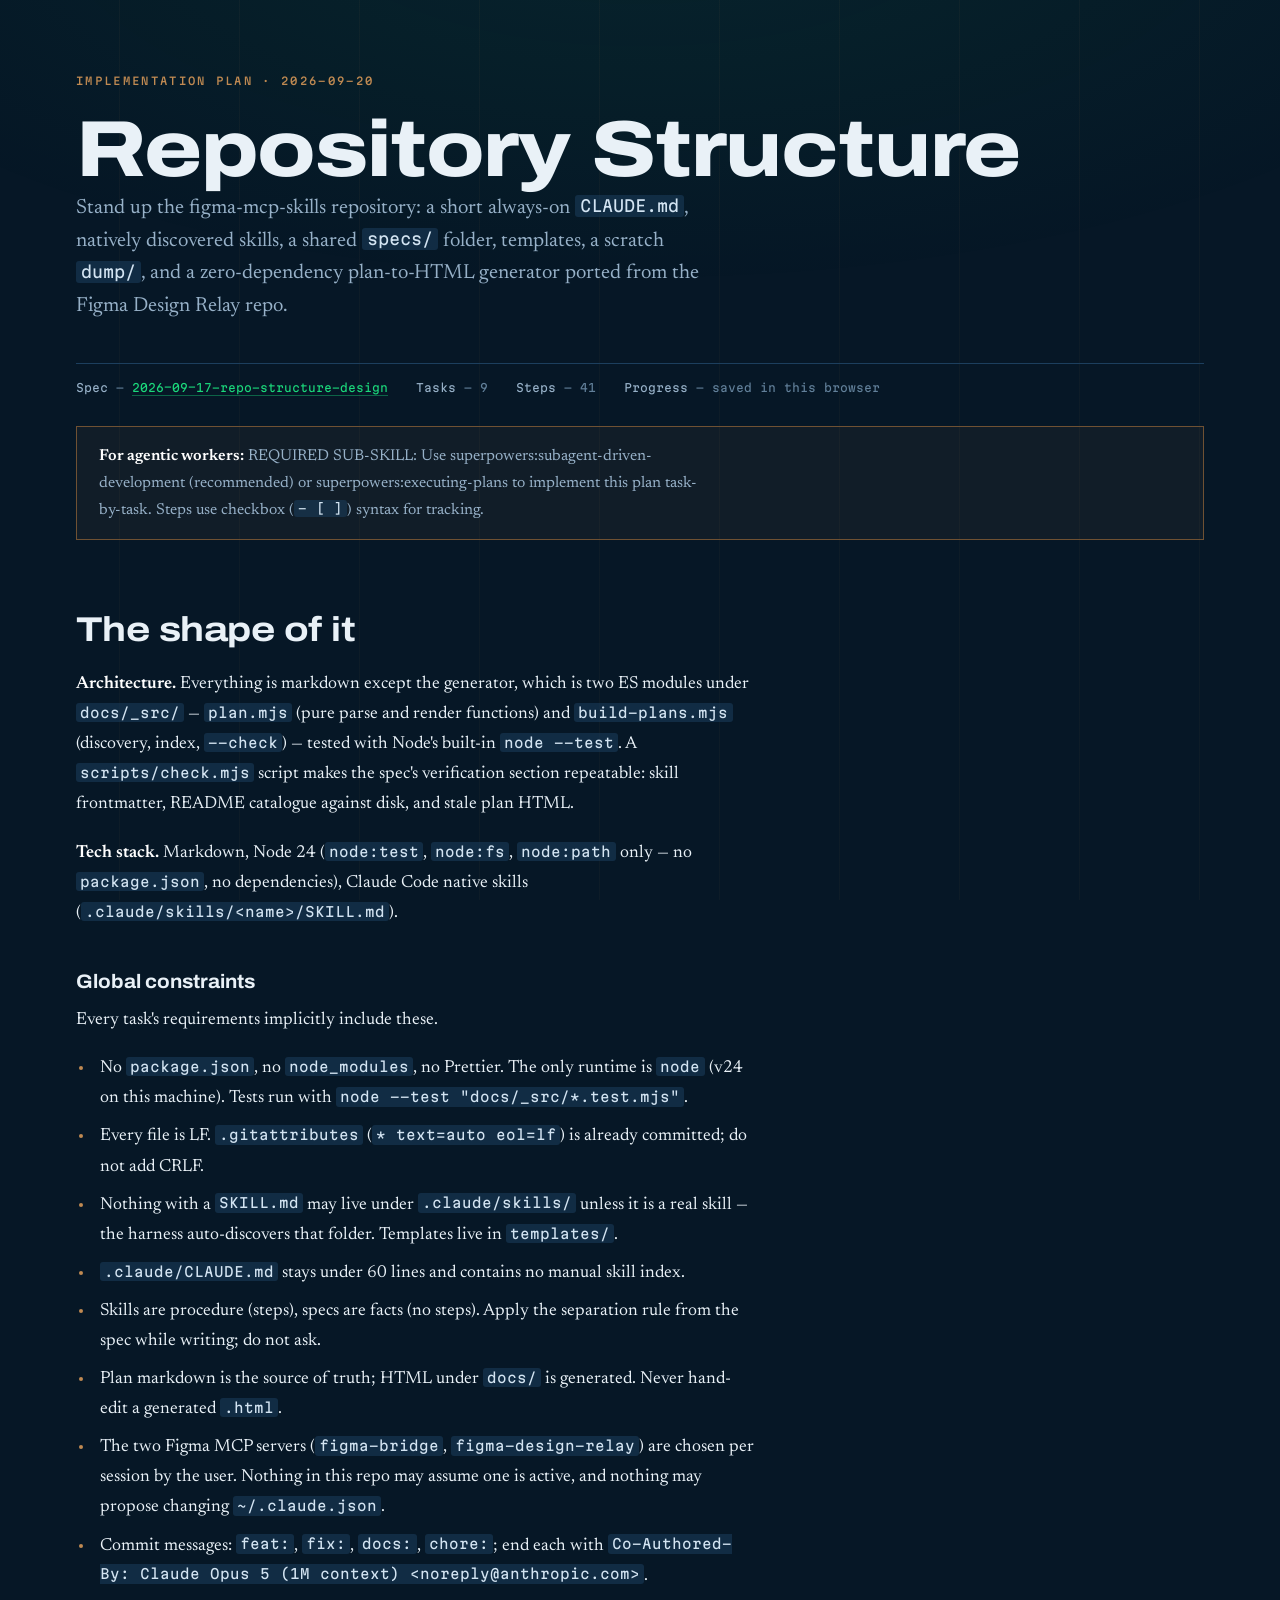
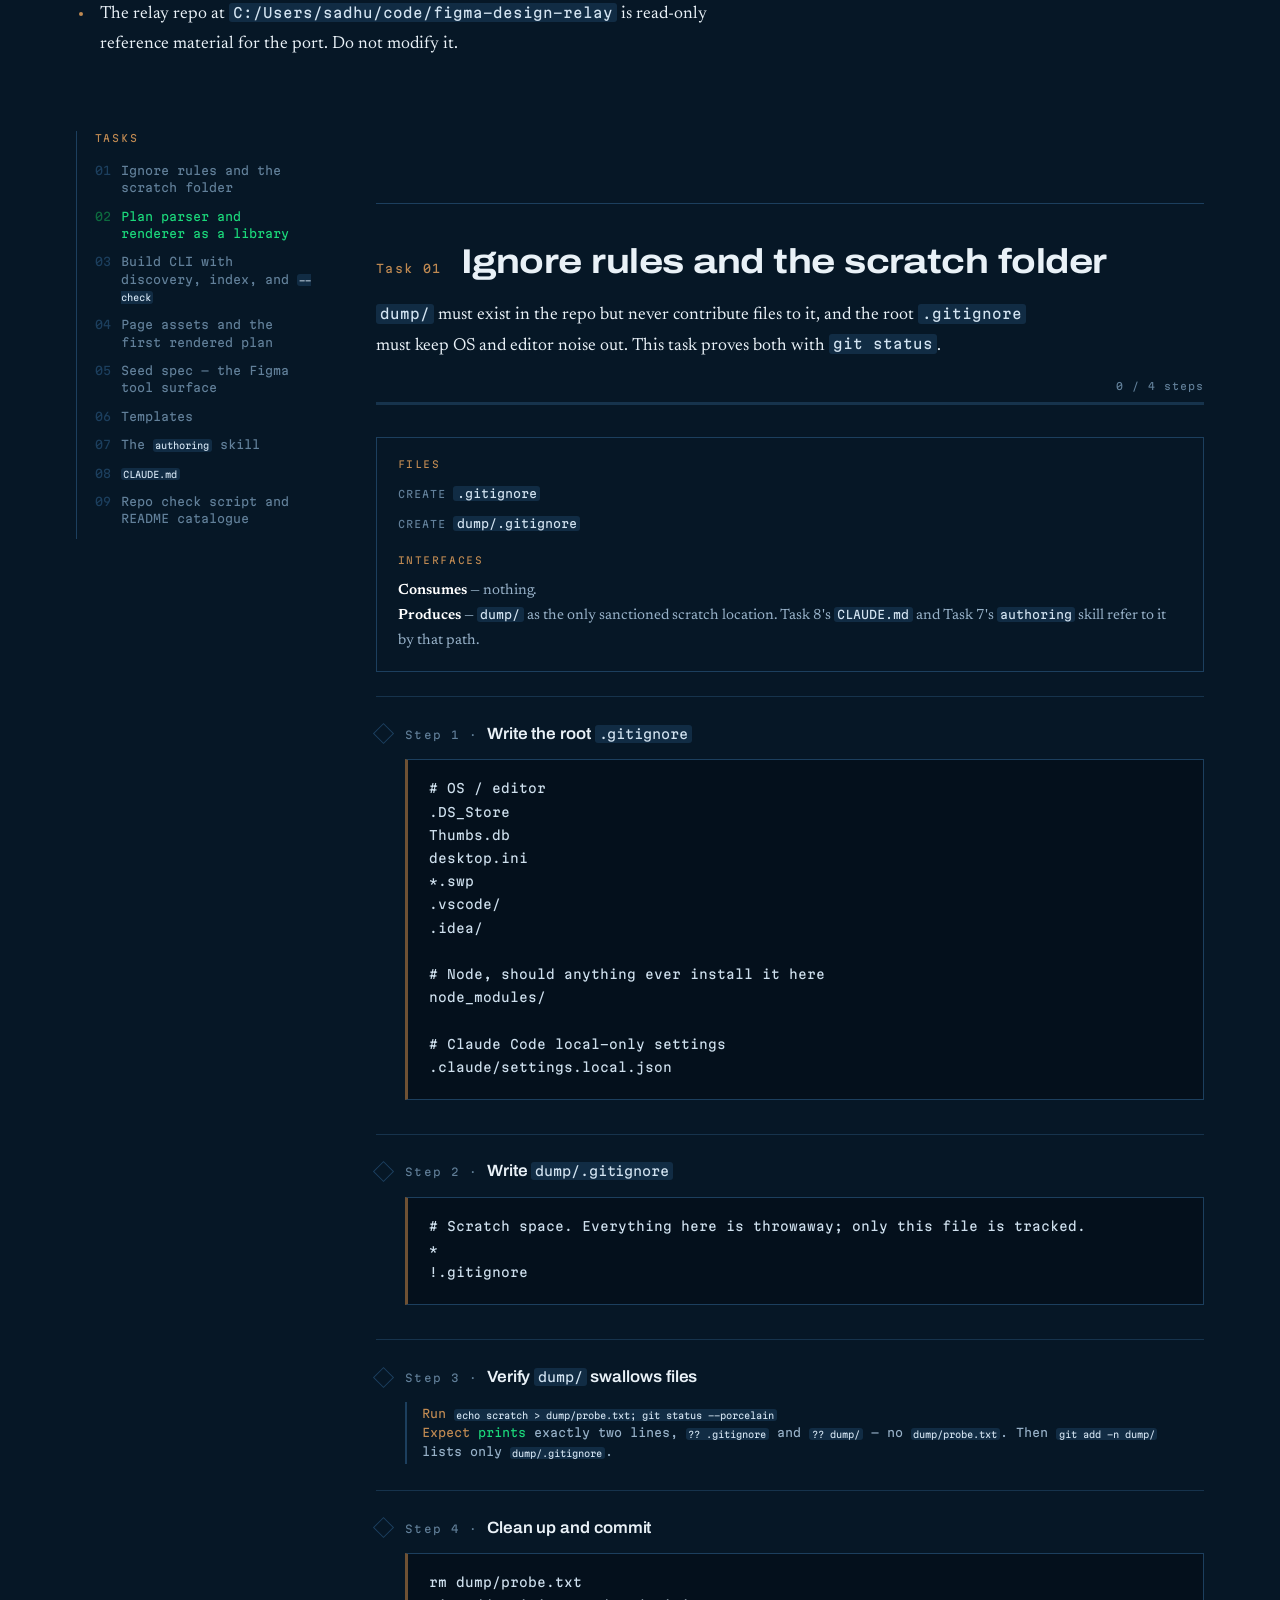
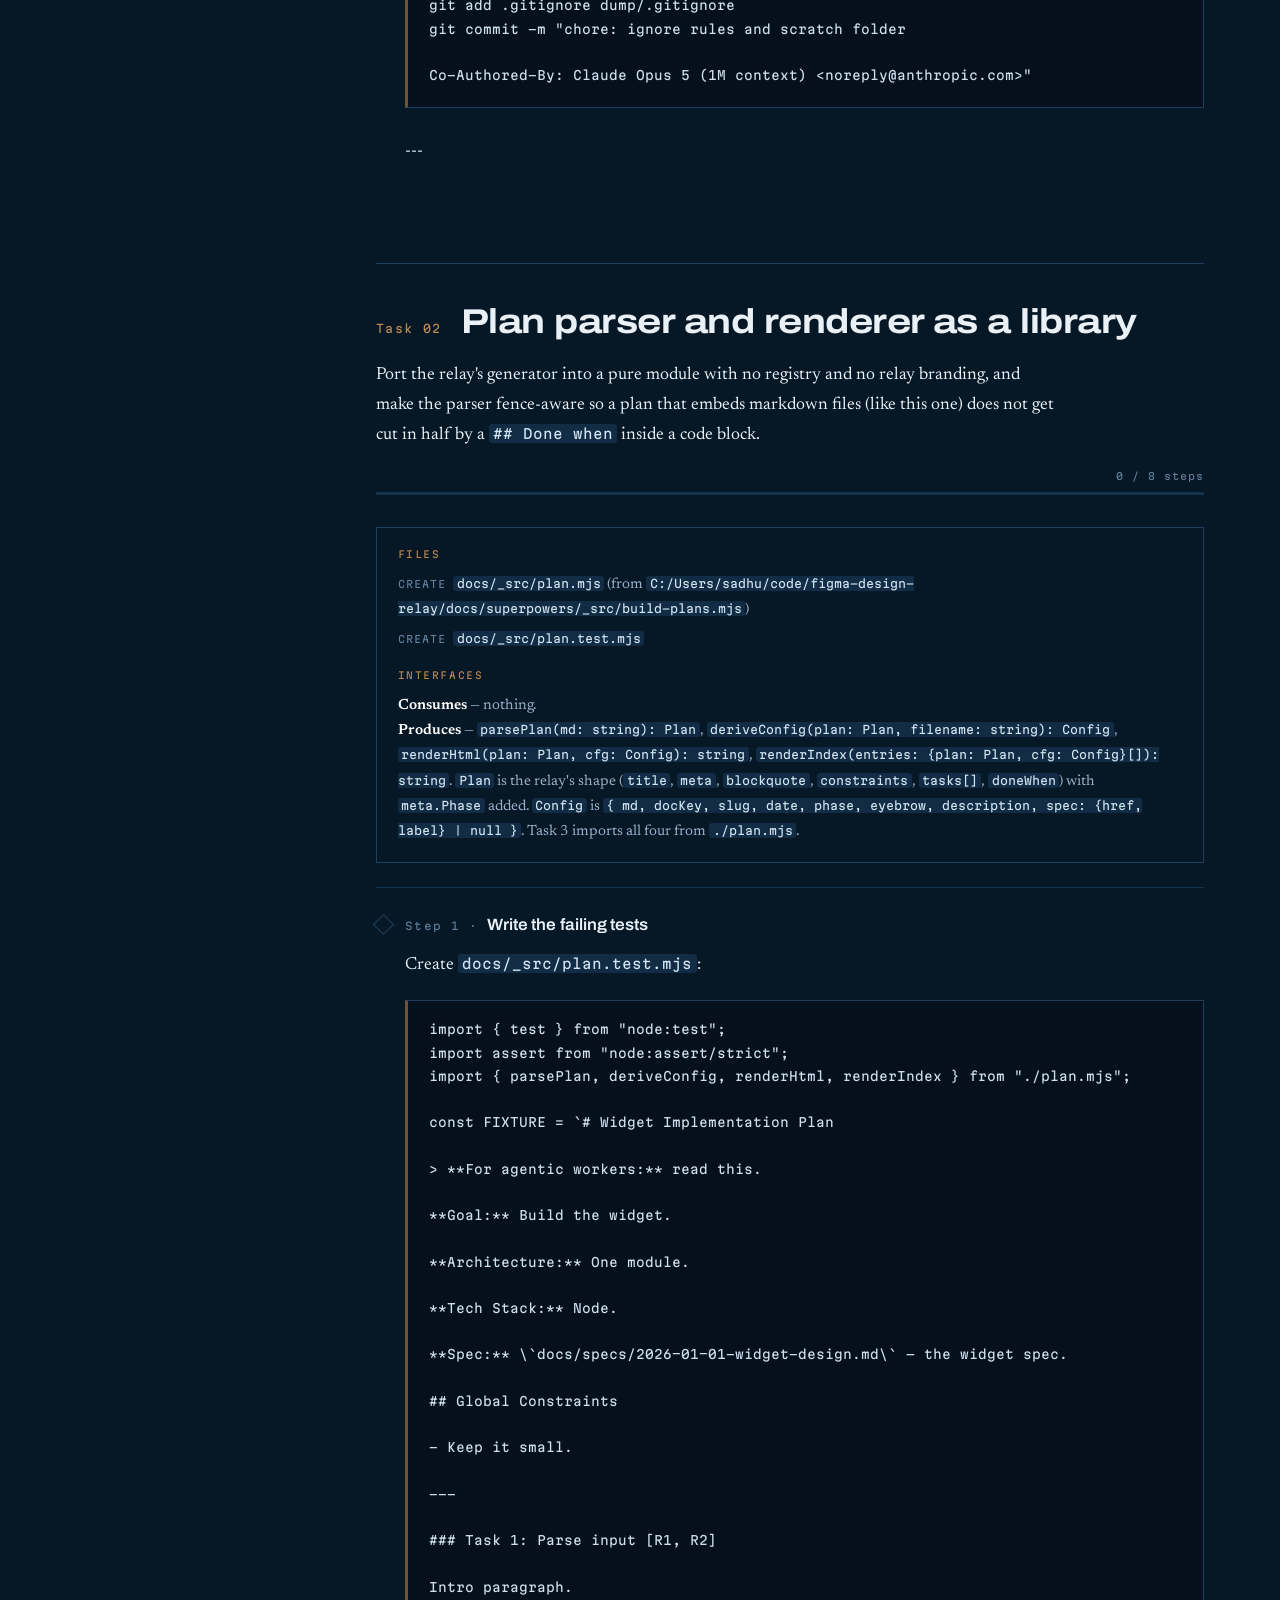
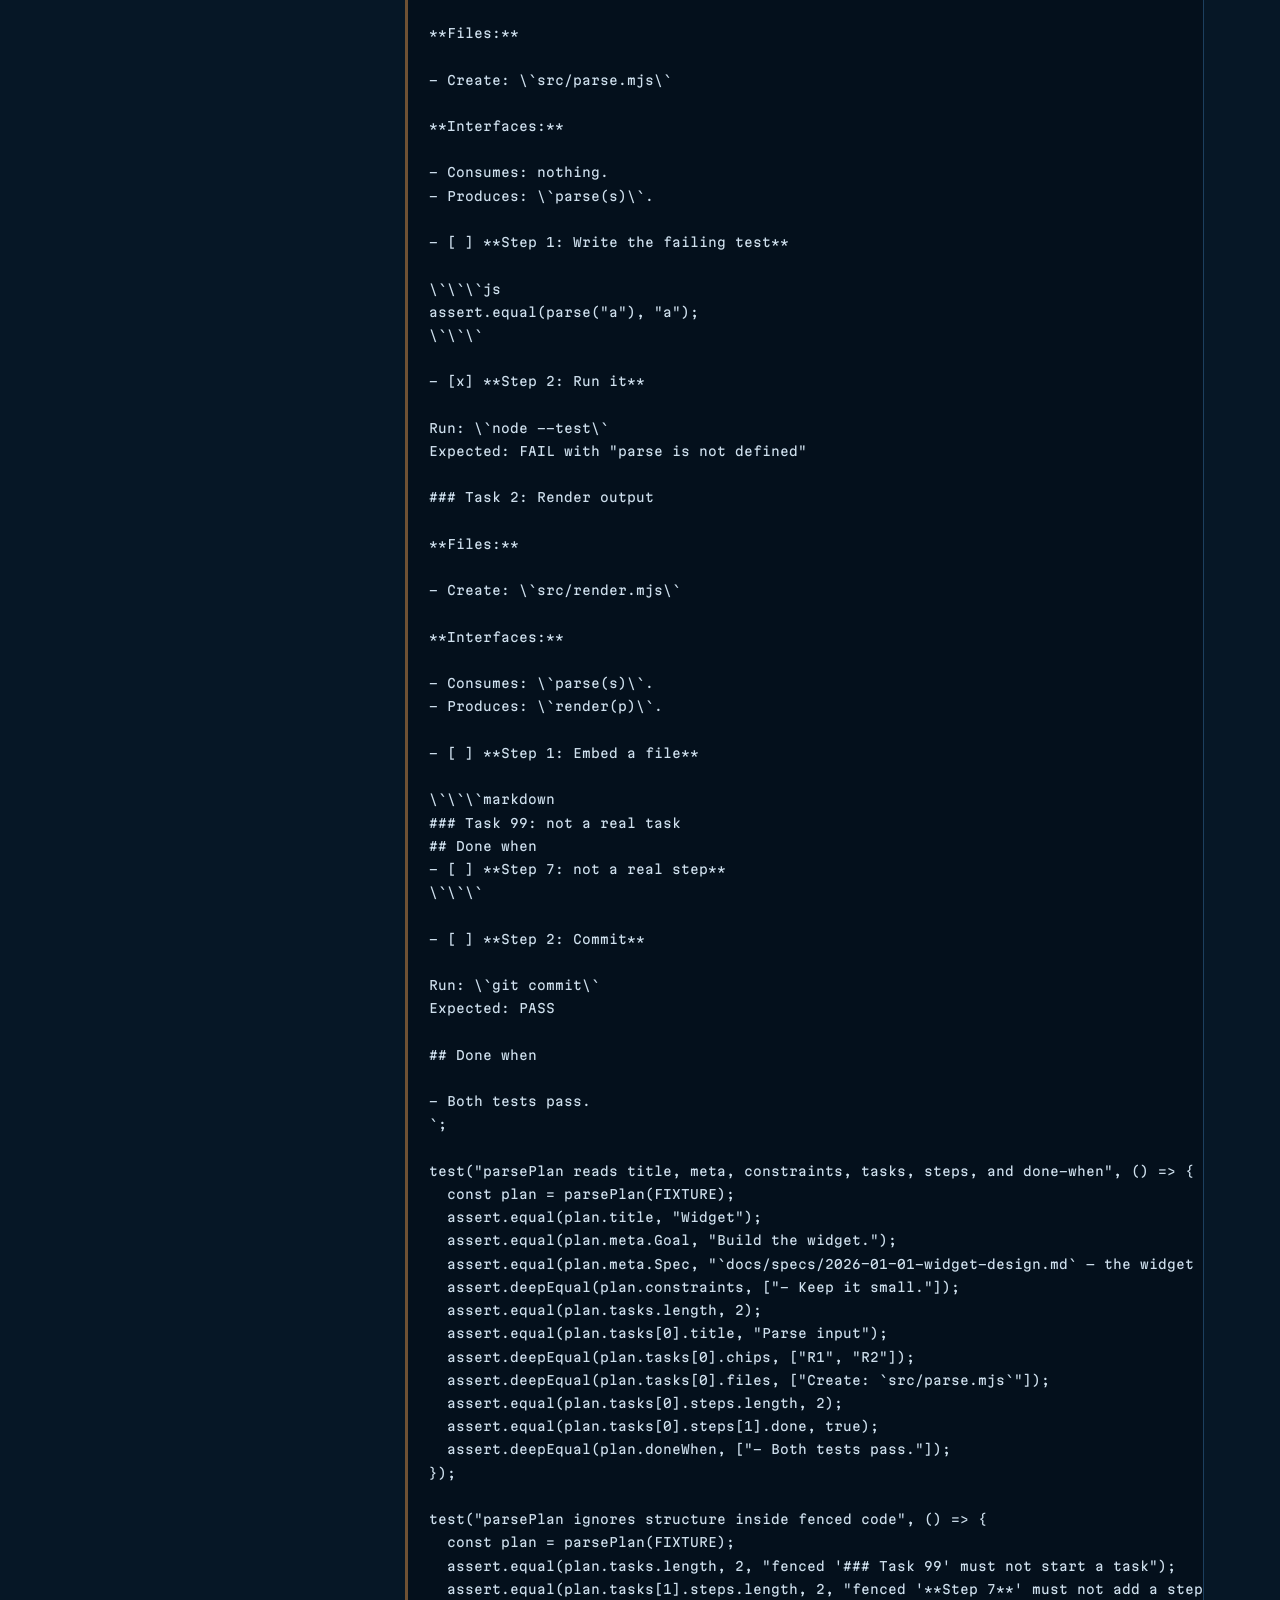
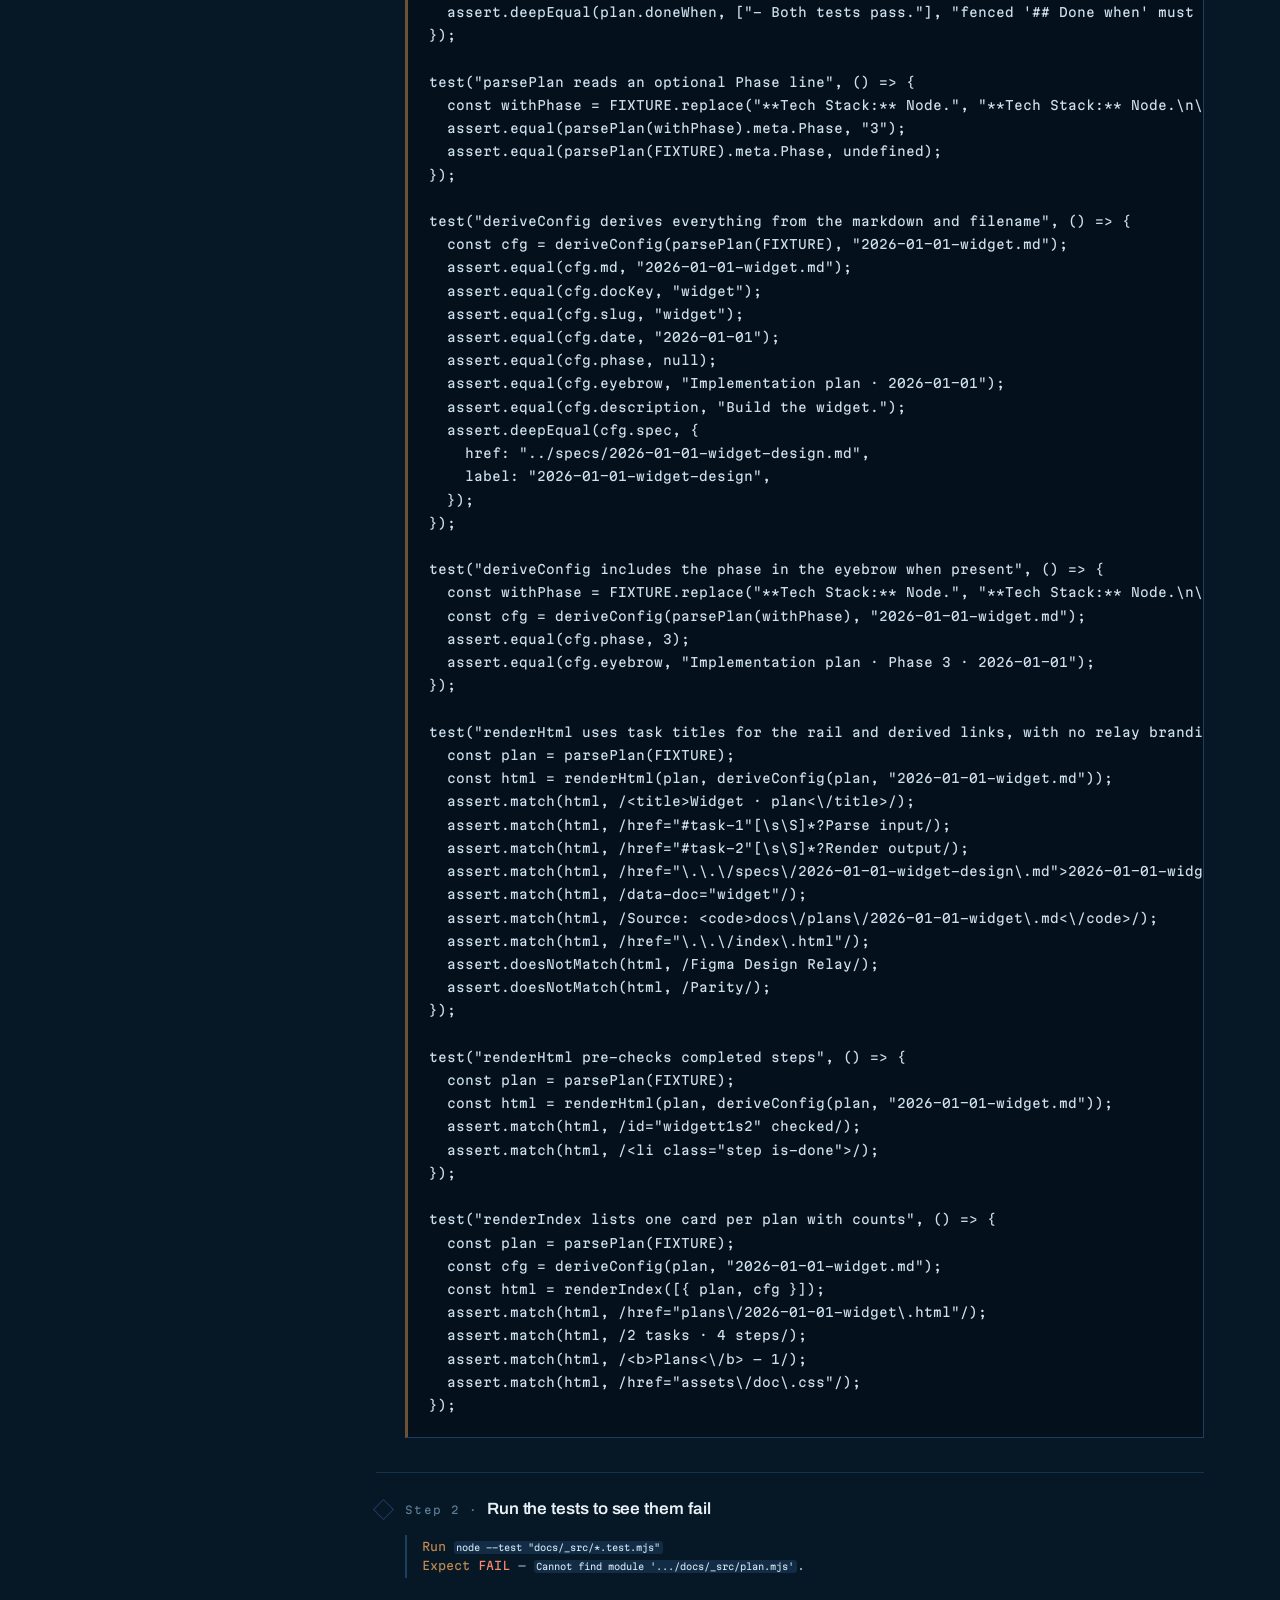
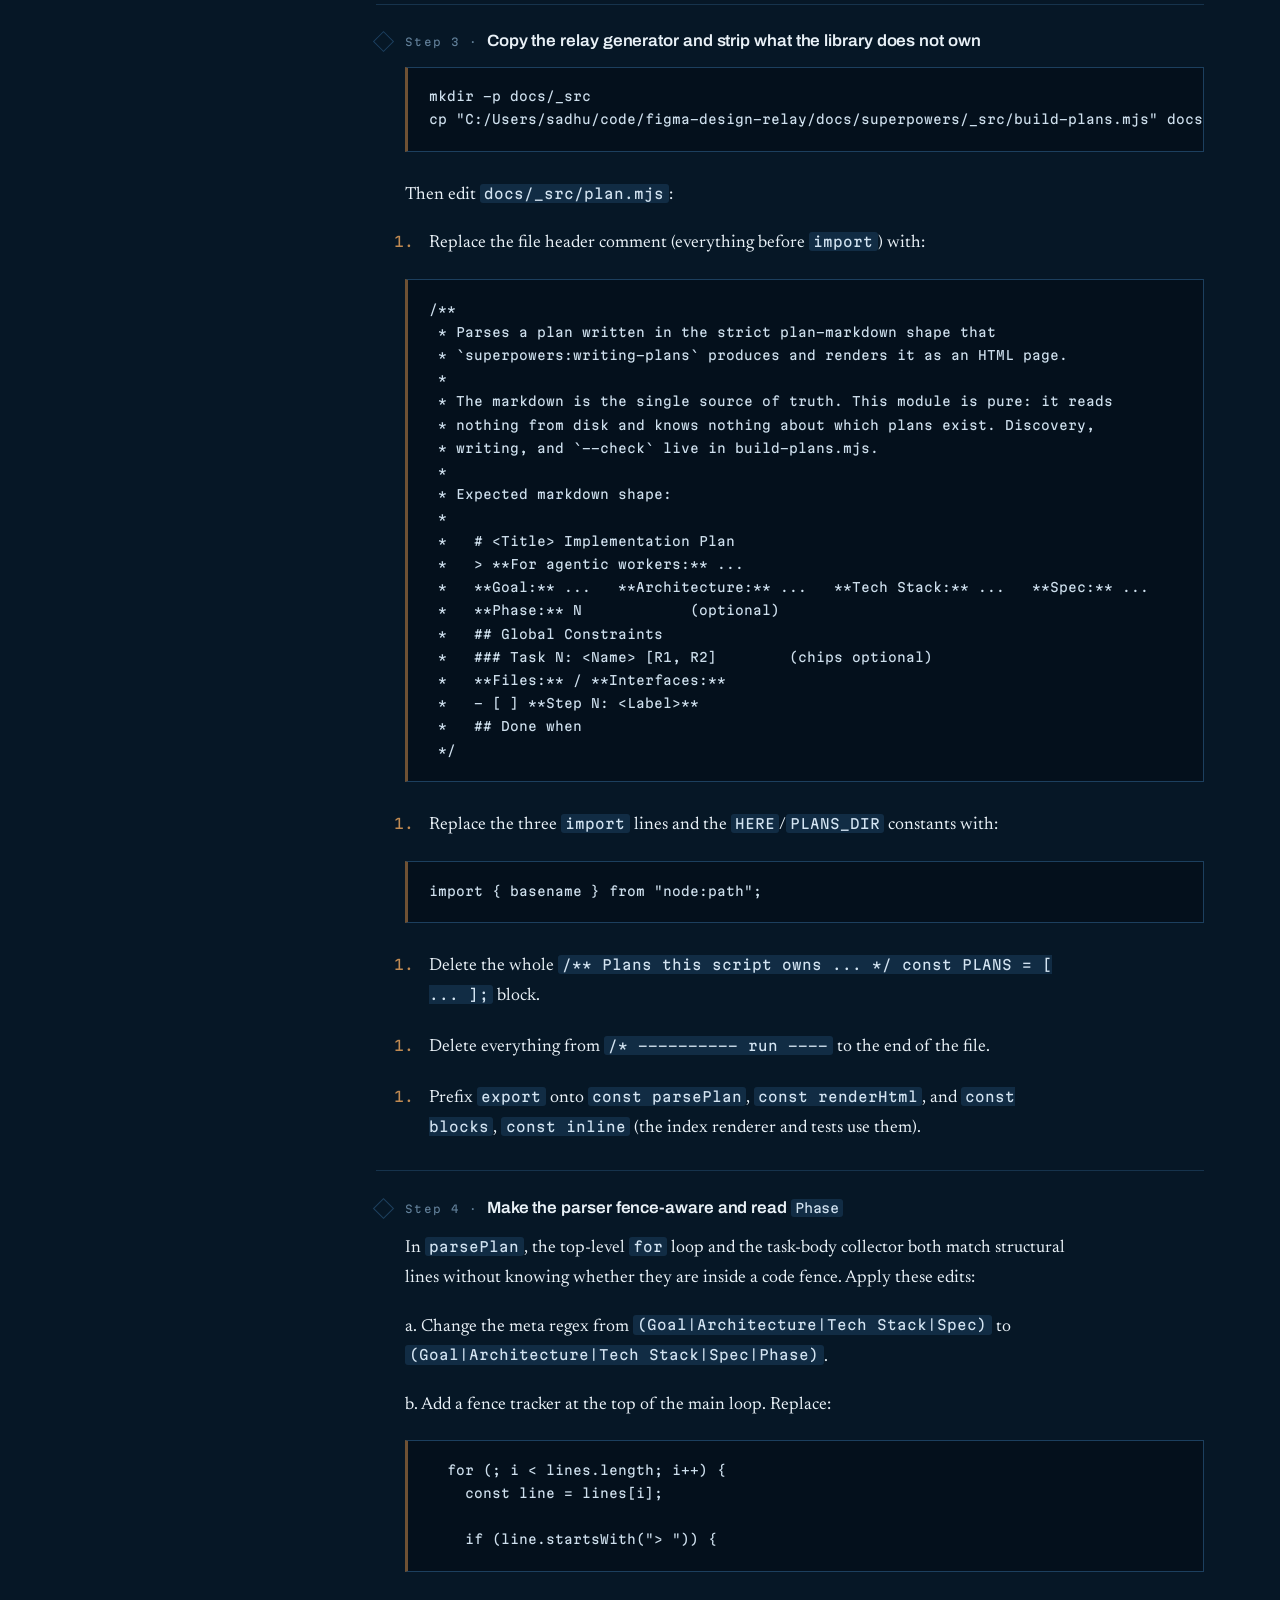
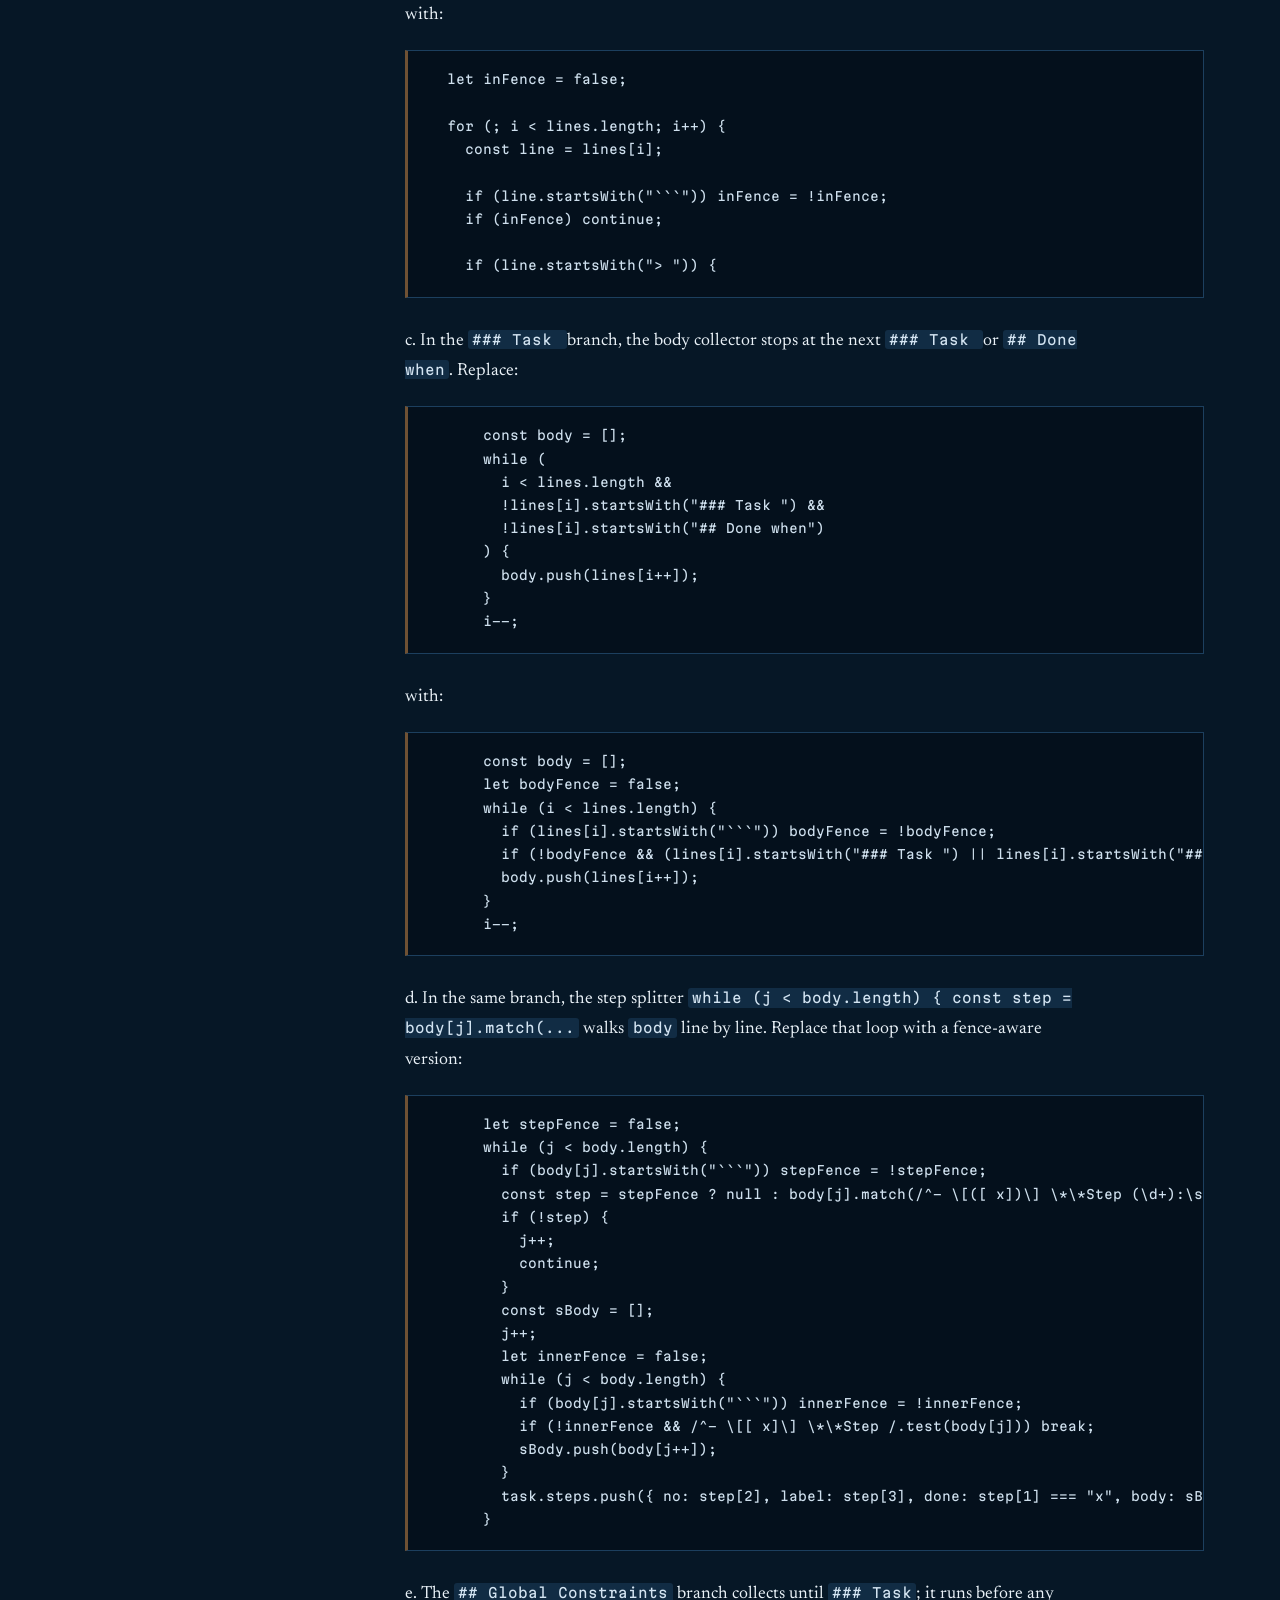
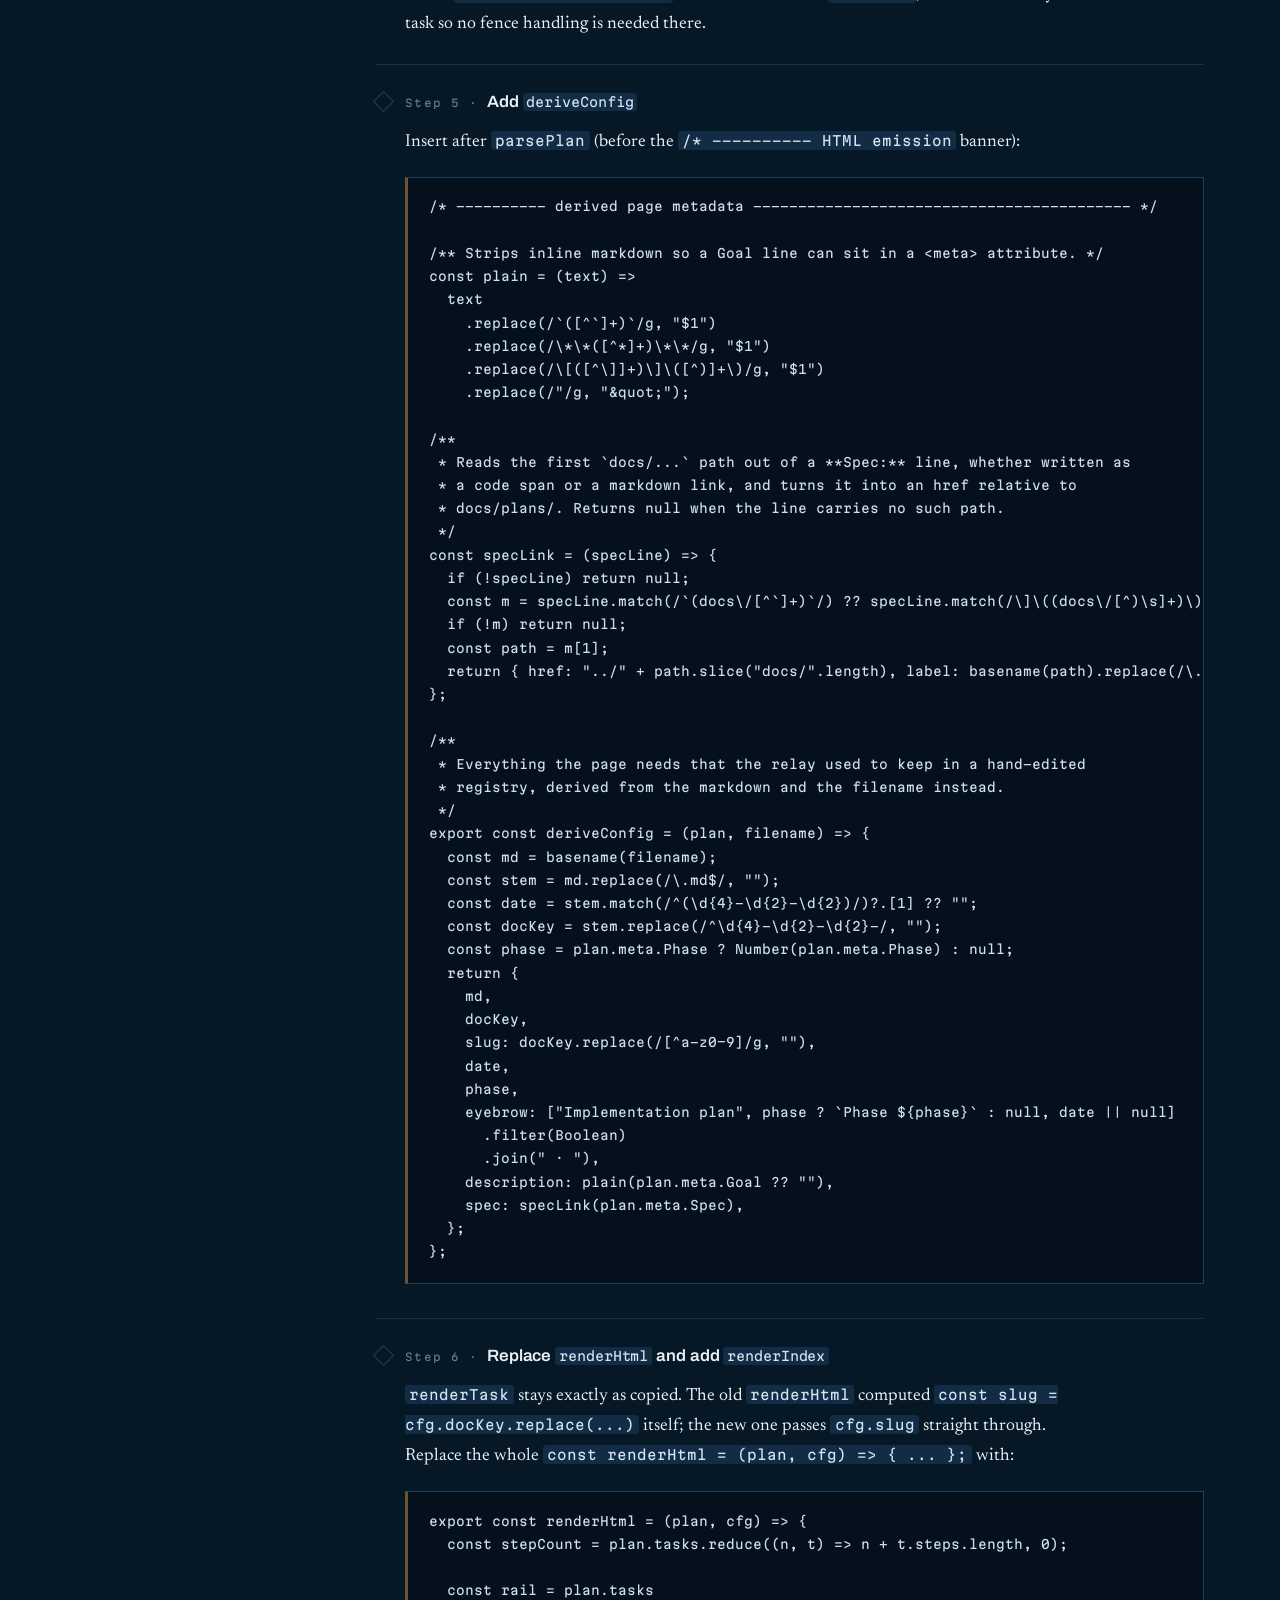
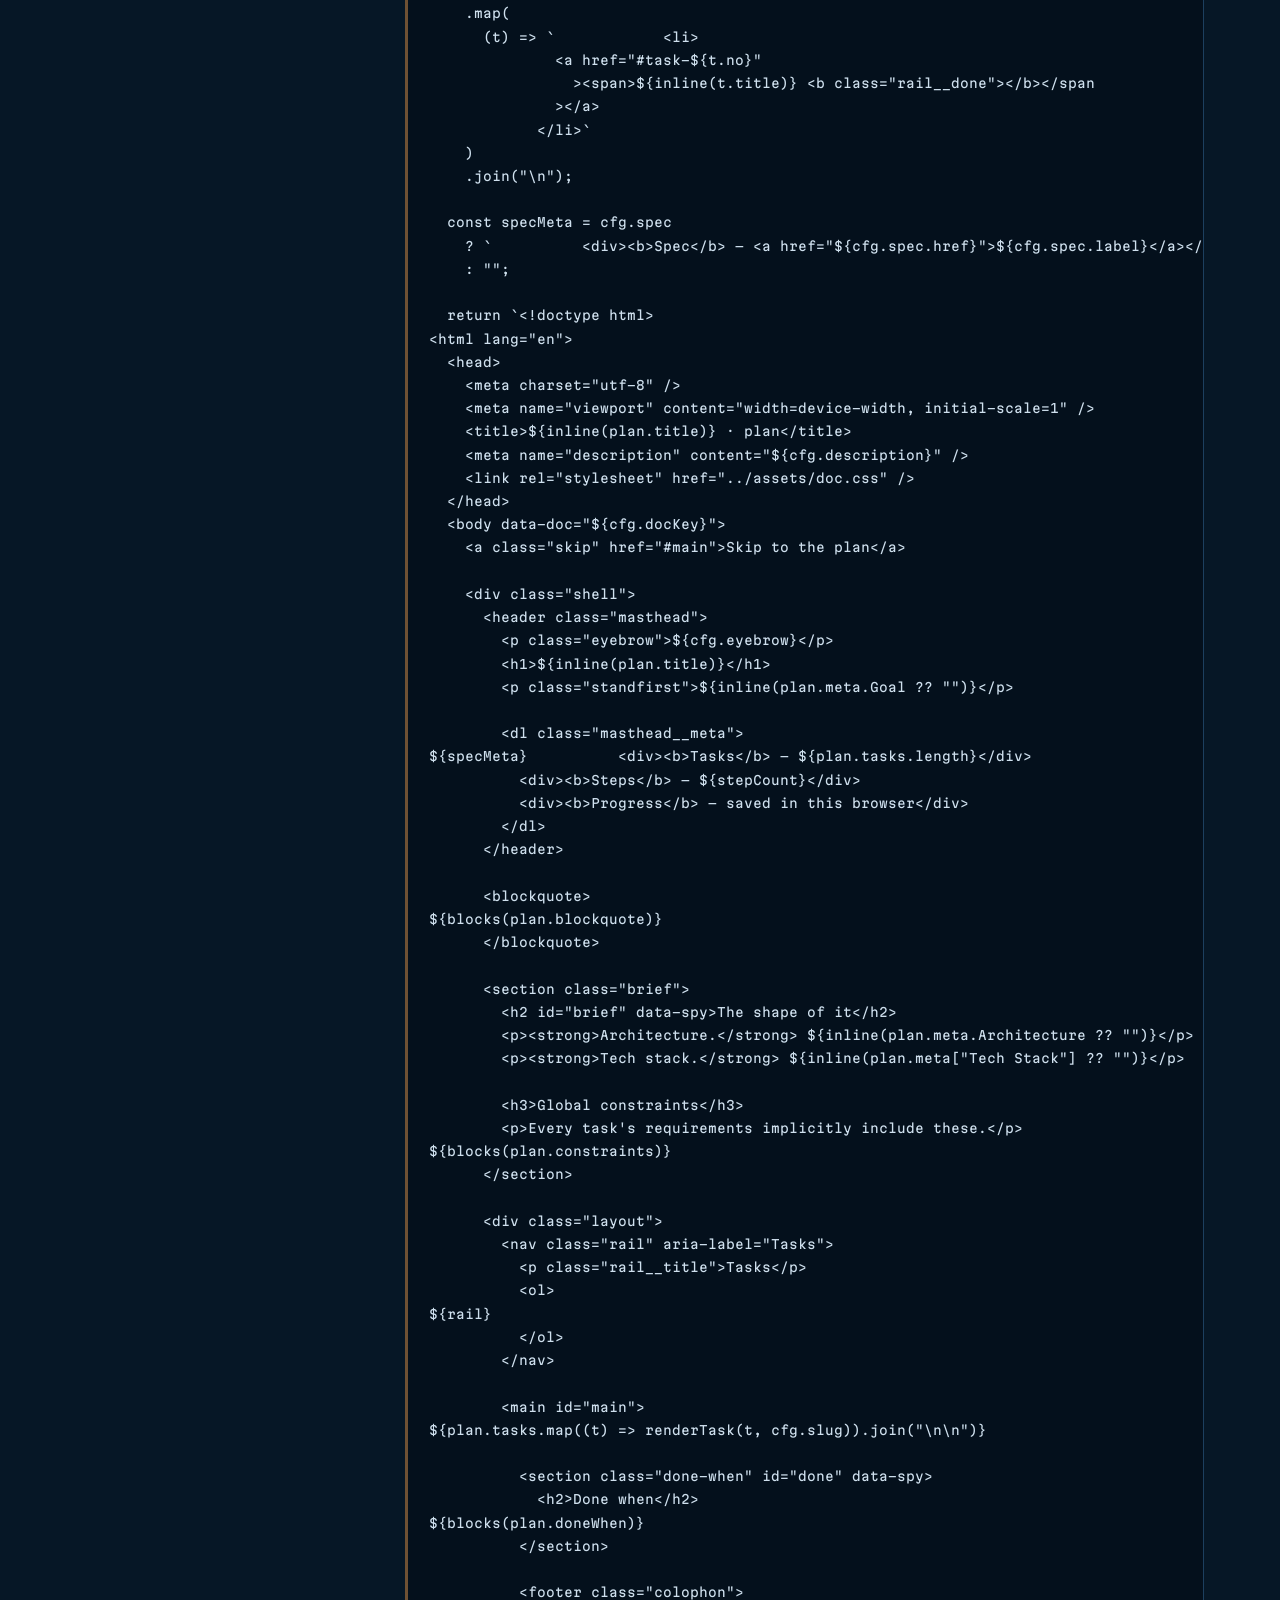
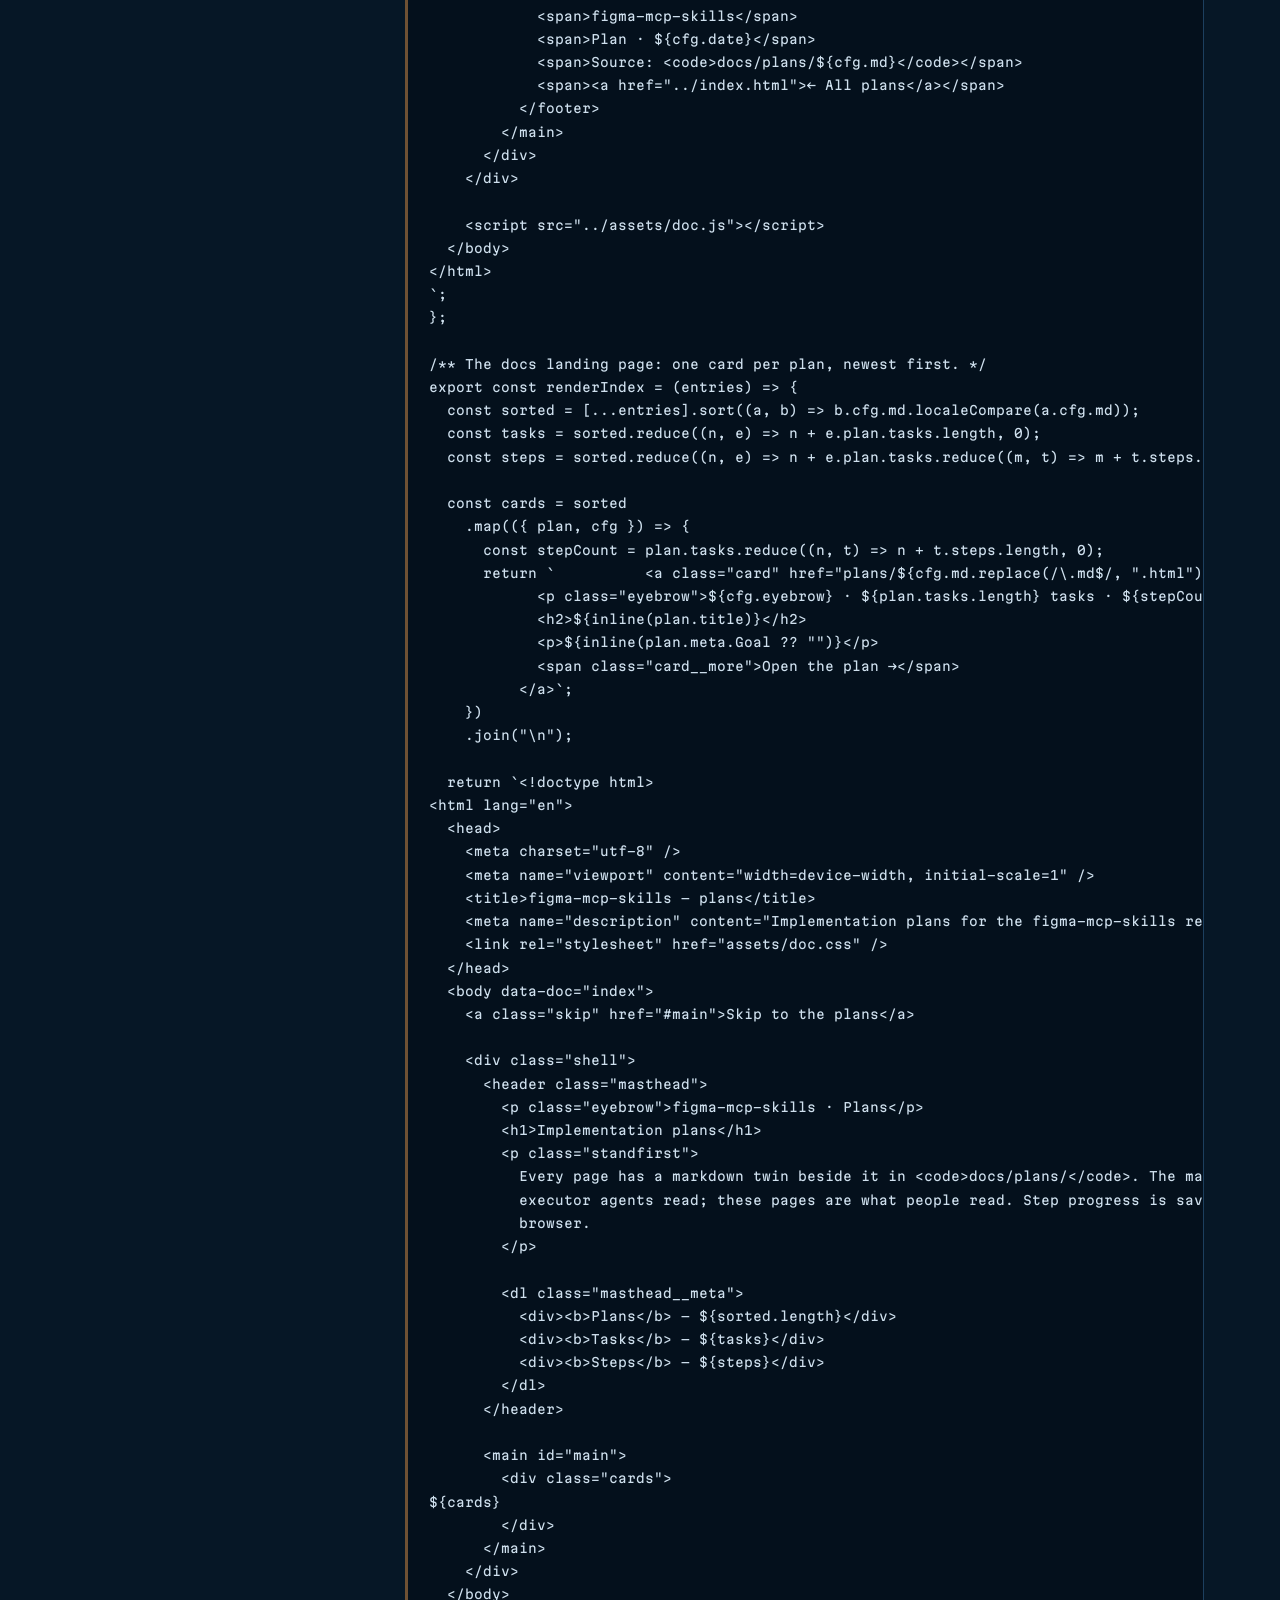
==== docs/plans/2026-09-20-repo-structure.html @ f18badf4 "docs: page assets and rendered plan Co-Authored-By: Claude Opus 5 (1M context) <noreply@anthropic.co" ====
<!doctype html>
<html lang="en">
  <head>
    <meta charset="utf-8" />
    <meta name="viewport" content="width=device-width, initial-scale=1" />
    <title>Repository Structure · plan</title>
    <meta name="description" content="Stand up the figma-mcp-skills repository: a short always-on CLAUDE.md, natively discovered skills, a shared specs/ folder, templates, a scratch dump/, and a zero-dependency plan-to-HTML generator ported from the Figma Design Relay repo." />
    <link rel="stylesheet" href="../assets/doc.css" />
  </head>
  <body data-doc="repo-structure">
    <a class="skip" href="#main">Skip to the plan</a>

    <div class="shell">
      <header class="masthead">
        <p class="eyebrow">Implementation plan · 2026-09-20</p>
        <h1>Repository Structure</h1>
        <p class="standfirst">Stand up the figma-mcp-skills repository: a short always-on <code>CLAUDE.md</code>, natively discovered skills, a shared <code>specs/</code> folder, templates, a scratch <code>dump/</code>, and a zero-dependency plan-to-HTML generator ported from the Figma Design Relay repo.</p>

        <dl class="masthead__meta">
          <div><b>Spec</b> — <a href="../specs/2026-09-17-repo-structure-design.md">2026-09-17-repo-structure-design</a></div>
          <div><b>Tasks</b> — 9</div>
          <div><b>Steps</b> — 41</div>
          <div><b>Progress</b> — saved in this browser</div>
        </dl>
      </header>

      <blockquote>
<p><strong>For agentic workers:</strong> REQUIRED SUB-SKILL: Use superpowers:subagent-driven-development (recommended) or superpowers:executing-plans to implement this plan task-by-task. Steps use checkbox (<code>- [ ]</code>) syntax for tracking.</p>
      </blockquote>

      <section class="brief">
        <h2 id="brief" data-spy>The shape of it</h2>
        <p><strong>Architecture.</strong> Everything is markdown except the generator, which is two ES modules under <code>docs/_src/</code> — <code>plan.mjs</code> (pure parse and render functions) and <code>build-plans.mjs</code> (discovery, index, <code>--check</code>) — tested with Node's built-in <code>node --test</code>. A <code>scripts/check.mjs</code> script makes the spec's verification section repeatable: skill frontmatter, README catalogue against disk, and stale plan HTML.</p>
        <p><strong>Tech stack.</strong> Markdown, Node 24 (<code>node:test</code>, <code>node:fs</code>, <code>node:path</code> only — no <code>package.json</code>, no dependencies), Claude Code native skills (<code>.claude/skills/&lt;name&gt;/SKILL.md</code>).</p>

        <h3>Global constraints</h3>
        <p>Every task's requirements implicitly include these.</p>
<ul class="plain">
  <li>No <code>package.json</code>, no <code>node_modules</code>, no Prettier. The only runtime is <code>node</code> (v24 on this machine). Tests run with <code>node --test "docs/_src/*.test.mjs"</code>.</li>
  <li>Every file is LF. <code>.gitattributes</code> (<code>* text=auto eol=lf</code>) is already committed; do not add CRLF.</li>
  <li>Nothing with a <code>SKILL.md</code> may live under <code>.claude/skills/</code> unless it is a real skill — the harness auto-discovers that folder. Templates live in <code>templates/</code>.</li>
  <li><code>.claude/CLAUDE.md</code> stays under 60 lines and contains no manual skill index.</li>
  <li>Skills are procedure (steps), specs are facts (no steps). Apply the separation rule from the spec while writing; do not ask.</li>
  <li>Plan markdown is the source of truth; HTML under <code>docs/</code> is generated. Never hand-edit a generated <code>.html</code>.</li>
  <li>The two Figma MCP servers (<code>figma-bridge</code>, <code>figma-design-relay</code>) are chosen per session by the user. Nothing in this repo may assume one is active, and nothing may propose changing <code>~/.claude.json</code>.</li>
  <li>Commit messages: <code>feat:</code>, <code>fix:</code>, <code>docs:</code>, <code>chore:</code>; end each with <code>Co-Authored-By: Claude Opus 5 (1M context) &lt;noreply@anthropic.com&gt;</code>.</li>
  <li>The relay repo at <code>C:/Users/sadhu/code/figma-design-relay</code> is read-only reference material for the port. Do not modify it.</li>
</ul>
      </section>

      <div class="layout">
        <nav class="rail" aria-label="Tasks">
          <p class="rail__title">Tasks</p>
          <ol>
            <li>
              <a href="#task-1"
                ><span>Ignore rules and the scratch folder <b class="rail__done"></b></span
              ></a>
            </li>
            <li>
              <a href="#task-2"
                ><span>Plan parser and renderer as a library <b class="rail__done"></b></span
              ></a>
            </li>
            <li>
              <a href="#task-3"
                ><span>Build CLI with discovery, index, and <code>--check</code> <b class="rail__done"></b></span
              ></a>
            </li>
            <li>
              <a href="#task-4"
                ><span>Page assets and the first rendered plan <b class="rail__done"></b></span
              ></a>
            </li>
            <li>
              <a href="#task-5"
                ><span>Seed spec — the Figma tool surface <b class="rail__done"></b></span
              ></a>
            </li>
            <li>
              <a href="#task-6"
                ><span>Templates <b class="rail__done"></b></span
              ></a>
            </li>
            <li>
              <a href="#task-7"
                ><span>The <code>authoring</code> skill <b class="rail__done"></b></span
              ></a>
            </li>
            <li>
              <a href="#task-8"
                ><span><code>CLAUDE.md</code> <b class="rail__done"></b></span
              ></a>
            </li>
            <li>
              <a href="#task-9"
                ><span>Repo check script and README catalogue <b class="rail__done"></b></span
              ></a>
            </li>
          </ol>
        </nav>

        <main id="main">
          <article class="task" id="task-1" data-spy>
            <div class="task__head">
              <span class="task__no">Task 01</span>
              <h2>Ignore rules and the scratch folder</h2>
              
            </div>
<p><code>dump/</code> must exist in the repo but never contribute files to it, and the root <code>.gitignore</code> must keep OS and editor noise out. This task proves both with <code>git status</code>.</p>

            <div class="tension">
              <span class="tension__count"></span><span class="tension__fill"></span>
            </div>

            <dl class="files">
              <dt>Files</dt>
              <dd>
                <ul>
                <li><span class="verb">Create</span><code>.gitignore</code></li>
                <li><span class="verb">Create</span><code>dump/.gitignore</code></li>
                </ul>
              </dd>
              <dt>Interfaces</dt>
              <dd>
                <strong>Consumes</strong> — nothing.<br />
                <strong>Produces</strong> — <code>dump/</code> as the only sanctioned scratch location. Task 8's <code>CLAUDE.md</code> and Task 7's <code>authoring</code> skill refer to it by that path.
              </dd>
            </dl>

            <ol class="steps">
              <li class="step">
                <div class="step__top">
                  <input type="checkbox" id="repostructuret1s1" />
                  <label class="step__label" for="repostructuret1s1">Write the root <code>.gitignore</code></label>
                </div>
                <div class="step__body">
<pre><code># OS / editor
.DS_Store
Thumbs.db
desktop.ini
*.swp
.vscode/
.idea/

# Node, should anything ever install it here
node_modules/

# Claude Code local-only settings
.claude/settings.local.json</code></pre>
                </div>
              </li>

              <li class="step">
                <div class="step__top">
                  <input type="checkbox" id="repostructuret1s2" />
                  <label class="step__label" for="repostructuret1s2">Write <code>dump/.gitignore</code></label>
                </div>
                <div class="step__body">
<pre><code># Scratch space. Everything here is throwaway; only this file is tracked.
*
!.gitignore</code></pre>
                </div>
              </li>

              <li class="step">
                <div class="step__top">
                  <input type="checkbox" id="repostructuret1s3" />
                  <label class="step__label" for="repostructuret1s3">Verify <code>dump/</code> swallows files</label>
                </div>
                <div class="step__body">
<p class="expect">
  <b>Run</b> <code>echo scratch &gt; dump/probe.txt; git status --porcelain</code><br />
  <b>Expect</b> <span class="pass">prints</span> exactly two lines, <code>?? .gitignore</code> and <code>?? dump/</code> — no <code>dump/probe.txt</code>. Then <code>git add -n dump/</code> lists only <code>dump/.gitignore</code>.
</p>
                </div>
              </li>

              <li class="step">
                <div class="step__top">
                  <input type="checkbox" id="repostructuret1s4" />
                  <label class="step__label" for="repostructuret1s4">Clean up and commit</label>
                </div>
                <div class="step__body">
<pre><code>rm dump/probe.txt
git add .gitignore dump/.gitignore
git commit -m "chore: ignore rules and scratch folder

Co-Authored-By: Claude Opus 5 (1M context) &lt;noreply@anthropic.com&gt;"</code></pre>
<p>---</p>
                </div>
              </li>
            </ol>
          </article>

          <article class="task" id="task-2" data-spy>
            <div class="task__head">
              <span class="task__no">Task 02</span>
              <h2>Plan parser and renderer as a library</h2>
              
            </div>
<p>Port the relay's generator into a pure module with no registry and no relay branding, and make the parser fence-aware so a plan that embeds markdown files (like this one) does not get cut in half by a <code>## Done when</code> inside a code block.</p>

            <div class="tension">
              <span class="tension__count"></span><span class="tension__fill"></span>
            </div>

            <dl class="files">
              <dt>Files</dt>
              <dd>
                <ul>
                <li><span class="verb">Create</span><code>docs/_src/plan.mjs</code> (from <code>C:/Users/sadhu/code/figma-design-relay/docs/superpowers/_src/build-plans.mjs</code>)</li>
                <li><span class="verb">Create</span><code>docs/_src/plan.test.mjs</code></li>
                </ul>
              </dd>
              <dt>Interfaces</dt>
              <dd>
                <strong>Consumes</strong> — nothing.<br />
                <strong>Produces</strong> — <code>parsePlan(md: string): Plan</code>, <code>deriveConfig(plan: Plan, filename: string): Config</code>, <code>renderHtml(plan: Plan, cfg: Config): string</code>, <code>renderIndex(entries: {plan: Plan, cfg: Config}[]): string</code>. <code>Plan</code> is the relay's shape (<code>title</code>, <code>meta</code>, <code>blockquote</code>, <code>constraints</code>, <code>tasks[]</code>, <code>doneWhen</code>) with <code>meta.Phase</code> added. <code>Config</code> is <code>{ md, docKey, slug, date, phase, eyebrow, description, spec: {href, label} | null }</code>. Task 3 imports all four from <code>./plan.mjs</code>.
              </dd>
            </dl>

            <ol class="steps">
              <li class="step">
                <div class="step__top">
                  <input type="checkbox" id="repostructuret2s1" />
                  <label class="step__label" for="repostructuret2s1">Write the failing tests</label>
                </div>
                <div class="step__body">
<p>Create <code>docs/_src/plan.test.mjs</code>:</p>
<pre><code>import { test } from "node:test";
import assert from "node:assert/strict";
import { parsePlan, deriveConfig, renderHtml, renderIndex } from "./plan.mjs";

const FIXTURE = `# Widget Implementation Plan

&gt; **For agentic workers:** read this.

**Goal:** Build the widget.

**Architecture:** One module.

**Tech Stack:** Node.

**Spec:** \`docs/specs/2026-01-01-widget-design.md\` — the widget spec.

## Global Constraints

- Keep it small.

---

### Task 1: Parse input [R1, R2]

Intro paragraph.

**Files:**

- Create: \`src/parse.mjs\`

**Interfaces:**

- Consumes: nothing.
- Produces: \`parse(s)\`.

- [ ] **Step 1: Write the failing test**

\`\`\`js
assert.equal(parse("a"), "a");
\`\`\`

- [x] **Step 2: Run it**

Run: \`node --test\`
Expected: FAIL with "parse is not defined"

### Task 2: Render output

**Files:**

- Create: \`src/render.mjs\`

**Interfaces:**

- Consumes: \`parse(s)\`.
- Produces: \`render(p)\`.

- [ ] **Step 1: Embed a file**

\`\`\`markdown
### Task 99: not a real task
## Done when
- [ ] **Step 7: not a real step**
\`\`\`

- [ ] **Step 2: Commit**

Run: \`git commit\`
Expected: PASS

## Done when

- Both tests pass.
`;

test("parsePlan reads title, meta, constraints, tasks, steps, and done-when", () =&gt; {
  const plan = parsePlan(FIXTURE);
  assert.equal(plan.title, "Widget");
  assert.equal(plan.meta.Goal, "Build the widget.");
  assert.equal(plan.meta.Spec, "`docs/specs/2026-01-01-widget-design.md` — the widget spec.");
  assert.deepEqual(plan.constraints, ["- Keep it small."]);
  assert.equal(plan.tasks.length, 2);
  assert.equal(plan.tasks[0].title, "Parse input");
  assert.deepEqual(plan.tasks[0].chips, ["R1", "R2"]);
  assert.deepEqual(plan.tasks[0].files, ["Create: `src/parse.mjs`"]);
  assert.equal(plan.tasks[0].steps.length, 2);
  assert.equal(plan.tasks[0].steps[1].done, true);
  assert.deepEqual(plan.doneWhen, ["- Both tests pass."]);
});

test("parsePlan ignores structure inside fenced code", () =&gt; {
  const plan = parsePlan(FIXTURE);
  assert.equal(plan.tasks.length, 2, "fenced '### Task 99' must not start a task");
  assert.equal(plan.tasks[1].steps.length, 2, "fenced '**Step 7**' must not add a step");
  assert.deepEqual(plan.doneWhen, ["- Both tests pass."], "fenced '## Done when' must not end the plan");
});

test("parsePlan reads an optional Phase line", () =&gt; {
  const withPhase = FIXTURE.replace("**Tech Stack:** Node.", "**Tech Stack:** Node.\n\n**Phase:** 3");
  assert.equal(parsePlan(withPhase).meta.Phase, "3");
  assert.equal(parsePlan(FIXTURE).meta.Phase, undefined);
});

test("deriveConfig derives everything from the markdown and filename", () =&gt; {
  const cfg = deriveConfig(parsePlan(FIXTURE), "2026-01-01-widget.md");
  assert.equal(cfg.md, "2026-01-01-widget.md");
  assert.equal(cfg.docKey, "widget");
  assert.equal(cfg.slug, "widget");
  assert.equal(cfg.date, "2026-01-01");
  assert.equal(cfg.phase, null);
  assert.equal(cfg.eyebrow, "Implementation plan · 2026-01-01");
  assert.equal(cfg.description, "Build the widget.");
  assert.deepEqual(cfg.spec, {
    href: "../specs/2026-01-01-widget-design.md",
    label: "2026-01-01-widget-design",
  });
});

test("deriveConfig includes the phase in the eyebrow when present", () =&gt; {
  const withPhase = FIXTURE.replace("**Tech Stack:** Node.", "**Tech Stack:** Node.\n\n**Phase:** 3");
  const cfg = deriveConfig(parsePlan(withPhase), "2026-01-01-widget.md");
  assert.equal(cfg.phase, 3);
  assert.equal(cfg.eyebrow, "Implementation plan · Phase 3 · 2026-01-01");
});

test("renderHtml uses task titles for the rail and derived links, with no relay branding", () =&gt; {
  const plan = parsePlan(FIXTURE);
  const html = renderHtml(plan, deriveConfig(plan, "2026-01-01-widget.md"));
  assert.match(html, /&lt;title&gt;Widget · plan&lt;\/title&gt;/);
  assert.match(html, /href="#task-1"[\s\S]*?Parse input/);
  assert.match(html, /href="#task-2"[\s\S]*?Render output/);
  assert.match(html, /href="\.\.\/specs\/2026-01-01-widget-design\.md"&gt;2026-01-01-widget-design&lt;\/a&gt;/);
  assert.match(html, /data-doc="widget"/);
  assert.match(html, /Source: &lt;code&gt;docs\/plans\/2026-01-01-widget\.md&lt;\/code&gt;/);
  assert.match(html, /href="\.\.\/index\.html"/);
  assert.doesNotMatch(html, /Figma Design Relay/);
  assert.doesNotMatch(html, /Parity/);
});

test("renderHtml pre-checks completed steps", () =&gt; {
  const plan = parsePlan(FIXTURE);
  const html = renderHtml(plan, deriveConfig(plan, "2026-01-01-widget.md"));
  assert.match(html, /id="widgett1s2" checked/);
  assert.match(html, /&lt;li class="step is-done"&gt;/);
});

test("renderIndex lists one card per plan with counts", () =&gt; {
  const plan = parsePlan(FIXTURE);
  const cfg = deriveConfig(plan, "2026-01-01-widget.md");
  const html = renderIndex([{ plan, cfg }]);
  assert.match(html, /href="plans\/2026-01-01-widget\.html"/);
  assert.match(html, /2 tasks · 4 steps/);
  assert.match(html, /&lt;b&gt;Plans&lt;\/b&gt; — 1/);
  assert.match(html, /href="assets\/doc\.css"/);
});</code></pre>
                </div>
              </li>

              <li class="step">
                <div class="step__top">
                  <input type="checkbox" id="repostructuret2s2" />
                  <label class="step__label" for="repostructuret2s2">Run the tests to see them fail</label>
                </div>
                <div class="step__body">
<p class="expect">
  <b>Run</b> <code>node --test "docs/_src/*.test.mjs"</code><br />
  <b>Expect</b> <span class="fail">FAIL</span> — <code>Cannot find module '.../docs/_src/plan.mjs'</code>.
</p>
                </div>
              </li>

              <li class="step">
                <div class="step__top">
                  <input type="checkbox" id="repostructuret2s3" />
                  <label class="step__label" for="repostructuret2s3">Copy the relay generator and strip what the library does not own</label>
                </div>
                <div class="step__body">
<pre><code>mkdir -p docs/_src
cp "C:/Users/sadhu/code/figma-design-relay/docs/superpowers/_src/build-plans.mjs" docs/_src/plan.mjs</code></pre>
<p>Then edit <code>docs/_src/plan.mjs</code>:</p>
<ol class="plain">
  <li>Replace the file header comment (everything before <code>import</code>) with:</li>
</ol>
<pre><code>/**
 * Parses a plan written in the strict plan-markdown shape that
 * `superpowers:writing-plans` produces and renders it as an HTML page.
 *
 * The markdown is the single source of truth. This module is pure: it reads
 * nothing from disk and knows nothing about which plans exist. Discovery,
 * writing, and `--check` live in build-plans.mjs.
 *
 * Expected markdown shape:
 *
 *   # &lt;Title&gt; Implementation Plan
 *   &gt; **For agentic workers:** ...
 *   **Goal:** ...   **Architecture:** ...   **Tech Stack:** ...   **Spec:** ...
 *   **Phase:** N            (optional)
 *   ## Global Constraints
 *   ### Task N: &lt;Name&gt; [R1, R2]        (chips optional)
 *   **Files:** / **Interfaces:**
 *   - [ ] **Step N: &lt;Label&gt;**
 *   ## Done when
 */</code></pre>
<ol class="plain">
  <li>Replace the three <code>import</code> lines and the <code>HERE</code>/<code>PLANS_DIR</code> constants with:</li>
</ol>
<pre><code>import { basename } from "node:path";</code></pre>
<ol class="plain">
  <li>Delete the whole <code>/** Plans this script owns ... */ const PLANS = [ ... ];</code> block.</li>
</ol>
<ol class="plain">
  <li>Delete everything from <code>/* ---------- run ----</code> to the end of the file.</li>
</ol>
<ol class="plain">
  <li>Prefix <code>export</code> onto <code>const parsePlan</code>, <code>const renderHtml</code>, and <code>const blocks</code>, <code>const inline</code> (the index renderer and tests use them).</li>
</ol>
                </div>
              </li>

              <li class="step">
                <div class="step__top">
                  <input type="checkbox" id="repostructuret2s4" />
                  <label class="step__label" for="repostructuret2s4">Make the parser fence-aware and read <code>Phase</code></label>
                </div>
                <div class="step__body">
<p>In <code>parsePlan</code>, the top-level <code>for</code> loop and the task-body collector both match structural lines without knowing whether they are inside a code fence. Apply these edits:</p>
<p>a. Change the meta regex from <code>(Goal|Architecture|Tech Stack|Spec)</code> to <code>(Goal|Architecture|Tech Stack|Spec|Phase)</code>.</p>
<p>b. Add a fence tracker at the top of the main loop. Replace:</p>
<pre><code>  for (; i &lt; lines.length; i++) {
    const line = lines[i];

    if (line.startsWith("&gt; ")) {</code></pre>
<p>with:</p>
<pre><code>  let inFence = false;

  for (; i &lt; lines.length; i++) {
    const line = lines[i];

    if (line.startsWith("```")) inFence = !inFence;
    if (inFence) continue;

    if (line.startsWith("&gt; ")) {</code></pre>
<p>c. In the <code>### Task </code> branch, the body collector stops at the next <code>### Task </code> or <code>## Done when</code>. Replace:</p>
<pre><code>      const body = [];
      while (
        i &lt; lines.length &amp;&amp;
        !lines[i].startsWith("### Task ") &amp;&amp;
        !lines[i].startsWith("## Done when")
      ) {
        body.push(lines[i++]);
      }
      i--;</code></pre>
<p>with:</p>
<pre><code>      const body = [];
      let bodyFence = false;
      while (i &lt; lines.length) {
        if (lines[i].startsWith("```")) bodyFence = !bodyFence;
        if (!bodyFence &amp;&amp; (lines[i].startsWith("### Task ") || lines[i].startsWith("## Done when"))) break;
        body.push(lines[i++]);
      }
      i--;</code></pre>
<p>d. In the same branch, the step splitter <code>while (j &lt; body.length) { const step = body[j].match(...</code> walks <code>body</code> line by line. Replace that loop with a fence-aware version:</p>
<pre><code>      let stepFence = false;
      while (j &lt; body.length) {
        if (body[j].startsWith("```")) stepFence = !stepFence;
        const step = stepFence ? null : body[j].match(/^- \[([ x])\] \*\*Step (\d+):\s*(.*?)\*\*$/);
        if (!step) {
          j++;
          continue;
        }
        const sBody = [];
        j++;
        let innerFence = false;
        while (j &lt; body.length) {
          if (body[j].startsWith("```")) innerFence = !innerFence;
          if (!innerFence &amp;&amp; /^- \[[ x]\] \*\*Step /.test(body[j])) break;
          sBody.push(body[j++]);
        }
        task.steps.push({ no: step[2], label: step[3], done: step[1] === "x", body: sBody });
      }</code></pre>
<p>e. The <code>## Global Constraints</code> branch collects until <code>### Task</code>; it runs before any task so no fence handling is needed there.</p>
                </div>
              </li>

              <li class="step">
                <div class="step__top">
                  <input type="checkbox" id="repostructuret2s5" />
                  <label class="step__label" for="repostructuret2s5">Add <code>deriveConfig</code></label>
                </div>
                <div class="step__body">
<p>Insert after <code>parsePlan</code> (before the <code>/* ---------- HTML emission</code> banner):</p>
<pre><code>/* ---------- derived page metadata ------------------------------------------ */

/** Strips inline markdown so a Goal line can sit in a &lt;meta&gt; attribute. */
const plain = (text) =&gt;
  text
    .replace(/`([^`]+)`/g, "$1")
    .replace(/\*\*([^*]+)\*\*/g, "$1")
    .replace(/\[([^\]]+)\]\([^)]+\)/g, "$1")
    .replace(/"/g, "&amp;quot;");

/**
 * Reads the first `docs/...` path out of a **Spec:** line, whether written as
 * a code span or a markdown link, and turns it into an href relative to
 * docs/plans/. Returns null when the line carries no such path.
 */
const specLink = (specLine) =&gt; {
  if (!specLine) return null;
  const m = specLine.match(/`(docs\/[^`]+)`/) ?? specLine.match(/\]\((docs\/[^)\s]+)\)/);
  if (!m) return null;
  const path = m[1];
  return { href: "../" + path.slice("docs/".length), label: basename(path).replace(/\.md$/, "") };
};

/**
 * Everything the page needs that the relay used to keep in a hand-edited
 * registry, derived from the markdown and the filename instead.
 */
export const deriveConfig = (plan, filename) =&gt; {
  const md = basename(filename);
  const stem = md.replace(/\.md$/, "");
  const date = stem.match(/^(\d{4}-\d{2}-\d{2})/)?.[1] ?? "";
  const docKey = stem.replace(/^\d{4}-\d{2}-\d{2}-/, "");
  const phase = plan.meta.Phase ? Number(plan.meta.Phase) : null;
  return {
    md,
    docKey,
    slug: docKey.replace(/[^a-z0-9]/g, ""),
    date,
    phase,
    eyebrow: ["Implementation plan", phase ? `Phase ${phase}` : null, date || null]
      .filter(Boolean)
      .join(" · "),
    description: plain(plan.meta.Goal ?? ""),
    spec: specLink(plan.meta.Spec),
  };
};</code></pre>
                </div>
              </li>

              <li class="step">
                <div class="step__top">
                  <input type="checkbox" id="repostructuret2s6" />
                  <label class="step__label" for="repostructuret2s6">Replace <code>renderHtml</code> and add <code>renderIndex</code></label>
                </div>
                <div class="step__body">
<p><code>renderTask</code> stays exactly as copied. The old <code>renderHtml</code> computed <code>const slug = cfg.docKey.replace(...)</code> itself; the new one passes <code>cfg.slug</code> straight through. Replace the whole <code>const renderHtml = (plan, cfg) =&gt; { ... };</code> with:</p>
<pre><code>export const renderHtml = (plan, cfg) =&gt; {
  const stepCount = plan.tasks.reduce((n, t) =&gt; n + t.steps.length, 0);

  const rail = plan.tasks
    .map(
      (t) =&gt; `            &lt;li&gt;
              &lt;a href="#task-${t.no}"
                &gt;&lt;span&gt;${inline(t.title)} &lt;b class="rail__done"&gt;&lt;/b&gt;&lt;/span
              &gt;&lt;/a&gt;
            &lt;/li&gt;`
    )
    .join("\n");

  const specMeta = cfg.spec
    ? `          &lt;div&gt;&lt;b&gt;Spec&lt;/b&gt; — &lt;a href="${cfg.spec.href}"&gt;${cfg.spec.label}&lt;/a&gt;&lt;/div&gt;\n`
    : "";

  return `&lt;!doctype html&gt;
&lt;html lang="en"&gt;
  &lt;head&gt;
    &lt;meta charset="utf-8" /&gt;
    &lt;meta name="viewport" content="width=device-width, initial-scale=1" /&gt;
    &lt;title&gt;${inline(plan.title)} · plan&lt;/title&gt;
    &lt;meta name="description" content="${cfg.description}" /&gt;
    &lt;link rel="stylesheet" href="../assets/doc.css" /&gt;
  &lt;/head&gt;
  &lt;body data-doc="${cfg.docKey}"&gt;
    &lt;a class="skip" href="#main"&gt;Skip to the plan&lt;/a&gt;

    &lt;div class="shell"&gt;
      &lt;header class="masthead"&gt;
        &lt;p class="eyebrow"&gt;${cfg.eyebrow}&lt;/p&gt;
        &lt;h1&gt;${inline(plan.title)}&lt;/h1&gt;
        &lt;p class="standfirst"&gt;${inline(plan.meta.Goal ?? "")}&lt;/p&gt;

        &lt;dl class="masthead__meta"&gt;
${specMeta}          &lt;div&gt;&lt;b&gt;Tasks&lt;/b&gt; — ${plan.tasks.length}&lt;/div&gt;
          &lt;div&gt;&lt;b&gt;Steps&lt;/b&gt; — ${stepCount}&lt;/div&gt;
          &lt;div&gt;&lt;b&gt;Progress&lt;/b&gt; — saved in this browser&lt;/div&gt;
        &lt;/dl&gt;
      &lt;/header&gt;

      &lt;blockquote&gt;
${blocks(plan.blockquote)}
      &lt;/blockquote&gt;

      &lt;section class="brief"&gt;
        &lt;h2 id="brief" data-spy&gt;The shape of it&lt;/h2&gt;
        &lt;p&gt;&lt;strong&gt;Architecture.&lt;/strong&gt; ${inline(plan.meta.Architecture ?? "")}&lt;/p&gt;
        &lt;p&gt;&lt;strong&gt;Tech stack.&lt;/strong&gt; ${inline(plan.meta["Tech Stack"] ?? "")}&lt;/p&gt;

        &lt;h3&gt;Global constraints&lt;/h3&gt;
        &lt;p&gt;Every task's requirements implicitly include these.&lt;/p&gt;
${blocks(plan.constraints)}
      &lt;/section&gt;

      &lt;div class="layout"&gt;
        &lt;nav class="rail" aria-label="Tasks"&gt;
          &lt;p class="rail__title"&gt;Tasks&lt;/p&gt;
          &lt;ol&gt;
${rail}
          &lt;/ol&gt;
        &lt;/nav&gt;

        &lt;main id="main"&gt;
${plan.tasks.map((t) =&gt; renderTask(t, cfg.slug)).join("\n\n")}

          &lt;section class="done-when" id="done" data-spy&gt;
            &lt;h2&gt;Done when&lt;/h2&gt;
${blocks(plan.doneWhen)}
          &lt;/section&gt;

          &lt;footer class="colophon"&gt;
            &lt;span&gt;figma-mcp-skills&lt;/span&gt;
            &lt;span&gt;Plan · ${cfg.date}&lt;/span&gt;
            &lt;span&gt;Source: &lt;code&gt;docs/plans/${cfg.md}&lt;/code&gt;&lt;/span&gt;
            &lt;span&gt;&lt;a href="../index.html"&gt;← All plans&lt;/a&gt;&lt;/span&gt;
          &lt;/footer&gt;
        &lt;/main&gt;
      &lt;/div&gt;
    &lt;/div&gt;

    &lt;script src="../assets/doc.js"&gt;&lt;/script&gt;
  &lt;/body&gt;
&lt;/html&gt;
`;
};

/** The docs landing page: one card per plan, newest first. */
export const renderIndex = (entries) =&gt; {
  const sorted = [...entries].sort((a, b) =&gt; b.cfg.md.localeCompare(a.cfg.md));
  const tasks = sorted.reduce((n, e) =&gt; n + e.plan.tasks.length, 0);
  const steps = sorted.reduce((n, e) =&gt; n + e.plan.tasks.reduce((m, t) =&gt; m + t.steps.length, 0), 0);

  const cards = sorted
    .map(({ plan, cfg }) =&gt; {
      const stepCount = plan.tasks.reduce((n, t) =&gt; n + t.steps.length, 0);
      return `          &lt;a class="card" href="plans/${cfg.md.replace(/\.md$/, ".html")}"&gt;
            &lt;p class="eyebrow"&gt;${cfg.eyebrow} · ${plan.tasks.length} tasks · ${stepCount} steps&lt;/p&gt;
            &lt;h2&gt;${inline(plan.title)}&lt;/h2&gt;
            &lt;p&gt;${inline(plan.meta.Goal ?? "")}&lt;/p&gt;
            &lt;span class="card__more"&gt;Open the plan →&lt;/span&gt;
          &lt;/a&gt;`;
    })
    .join("\n");

  return `&lt;!doctype html&gt;
&lt;html lang="en"&gt;
  &lt;head&gt;
    &lt;meta charset="utf-8" /&gt;
    &lt;meta name="viewport" content="width=device-width, initial-scale=1" /&gt;
    &lt;title&gt;figma-mcp-skills — plans&lt;/title&gt;
    &lt;meta name="description" content="Implementation plans for the figma-mcp-skills repository." /&gt;
    &lt;link rel="stylesheet" href="assets/doc.css" /&gt;
  &lt;/head&gt;
  &lt;body data-doc="index"&gt;
    &lt;a class="skip" href="#main"&gt;Skip to the plans&lt;/a&gt;

    &lt;div class="shell"&gt;
      &lt;header class="masthead"&gt;
        &lt;p class="eyebrow"&gt;figma-mcp-skills · Plans&lt;/p&gt;
        &lt;h1&gt;Implementation plans&lt;/h1&gt;
        &lt;p class="standfirst"&gt;
          Every page has a markdown twin beside it in &lt;code&gt;docs/plans/&lt;/code&gt;. The markdown is what
          executor agents read; these pages are what people read. Step progress is saved in this
          browser.
        &lt;/p&gt;

        &lt;dl class="masthead__meta"&gt;
          &lt;div&gt;&lt;b&gt;Plans&lt;/b&gt; — ${sorted.length}&lt;/div&gt;
          &lt;div&gt;&lt;b&gt;Tasks&lt;/b&gt; — ${tasks}&lt;/div&gt;
          &lt;div&gt;&lt;b&gt;Steps&lt;/b&gt; — ${steps}&lt;/div&gt;
        &lt;/dl&gt;
      &lt;/header&gt;

      &lt;main id="main"&gt;
        &lt;div class="cards"&gt;
${cards}
        &lt;/div&gt;
      &lt;/main&gt;
    &lt;/div&gt;
  &lt;/body&gt;
&lt;/html&gt;
`;
};</code></pre>
                </div>
              </li>

              <li class="step">
                <div class="step__top">
                  <input type="checkbox" id="repostructuret2s7" />
                  <label class="step__label" for="repostructuret2s7">Run the tests to see them pass</label>
                </div>
                <div class="step__body">
<p class="expect">
  <b>Run</b> <code>node --test "docs/_src/*.test.mjs"</code><br />
  <b>Expect</b> <span class="pass">PASS</span> — 8 tests, 0 failures.
</p>
                </div>
              </li>

              <li class="step">
                <div class="step__top">
                  <input type="checkbox" id="repostructuret2s8" />
                  <label class="step__label" for="repostructuret2s8">Commit</label>
                </div>
                <div class="step__body">
<pre><code>git add docs/_src/plan.mjs docs/_src/plan.test.mjs
git commit -m "feat(docs): plan parser and renderer library

Co-Authored-By: Claude Opus 5 (1M context) &lt;noreply@anthropic.com&gt;"</code></pre>
<p>---</p>
                </div>
              </li>
            </ol>
          </article>

          <article class="task" id="task-3" data-spy>
            <div class="task__head">
              <span class="task__no">Task 03</span>
              <h2>Build CLI with discovery, index, and <code>--check</code></h2>
              
            </div>
<p>The relay's script needed every plan registered by hand. This one finds <code>docs/plans/*.md</code>, writes each <code>.html</code> beside it plus <code>docs/index.html</code>, and with <code>--check</code> reports stale output without writing.</p>

            <div class="tension">
              <span class="tension__count"></span><span class="tension__fill"></span>
            </div>

            <dl class="files">
              <dt>Files</dt>
              <dd>
                <ul>
                <li><span class="verb">Create</span><code>docs/_src/build-plans.mjs</code></li>
                <li><span class="verb">Create</span><code>docs/_src/build-plans.test.mjs</code></li>
                </ul>
              </dd>
              <dt>Interfaces</dt>
              <dd>
                <strong>Consumes</strong> — <code>parsePlan</code>, <code>deriveConfig</code>, <code>renderHtml</code>, <code>renderIndex</code> from <code>./plan.mjs</code>.<br />
                <strong>Produces</strong> — <code>build({ plansDir, indexPath, check }): { entries, stale: string[], written: string[] }</code> and the CLI <code>node docs/_src/build-plans.mjs [--check]</code>, exit 1 when <code>--check</code> finds stale files. Task 9's <code>scripts/check.mjs</code> shells out to the CLI.
              </dd>
            </dl>

            <ol class="steps">
              <li class="step">
                <div class="step__top">
                  <input type="checkbox" id="repostructuret3s1" />
                  <label class="step__label" for="repostructuret3s1">Write the failing tests</label>
                </div>
                <div class="step__body">
<p>Create <code>docs/_src/build-plans.test.mjs</code>:</p>
<pre><code>import { test } from "node:test";
import assert from "node:assert/strict";
import { mkdtempSync, mkdirSync, writeFileSync, readFileSync, existsSync, rmSync } from "node:fs";
import { tmpdir } from "node:os";
import { join } from "node:path";
import { execFileSync } from "node:child_process";
import { fileURLToPath } from "node:url";
import { build } from "./build-plans.mjs";

const CLI = fileURLToPath(new URL("./build-plans.mjs", import.meta.url));

const PLAN = `# Tiny Implementation Plan

&gt; **For agentic workers:** read this.

**Goal:** Do one thing.

**Architecture:** One file.

**Tech Stack:** Node.

**Spec:** \`docs/specs/tiny.md\`

## Global Constraints

- None.

---

### Task 1: Only task

**Files:**

- Create: \`a.mjs\`

**Interfaces:**

- Consumes: nothing.
- Produces: nothing.

- [ ] **Step 1: Do it**

Run: \`true\`
Expected: PASS

## Done when

- Done.
`;

const scratch = () =&gt; {
  const root = mkdtempSync(join(tmpdir(), "fms-plans-"));
  const plansDir = join(root, "plans");
  mkdirSync(plansDir);
  writeFileSync(join(plansDir, "2026-02-02-tiny.md"), PLAN);
  return { root, plansDir, indexPath: join(root, "index.html") };
};

test("build writes one html per plan and an index", () =&gt; {
  const { root, plansDir, indexPath } = scratch();
  const result = build({ plansDir, indexPath, check: false });
  assert.equal(result.entries.length, 1);
  assert.deepEqual(result.stale, []);
  assert.equal(result.written.length, 2);
  assert.ok(existsSync(join(plansDir, "2026-02-02-tiny.html")));
  assert.match(readFileSync(indexPath, "utf8"), /2026-02-02-tiny\.html/);
  rmSync(root, { recursive: true });
});

test("build is idempotent: a second run writes nothing", () =&gt; {
  const { root, plansDir, indexPath } = scratch();
  build({ plansDir, indexPath, check: false });
  const again = build({ plansDir, indexPath, check: false });
  assert.deepEqual(again.written, []);
  rmSync(root, { recursive: true });
});

test("check reports stale html after the markdown changes, and writes nothing", () =&gt; {
  const { root, plansDir, indexPath } = scratch();
  build({ plansDir, indexPath, check: false });
  const before = readFileSync(join(plansDir, "2026-02-02-tiny.html"), "utf8");
  writeFileSync(join(plansDir, "2026-02-02-tiny.md"), PLAN.replace("Do one thing.", "Do two things."));
  const result = build({ plansDir, indexPath, check: true });
  assert.deepEqual(result.stale, [join(plansDir, "2026-02-02-tiny.html"), indexPath]);
  assert.equal(readFileSync(join(plansDir, "2026-02-02-tiny.html"), "utf8"), before);
  rmSync(root, { recursive: true });
});

test("check passes when html is current", () =&gt; {
  const { root, plansDir, indexPath } = scratch();
  build({ plansDir, indexPath, check: false });
  assert.deepEqual(build({ plansDir, indexPath, check: true }).stale, []);
  rmSync(root, { recursive: true });
});

test("build ignores non-markdown files in the plans folder", () =&gt; {
  const { root, plansDir, indexPath } = scratch();
  writeFileSync(join(plansDir, "notes.txt"), "not a plan");
  assert.equal(build({ plansDir, indexPath, check: false }).entries.length, 1);
  rmSync(root, { recursive: true });
});

test("CLI --check exits 1 on stale output and 0 when current", () =&gt; {
  const { root, plansDir, indexPath } = scratch();
  const env = { ...process.env, FMS_PLANS_DIR: plansDir, FMS_INDEX_PATH: indexPath };
  assert.throws(() =&gt; execFileSync(process.execPath, [CLI, "--check"], { env, stdio: "pipe" }));
  execFileSync(process.execPath, [CLI], { env, stdio: "pipe" });
  execFileSync(process.execPath, [CLI, "--check"], { env, stdio: "pipe" });
  rmSync(root, { recursive: true });
});</code></pre>
                </div>
              </li>

              <li class="step">
                <div class="step__top">
                  <input type="checkbox" id="repostructuret3s2" />
                  <label class="step__label" for="repostructuret3s2">Run the tests to see them fail</label>
                </div>
                <div class="step__body">
<p class="expect">
  <b>Run</b> <code>node --test "docs/_src/*.test.mjs"</code><br />
  <b>Expect</b> <span class="fail">FAIL</span> — <code>Cannot find module '.../docs/_src/build-plans.mjs'</code>; the 8 plan tests still pass.
</p>
                </div>
              </li>

              <li class="step">
                <div class="step__top">
                  <input type="checkbox" id="repostructuret3s3" />
                  <label class="step__label" for="repostructuret3s3">Write the CLI</label>
                </div>
                <div class="step__body">
<p>Create <code>docs/_src/build-plans.mjs</code>:</p>
<pre><code>/**
 * Renders every plan under docs/plans/ to an HTML page beside it, plus
 * docs/index.html. The markdown is the source of truth; never hand-edit the
 * HTML — edit the markdown and run this again.
 *
 * Usage:  node docs/_src/build-plans.mjs [--check]
 *
 * --check writes nothing and exits 1 if any page on disk differs from what
 * the markdown would produce. scripts/check.mjs runs it.
 *
 * FMS_PLANS_DIR and FMS_INDEX_PATH override the locations; tests use them.
 */

import { existsSync, readdirSync, readFileSync, writeFileSync } from "node:fs";
import { basename, dirname, join } from "node:path";
import { fileURLToPath, pathToFileURL } from "node:url";
import { deriveConfig, parsePlan, renderHtml, renderIndex } from "./plan.mjs";

const HERE = dirname(fileURLToPath(import.meta.url));

export const build = ({ plansDir, indexPath, check }) =&gt; {
  const files = readdirSync(plansDir)
    .filter((f) =&gt; f.endsWith(".md"))
    .sort();

  const entries = [];
  const outputs = [];
  for (const md of files) {
    const plan = parsePlan(readFileSync(join(plansDir, md), "utf8"));
    const cfg = deriveConfig(plan, md);
    entries.push({ plan, cfg });
    outputs.push({ path: join(plansDir, md.replace(/\.md$/, ".html")), html: renderHtml(plan, cfg) });
  }
  outputs.push({ path: indexPath, html: renderIndex(entries) });

  const stale = [];
  const written = [];
  for (const out of outputs) {
    const current = existsSync(out.path) ? readFileSync(out.path, "utf8") : null;
    if (current === out.html) continue;
    if (check) stale.push(out.path);
    else {
      writeFileSync(out.path, out.html);
      written.push(out.path);
    }
  }
  return { entries, stale, written };
};

// Lower-cased because on Windows the drive letter can differ in case between the two.
const isMain =
  process.argv[1] &amp;&amp; pathToFileURL(process.argv[1]).href.toLowerCase() === import.meta.url.toLowerCase();

if (isMain) {
  const check = process.argv.includes("--check");
  const plansDir = process.env.FMS_PLANS_DIR ?? join(HERE, "..", "plans");
  const indexPath = process.env.FMS_INDEX_PATH ?? join(HERE, "..", "index.html");
  const { entries, stale, written } = build({ plansDir, indexPath, check });

  for (const { plan, cfg } of entries) {
    const steps = plan.tasks.reduce((n, t) =&gt; n + t.steps.length, 0);
    console.log(`${cfg.md}  (${plan.tasks.length} tasks, ${steps} steps)`);
  }
  if (check) {
    if (stale.length) {
      console.error(`stale: ${stale.map((p) =&gt; basename(p)).join(", ")} — run node docs/_src/build-plans.mjs`);
      process.exit(1);
    }
    console.log("plans: up to date");
  } else {
    console.log(written.length ? `wrote ${written.length} file(s)` : "nothing to write");
  }
}</code></pre>
                </div>
              </li>

              <li class="step">
                <div class="step__top">
                  <input type="checkbox" id="repostructuret3s4" />
                  <label class="step__label" for="repostructuret3s4">Run the tests to see them pass</label>
                </div>
                <div class="step__body">
<p class="expect">
  <b>Run</b> <code>node --test "docs/_src/*.test.mjs"</code><br />
  <b>Expect</b> <span class="pass">PASS</span> — 14 tests, 0 failures.
</p>
                </div>
              </li>

              <li class="step">
                <div class="step__top">
                  <input type="checkbox" id="repostructuret3s5" />
                  <label class="step__label" for="repostructuret3s5">Commit</label>
                </div>
                <div class="step__body">
<pre><code>git add docs/_src/build-plans.mjs docs/_src/build-plans.test.mjs
git commit -m "feat(docs): plan build CLI with discovery, index, and --check

Co-Authored-By: Claude Opus 5 (1M context) &lt;noreply@anthropic.com&gt;"</code></pre>
<p>---</p>
                </div>
              </li>
            </ol>
          </article>

          <article class="task" id="task-4" data-spy>
            <div class="task__head">
              <span class="task__no">Task 04</span>
              <h2>Page assets and the first rendered plan</h2>
              
            </div>
<p>Copy the stylesheet and page script, re-key the progress store so it does not share <code>localStorage</code> with the relay's pages, and render this plan for real.</p>

            <div class="tension">
              <span class="tension__count"></span><span class="tension__fill"></span>
            </div>

            <dl class="files">
              <dt>Files</dt>
              <dd>
                <ul>
                <li><span class="verb">Create</span><code>docs/assets/doc.css</code> (copy of <code>C:/Users/sadhu/code/figma-design-relay/docs/superpowers/assets/doc.css</code>)</li>
                <li><span class="verb">Create</span><code>docs/assets/doc.js</code> (copy of <code>C:/Users/sadhu/code/figma-design-relay/docs/superpowers/assets/doc.js</code>, one line changed)</li>
                <li><span class="verb">Create</span><code>docs/plans/2026-09-20-repo-structure.html</code> (generated)</li>
                <li><span class="verb">Create</span><code>docs/index.html</code> (generated)</li>
                </ul>
              </dd>
              <dt>Interfaces</dt>
              <dd>
                <strong>Consumes</strong> — the CLI from Task 3.<br />
                <strong>Produces</strong> — the rendered pages the spec calls for. Nothing later depends on their contents.
              </dd>
            </dl>

            <ol class="steps">
              <li class="step">
                <div class="step__top">
                  <input type="checkbox" id="repostructuret4s1" />
                  <label class="step__label" for="repostructuret4s1">Copy the assets</label>
                </div>
                <div class="step__body">
<pre><code>mkdir -p docs/assets
cp "C:/Users/sadhu/code/figma-design-relay/docs/superpowers/assets/doc.css" docs/assets/doc.css
cp "C:/Users/sadhu/code/figma-design-relay/docs/superpowers/assets/doc.js" docs/assets/doc.js</code></pre>
                </div>
              </li>

              <li class="step">
                <div class="step__top">
                  <input type="checkbox" id="repostructuret4s2" />
                  <label class="step__label" for="repostructuret4s2">Re-key the progress store and retitle the script</label>
                </div>
                <div class="step__body">
<p>In <code>docs/assets/doc.js</code> change the first comment line from <code>/* Figma Design Relay — document behaviours.</code> to <code>/* figma-mcp-skills — document behaviours.</code> and change</p>
<pre><code>    var key = "fmb-plan:" + document.body.dataset.doc;</code></pre>
<p>to</p>
<pre><code>    var key = "fms-plan:" + document.body.dataset.doc;</code></pre>
<p class="expect">
  <b>Run</b> <code>grep -n "fmb-plan\|Figma Design Relay" docs/assets/doc.js docs/assets/doc.css</code><br />
  <b>Expect</b> <span class="pass">prints</span> nothing.
</p>
                </div>
              </li>

              <li class="step">
                <div class="step__top">
                  <input type="checkbox" id="repostructuret4s3" />
                  <label class="step__label" for="repostructuret4s3">Render this plan</label>
                </div>
                <div class="step__body">
<p class="expect">
  <b>Run</b> <code>node docs/_src/build-plans.mjs</code><br />
  <b>Expect</b> <span class="pass">prints</span> <code>2026-09-20-repo-structure.md  (9 tasks, N steps)</code> and <code>wrote 2 file(s)</code>; <code>docs/plans/2026-09-20-repo-structure.html</code> and <code>docs/index.html</code> now exist.
</p>
                </div>
              </li>

              <li class="step">
                <div class="step__top">
                  <input type="checkbox" id="repostructuret4s4" />
                  <label class="step__label" for="repostructuret4s4">Confirm the parse survived this plan's embedded markdown</label>
                </div>
                <div class="step__body">
<p class="expect">
  <b>Run</b> <code>grep -c '&lt;article class="task"' docs/plans/2026-09-20-repo-structure.html; grep -o 'Task 0[0-9]&lt;/span&gt;' docs/plans/2026-09-20-repo-structure.html | tail -1</code><br />
  <b>Expect</b> <code>9</code> and <code>Task 09&lt;/span&gt;</code> — every task rendered, none swallowed by a fenced <code>### Task</code> or <code>## Done when</code> inside a step.
</p>
                </div>
              </li>

              <li class="step">
                <div class="step__top">
                  <input type="checkbox" id="repostructuret4s5" />
                  <label class="step__label" for="repostructuret4s5">Confirm <code>--check</code> is clean, then commit</label>
                </div>
                <div class="step__body">
<p class="expect">
  <b>Run</b> <code>node docs/_src/build-plans.mjs --check</code><br />
  <b>Expect</b> <code>plans: up to date</code>, exit 0.
</p>
<pre><code>git add docs/assets docs/plans docs/index.html
git commit -m "docs: page assets and rendered plan

Co-Authored-By: Claude Opus 5 (1M context) &lt;noreply@anthropic.com&gt;"</code></pre>
<p>---</p>
                </div>
              </li>
            </ol>
          </article>

          <article class="task" id="task-5" data-spy>
            <div class="task__head">
              <span class="task__no">Task 05</span>
              <h2>Seed spec — the Figma tool surface</h2>
              
            </div>
<p>Facts every Figma skill needs, in one place, so skills link here instead of restating them.</p>

            <div class="tension">
              <span class="tension__count"></span><span class="tension__fill"></span>
            </div>

            <dl class="files">
              <dt>Files</dt>
              <dd>
                <ul>
                <li><span class="verb">Create</span><code>specs/figma-mcp-tools.md</code></li>
                </ul>
              </dd>
              <dt>Interfaces</dt>
              <dd>
                <strong>Consumes</strong> — nothing.<br />
                <strong>Produces</strong> — the path <code>specs/figma-mcp-tools.md</code>, linked from Task 7's <code>authoring</code> skill, Task 8's <code>CLAUDE.md</code>, and Task 9's README.
              </dd>
            </dl>

            <ol class="steps">
              <li class="step">
                <div class="step__top">
                  <input type="checkbox" id="repostructuret5s1" />
                  <label class="step__label" for="repostructuret5s1">Write the spec</label>
                </div>
                <div class="step__body">
<pre><code># Figma MCP tool surface

**Used by:** every skill that touches a Figma document.
**Source of truth:** the relay repo's docs — `C:/Users/sadhu/code/figma-design-relay/docs/run-script.md`, `design-context.md`, `serialized-nodes.md` — and the tool descriptions the connected server advertises. When this file and a tool description disagree, the tool description wins; fix this file.

## Which server is connected

Two servers may be configured; the user picks one per session. Both expose the same tool names — only the `mcp__&lt;server&gt;__` prefix differs. Reference tools by bare name and call whichever prefix is present.

- `figma-design-relay` — the user's fork. Everything below, including `run_script`.
- `figma-bridge` — the upstream `@gethopp/figma-mcp-bridge`. Everything below **except** `run_script`, and its serializer omits the design-system identity fields (component/instance identity, resolved variable and style names, layout intent).

If neither is connected, say so and stop. Do not suggest editing the MCP configuration.

## Tools

Read:

- `list_files` — connected Figma files and their `fileKey`s.
- `get_metadata` — file name, pages, current page.
- `get_document` — current page's node tree. Large on big pages; prefer `get_selection` or `get_node`.
- `get_selection` — nodes selected in the editor.
- `get_node` — one node by ID.
- `get_styles` — local paint, text, effect, and grid styles.
- `get_variable_defs` — variable collections, modes, and values (design tokens).
- `get_design_context` — reference code, tokens, exported assets, and a screenshot for a node in one call. Assets are written under `assetDir`, which must be inside the server's working directory.
- `get_screenshot` — PNG/SVG/JPG/PDF as base64. `save_screenshots` writes them to disk instead.

Write (design editor only):

- Text: `set_text_content`, `set_text_properties`.
- Node: `set_node_properties` (name, position, size, visibility, opacity, corner radius), `set_node_visibility`.
- Paint: `set_solid_fill`, `set_gradient_fill`, `set_stroke_properties`, `set_effects`.
- Layout: `set_auto_layout`.
- Create: `create_page`, `create_frame`, `create_text`, `create_shape` (rectangle, ellipse, line), `create_image` (local path, URL, or data URI), `import_html_layers` (html-figma JSON).
- Structure: `duplicate_nodes`, `reparent_nodes`, `group_nodes`, `ungroup_node`, `delete_nodes`.
- Viewport: `set_selection`, `scroll_and_zoom_into_view` (both also work in Dev Mode).
- Motion (beta): `get_motion_styles`, `get_node_motion`, `apply_animation_style`, `remove_animation_style`, `apply_manual_keyframe_track`, `remove_manual_keyframe_track`, `set_timeline_duration`.

Escape hatch (relay only):

- `run_script` — arbitrary JavaScript against the Figma Plugin API. Use it for anything the dedicated tools do not cover: components, variables, styles authoring, boolean operations, prototyping. Not atomic.

## Rules that apply to every call

- Node IDs use colon format: `4029:12345`. A URL's `node-id=4029-12345` must be converted.
- Every tool takes an optional `fileKey`. Required when more than one file is connected; call `list_files` first.
- Dev Mode is read-only. Write tools return a clear error there; do not retry them.
- The current user must have edit permission on the file for any write tool.
- `delete_nodes` requires `confirm: true`. Confirm with the user before deleting anything you did not create in this session.
- `run_script` is **not atomic** — a script that throws part-way leaves its earlier mutations in the file. Prefer dedicated tools when they exist; keep scripts small; read back the result.
- File paths (`create_image`, `import_html_layers`, `save_screenshots`, `get_design_context`'s `assetDir`) resolve relative to the MCP server's working directory and must stay inside it.
- Text edits load the node's current fonts first. New text defaults to Inter Regular unless a font is given.
- `create_page` returns the page ID; pass it as `parentId` to create tools to author on that page without switching the editor.
- Requests time out after 180 seconds.
- Serialized nodes omit fields that carry nothing — absence of `component`, `boundVariables`, or `styles` means the node has none, not that the lookup failed.</code></pre>
                </div>
              </li>

              <li class="step">
                <div class="step__top">
                  <input type="checkbox" id="repostructuret5s2" />
                  <label class="step__label" for="repostructuret5s2">Verify it is a spec, not a skill</label>
                </div>
                <div class="step__body">
<p class="expect">
  <b>Run</b> <code>grep -nE "^[0-9]+\. |^## Steps" specs/figma-mcp-tools.md</code><br />
  <b>Expect</b> <span class="pass">prints</span> nothing — no numbered procedure, no steps section.
</p>
                </div>
              </li>

              <li class="step">
                <div class="step__top">
                  <input type="checkbox" id="repostructuret5s3" />
                  <label class="step__label" for="repostructuret5s3">Commit</label>
                </div>
                <div class="step__body">
<pre><code>git add specs/figma-mcp-tools.md
git commit -m "docs: seed spec for the Figma MCP tool surface

Co-Authored-By: Claude Opus 5 (1M context) &lt;noreply@anthropic.com&gt;"</code></pre>
<p>---</p>
                </div>
              </li>
            </ol>
          </article>

          <article class="task" id="task-6" data-spy>
            <div class="task__head">
              <span class="task__no">Task 06</span>
              <h2>Templates</h2>
              
            </div>
<p>Skeletons for the two formats that already exist. They live outside <code>.claude/skills/</code> so the harness does not discover the skill template as a skill.</p>

            <div class="tension">
              <span class="tension__count"></span><span class="tension__fill"></span>
            </div>

            <dl class="files">
              <dt>Files</dt>
              <dd>
                <ul>
                <li><span class="verb">Create</span><code>templates/SKILL.md</code></li>
                <li><span class="verb">Create</span><code>templates/spec.md</code></li>
                </ul>
              </dd>
              <dt>Interfaces</dt>
              <dd>
                <strong>Consumes</strong> — nothing.<br />
                <strong>Produces</strong> — the two template paths, referenced by Task 7's <code>authoring</code> skill.
              </dd>
            </dl>

            <ol class="steps">
              <li class="step">
                <div class="step__top">
                  <input type="checkbox" id="repostructuret6s1" />
                  <label class="step__label" for="repostructuret6s1">Write <code>templates/SKILL.md</code></label>
                </div>
                <div class="step__body">
<pre><code>---
name: &lt;kebab-case-name, must equal the folder name&gt;
description: Use when &lt;the situation that should trigger this skill&gt; — &lt;what it does, one clause&gt;
---

# &lt;Title&gt;

**Requires:** &lt;tools this skill calls; mark relay-only tools, e.g. `run_script` (relay only)&gt;
**Reads:** `specs/&lt;topic&gt;.md` — &lt;why&gt;

## When not to use

- &lt;the neighbouring situation this skill is not for, and what to use instead&gt;

## Steps

1. &lt;one action&gt;
2. &lt;one action&gt;
3. &lt;one action&gt;

## Gotchas

- &lt;a mistake this procedure is prone to, and how to avoid it&gt;

## Verify

- &lt;what to check before saying the task is done&gt;</code></pre>
                </div>
              </li>

              <li class="step">
                <div class="step__top">
                  <input type="checkbox" id="repostructuret6s2" />
                  <label class="step__label" for="repostructuret6s2">Write <code>templates/spec.md</code></label>
                </div>
                <div class="step__body">
<pre><code># &lt;Topic&gt;

**Used by:** &lt;which skills link here&gt;
**Source of truth:** &lt;where these facts come from, so they can be re-checked&gt;

## &lt;Section&gt;

&lt;Facts only: contracts, tables, enumerations, conventions, examples. No steps — if you are
writing "then do X", it belongs in a skill.&gt;</code></pre>
                </div>
              </li>

              <li class="step">
                <div class="step__top">
                  <input type="checkbox" id="repostructuret6s3" />
                  <label class="step__label" for="repostructuret6s3">Confirm the harness will not discover the template</label>
                </div>
                <div class="step__body">
<p class="expect">
  <b>Run</b> <code>ls .claude/skills/ 2&gt;/dev/null; find . -name SKILL.md -not -path './.git/*'</code><br />
  <b>Expect</b> the <code>ls</code> shows nothing yet (Task 7 adds the first skill); <code>find</code> shows only <code>./templates/SKILL.md</code>.
</p>
                </div>
              </li>

              <li class="step">
                <div class="step__top">
                  <input type="checkbox" id="repostructuret6s4" />
                  <label class="step__label" for="repostructuret6s4">Commit</label>
                </div>
                <div class="step__body">
<pre><code>git add templates/
git commit -m "docs: skill and spec templates

Co-Authored-By: Claude Opus 5 (1M context) &lt;noreply@anthropic.com&gt;"</code></pre>
<p>---</p>
                </div>
              </li>
            </ol>
          </article>

          <article class="task" id="task-7" data-spy>
            <div class="task__head">
              <span class="task__no">Task 07</span>
              <h2>The <code>authoring</code> skill</h2>
              
            </div>
<p>The repo's maintenance procedure as a native skill: how to add or edit skills, specs, templates, and plans, and how to persist a session instruction. The trigger for persisting lives in <code>CLAUDE.md</code> (Task 8); the routing lives here.</p>

            <div class="tension">
              <span class="tension__count"></span><span class="tension__fill"></span>
            </div>

            <dl class="files">
              <dt>Files</dt>
              <dd>
                <ul>
                <li><span class="verb">Create</span><code>.claude/skills/authoring/SKILL.md</code></li>
                </ul>
              </dd>
              <dt>Interfaces</dt>
              <dd>
                <strong>Consumes</strong> — <code>templates/SKILL.md</code>, <code>templates/spec.md</code>, <code>docs/_src/build-plans.mjs</code>, <code>scripts/check.mjs</code> (Task 9).<br />
                <strong>Produces</strong> — the skill name <code>authoring</code>, referenced by <code>CLAUDE.md</code> and the README.
              </dd>
            </dl>

            <ol class="steps">
              <li class="step">
                <div class="step__top">
                  <input type="checkbox" id="repostructuret7s1" />
                  <label class="step__label" for="repostructuret7s1">Write the skill</label>
                </div>
                <div class="step__body">
<pre><code>---
name: authoring
description: Use when adding or editing a skill, spec, template, or plan in this repo, or when a session instruction from the user should be persisted — decides skill vs spec, keeps README and rendered plans in step
---

# Authoring skills, specs, and instructions

**Requires:** file tools, `node` (for `docs/_src/build-plans.mjs` and `scripts/check.mjs`).
**Reads:** `templates/SKILL.md`, `templates/spec.md`.

## When not to use

- Doing Figma work itself — use the relevant Figma skill.
- Designing a new feature for this repo — use `superpowers:brainstorming` first; come back here to write the resulting files.

## Skill or spec?

A **skill** is what to do: trigger, required tools, steps, gotchas, verification. A **spec** is what is true: contracts, tables, enumerations, conventions, examples. No steps in a spec.

Extract a skill section into a spec when any of these hold:

- it is consulted mid-task rather than read top-to-bottom;
- it is a table or code block over ~15 lines;
- a second skill needs it.

Extraction is part of writing or editing the skill. Decide it yourself; do not ask.

## Steps — new or edited skill

1. Copy `templates/SKILL.md` to `.claude/skills/&lt;name&gt;/SKILL.md`. Folder name equals `name` in the frontmatter.
2. Write the `description` as a trigger: "Use when …". This line is all the harness loads into context, so it must say *when*, not just *what*.
3. List required tools under **Requires**; mark relay-only tools (`run_script`) so the skill fails clearly when the upstream bridge is connected.
4. Write steps as single actions. Keep the body under ~100 lines; link `specs/*.md` by relative path instead of restating facts.
5. Apply the skill-or-spec rule above to every section.
6. For craft — testing the skill on a fresh subagent, tightening the description — follow `superpowers:writing-skills`.
7. Add a line to `README.md` under **Skills**: `- [`&lt;name&gt;`](.claude/skills/&lt;name&gt;/SKILL.md) — &lt;description&gt;`.
8. Run `node scripts/check.mjs`.

## Steps — new or edited spec

1. Copy `templates/spec.md` to `specs/&lt;topic&gt;.md`.
2. Name the source of truth so the facts can be re-checked later.
3. Facts only. If a sentence says "then do X", move it to a skill.
4. Add a line to `README.md` under **Specs**: `- [`specs/&lt;topic&gt;.md`](specs/&lt;topic&gt;.md) — &lt;one line&gt;`.
5. Run `node scripts/check.mjs`.

## Steps — persisting a session instruction

`CLAUDE.md` says when to persist (durable instructions: "always", "never", "whenever", "from now on", standing preferences, corrections of approach). This is where it goes:

- general agent behaviour in this repo → `.claude/CLAUDE.md`
- how to perform an existing skill → that skill's `SKILL.md`
- a fact, contract, or convention → the relevant `specs/*.md`, or a new one
- a new procedure → a new skill, via the steps above

1. Write it in the same turn the user states it, then tell the user where it went.
2. Keep `CLAUDE.md` under 60 lines. If a section passes ~10 lines, extract it into a skill or spec and leave a one-line pointer.

## Steps — plans

1. `superpowers:writing-plans` writes to `docs/plans/YYYY-MM-DD-&lt;topic&gt;.md`; design docs go to `docs/specs/`.
2. After any plan edit, including ticking a step, run `node docs/_src/build-plans.mjs`. Commit the `.html` with the `.md`.
3. Never hand-edit a generated `.html` or `docs/index.html`.

## Templates

Add `templates/&lt;format&gt;.md` when a format has appeared three times. Never put a `SKILL.md` under `.claude/skills/` unless it is a real skill — the harness discovers that folder.

## Gotchas

- A skill whose description says only what it does, not when, never triggers.
- Renaming a skill folder without updating `name` breaks discovery; `scripts/check.mjs` catches it.
- Removing a skill or spec without removing its README line fails the check.

## Verify

- `node scripts/check.mjs` prints `check: ok`.</code></pre>
                </div>
              </li>

              <li class="step">
                <div class="step__top">
                  <input type="checkbox" id="repostructuret7s2" />
                  <label class="step__label" for="repostructuret7s2">Confirm discovery-shape and length</label>
                </div>
                <div class="step__body">
<p class="expect">
  <b>Run</b> <code>head -4 .claude/skills/authoring/SKILL.md; wc -l &lt; .claude/skills/authoring/SKILL.md</code><br />
  <b>Expect</b> the first line is <code>---</code>, the second starts <code>name: authoring</code>, the third starts <code>description: Use when</code>; the line count is under 100.
</p>
                </div>
              </li>

              <li class="step">
                <div class="step__top">
                  <input type="checkbox" id="repostructuret7s3" />
                  <label class="step__label" for="repostructuret7s3">Commit</label>
                </div>
                <div class="step__body">
<pre><code>git add .claude/skills/authoring/SKILL.md
git commit -m "feat: authoring skill

Co-Authored-By: Claude Opus 5 (1M context) &lt;noreply@anthropic.com&gt;"</code></pre>
<p>---</p>
                </div>
              </li>
            </ol>
          </article>

          <article class="task" id="task-8" data-spy>
            <div class="task__head">
              <span class="task__no">Task 08</span>
              <h2><code>CLAUDE.md</code></h2>
              
            </div>
<p>The only always-on file. Short, and every rule it carries is one the agent needs before it can pick a skill.</p>

            <div class="tension">
              <span class="tension__count"></span><span class="tension__fill"></span>
            </div>

            <dl class="files">
              <dt>Files</dt>
              <dd>
                <ul>
                <li><span class="verb">Create</span><code>.claude/CLAUDE.md</code></li>
                </ul>
              </dd>
              <dt>Interfaces</dt>
              <dd>
                <strong>Consumes</strong> — the paths from Tasks 1, 5, 7, and 9.<br />
                <strong>Produces</strong> — nothing later depends on it.
              </dd>
            </dl>

            <ol class="steps">
              <li class="step">
                <div class="step__top">
                  <input type="checkbox" id="repostructuret8s1" />
                  <label class="step__label" for="repostructuret8s1">Write the file</label>
                </div>
                <div class="step__body">
<pre><code># figma-mcp-skills

Skills, reference specs, and standing instructions for designing in Figma through an MCP server.
The Figma Design Relay server ships no skills; this repo is that layer. Keep this file short —
everything else is loaded on demand.

## Figma MCP

- Two servers may be configured: `figma-design-relay` (the user's fork) and `figma-bridge`
  (upstream). The user picks one per session. Never propose changing that configuration.
- Tool names are identical on both; only the `mcp__&lt;server&gt;__` prefix differs. Use whichever
  Figma server is connected. If none is, say so and stop.
- `run_script` exists only on the relay. A skill that needs it says so under **Requires**.
- Tool surface, IDs, `fileKey`, Dev Mode, deletion, and path rules: `specs/figma-mcp-tools.md`.

## How to work here

- Skills live in `.claude/skills/&lt;name&gt;/SKILL.md` and are discovered natively — there is no
  index here on purpose. Read the whole `SKILL.md` before executing a skill.
- `specs/` is reference knowledge. Read a spec only when a skill links to it.
- Scratch files go in `dump/`, never the repo root. Nothing in `dump/` is project context.
- Design docs go in `docs/specs/`, plans in `docs/plans/`. Plans render to HTML with
  `node docs/_src/build-plans.mjs`; never hand-edit the HTML.
- `node scripts/check.mjs` verifies skills, the README catalogue, and rendered plans. Run it
  before saying repo maintenance is done.

## Persisting instructions

When the user states a durable instruction — "always", "never", "whenever", "from now on", a
standing preference, or a correction of your approach — write it down in the same turn and say
where it went. Task-scoped instructions ("for now", "this time") are never persisted. Routing
and procedure: the `authoring` skill.

## Conventions

- One skill per folder; folder name equals the frontmatter `name`.
- `README.md` lists every skill and spec; update it in the same change.
- Commit messages: `feat:`, `fix:`, `docs:`, `chore:`.
- Everything is LF (`.gitattributes` enforces it).</code></pre>
                </div>
              </li>

              <li class="step">
                <div class="step__top">
                  <input type="checkbox" id="repostructuret8s2" />
                  <label class="step__label" for="repostructuret8s2">Check the length budget</label>
                </div>
                <div class="step__body">
<p class="expect">
  <b>Run</b> <code>wc -l &lt; .claude/CLAUDE.md</code><br />
  <b>Expect</b> a number under 60.
</p>
                </div>
              </li>

              <li class="step">
                <div class="step__top">
                  <input type="checkbox" id="repostructuret8s3" />
                  <label class="step__label" for="repostructuret8s3">Commit</label>
                </div>
                <div class="step__body">
<pre><code>git add .claude/CLAUDE.md
git commit -m "docs: CLAUDE.md

Co-Authored-By: Claude Opus 5 (1M context) &lt;noreply@anthropic.com&gt;"</code></pre>
<p>---</p>
                </div>
              </li>
            </ol>
          </article>

          <article class="task" id="task-9" data-spy>
            <div class="task__head">
              <span class="task__no">Task 09</span>
              <h2>Repo check script and README catalogue</h2>
              
            </div>
<p>Make the spec's verification list executable, then write the README so it passes.</p>

            <div class="tension">
              <span class="tension__count"></span><span class="tension__fill"></span>
            </div>

            <dl class="files">
              <dt>Files</dt>
              <dd>
                <ul>
                <li><span class="verb">Create</span><code>scripts/check.mjs</code></li>
                <li><span class="verb">Create</span><code>README.md</code></li>
                </ul>
              </dd>
              <dt>Interfaces</dt>
              <dd>
                <strong>Consumes</strong> — <code>node docs/_src/build-plans.mjs --check</code> (Task 3).<br />
                <strong>Produces</strong> — <code>node scripts/check.mjs</code>, exit 0 with <code>check: ok</code> when the repo is consistent. <code>CLAUDE.md</code> and the <code>authoring</code> skill already refer to it.
              </dd>
            </dl>

            <ol class="steps">
              <li class="step">
                <div class="step__top">
                  <input type="checkbox" id="repostructuret9s1" />
                  <label class="step__label" for="repostructuret9s1">Write the check script</label>
                </div>
                <div class="step__body">
<p>Create <code>scripts/check.mjs</code>:</p>
<pre><code>/**
 * Repo consistency check. Exit 0 and print "check: ok" when:
 *   - every .claude/skills/&lt;name&gt;/SKILL.md has frontmatter with name === folder and a description;
 *   - README.md links every skill and every specs/*.md, and links nothing that is missing;
 *   - every rendered plan page is current (node docs/_src/build-plans.mjs --check).
 * Otherwise print each problem and exit 1.
 */

import { existsSync, readdirSync, readFileSync, statSync } from "node:fs";
import { join, dirname } from "node:path";
import { fileURLToPath } from "node:url";
import { spawnSync } from "node:child_process";

const ROOT = join(dirname(fileURLToPath(import.meta.url)), "..");
const problems = [];

// Skills
const skillsDir = join(ROOT, ".claude", "skills");
const skills = existsSync(skillsDir)
  ? readdirSync(skillsDir).filter((d) =&gt; statSync(join(skillsDir, d)).isDirectory())
  : [];
for (const skill of skills) {
  const file = join(skillsDir, skill, "SKILL.md");
  if (!existsSync(file)) {
    problems.push(`skill ${skill}: missing SKILL.md`);
    continue;
  }
  const fm = readFileSync(file, "utf8").match(/^---\r?\n([\s\S]*?)\r?\n---/);
  if (!fm) {
    problems.push(`skill ${skill}: no frontmatter`);
    continue;
  }
  const name = fm[1].match(/^name:\s*(.+?)\s*$/m)?.[1];
  const description = fm[1].match(/^description:\s*(.+?)\s*$/m)?.[1];
  if (name !== skill) problems.push(`skill ${skill}: frontmatter name is "${name}", folder is "${skill}"`);
  if (!description) problems.push(`skill ${skill}: missing description`);
}

// Specs
const specs = readdirSync(join(ROOT, "specs"))
  .filter((f) =&gt; f.endsWith(".md"))
  .map((f) =&gt; `specs/${f}`);

// README catalogue
const readme = readFileSync(join(ROOT, "README.md"), "utf8");
const linked = [...readme.matchAll(/\]\(([^)]+)\)/g)].map((m) =&gt; m[1]);
for (const skill of skills) {
  const path = `.claude/skills/${skill}/SKILL.md`;
  if (!linked.includes(path)) problems.push(`README: skill "${skill}" is not listed (${path})`);
}
for (const spec of specs) {
  if (!linked.includes(spec)) problems.push(`README: spec ${spec} is not listed`);
}
for (const path of linked) {
  if ((path.startsWith(".claude/skills/") || path.startsWith("specs/")) &amp;&amp; !existsSync(join(ROOT, path))) {
    problems.push(`README: links ${path}, which does not exist`);
  }
}

// Rendered plans
const plans = spawnSync(process.execPath, [join(ROOT, "docs", "_src", "build-plans.mjs"), "--check"], {
  encoding: "utf8",
});
if (plans.status !== 0) problems.push(`docs: ${plans.stderr.trim() || "plan HTML is stale"}`);

if (problems.length) {
  console.error(problems.join("\n"));
  process.exit(1);
}
console.log("check: ok");</code></pre>
                </div>
              </li>

              <li class="step">
                <div class="step__top">
                  <input type="checkbox" id="repostructuret9s2" />
                  <label class="step__label" for="repostructuret9s2">Run it to see it fail on the missing README</label>
                </div>
                <div class="step__body">
<p class="expect">
  <b>Run</b> <code>node scripts/check.mjs</code><br />
  <b>Expect</b> exit 1 with an <code>ENOENT</code> error for <code>README.md</code> (the script has nothing to catalogue against yet).
</p>
                </div>
              </li>

              <li class="step">
                <div class="step__top">
                  <input type="checkbox" id="repostructuret9s3" />
                  <label class="step__label" for="repostructuret9s3">Write the README</label>
                </div>
                <div class="step__body">
<pre><code># figma-mcp-skills

Skills, reference specs, and standing instructions that Claude Code loads on demand while
designing in Figma through an MCP server ([Figma Design Relay](https://github.com/SadhuG/figma-design-relay)
or the upstream bridge). The relay ships no skills; this repo is that layer.

The agent's always-on context is `.claude/CLAUDE.md`, kept short. Skills are discovered natively
from `.claude/skills/`; the one-line `description` of each is all that sits in context until the
skill is invoked. Specs are read only when a skill links to them.

## Skills

- [`authoring`](.claude/skills/authoring/SKILL.md) — Use when adding or editing a skill, spec, template, or plan in this repo, or when a session instruction from the user should be persisted — decides skill vs spec, keeps README and rendered plans in step

## Specs

- [`specs/figma-mcp-tools.md`](specs/figma-mcp-tools.md) — the shared Figma tool surface: which tools each server has, and the rules (node IDs, `fileKey`, Dev Mode, deletion, paths, atomicity) every call must respect

## Layout

- `.claude/CLAUDE.md` — always-on instructions
- `.claude/skills/&lt;name&gt;/SKILL.md` — one skill per folder
- `specs/` — reference knowledge shared by skills
- `templates/` — skeletons for new skills and specs
- `docs/specs/`, `docs/plans/` — this repo's own design docs and implementation plans; plans are
  rendered to HTML (`docs/index.html`) by `node docs/_src/build-plans.mjs`
- `dump/` — scratch space, ignored by git
- `scripts/check.mjs` — consistency check: skill frontmatter, this catalogue, rendered plans

## Maintenance

    node scripts/check.mjs             # frontmatter, catalogue, stale plan pages
    node docs/_src/build-plans.mjs     # re-render plans after editing markdown
    node --test "docs/_src/*.test.mjs"             # generator tests</code></pre>
                </div>
              </li>

              <li class="step">
                <div class="step__top">
                  <input type="checkbox" id="repostructuret9s4" />
                  <label class="step__label" for="repostructuret9s4">Run the check to see it pass</label>
                </div>
                <div class="step__body">
<p class="expect">
  <b>Run</b> <code>node scripts/check.mjs</code><br />
  <b>Expect</b> <code>check: ok</code>, exit 0.
</p>
                </div>
              </li>

              <li class="step">
                <div class="step__top">
                  <input type="checkbox" id="repostructuret9s5" />
                  <label class="step__label" for="repostructuret9s5">Prove the check catches drift</label>
                </div>
                <div class="step__body">
<p class="expect">
  <b>Run</b> <code>mkdir -p .claude/skills/ghost; printf -- '---\nname: ghost\ndescription: Use when testing\n---\n' &gt; .claude/skills/ghost/SKILL.md; node scripts/check.mjs; rm -r .claude/skills/ghost</code><br />
  <b>Expect</b> the middle command prints <code>README: skill "ghost" is not listed (.claude/skills/ghost/SKILL.md)</code> and exits 1.
</p>
                </div>
              </li>

              <li class="step">
                <div class="step__top">
                  <input type="checkbox" id="repostructuret9s6" />
                  <label class="step__label" for="repostructuret9s6">Re-render the plan and commit</label>
                </div>
                <div class="step__body">
<p>Ticked steps in this plan change its HTML, so regenerate before the final commit.</p>
<p class="expect">
  <b>Run</b> <code>node docs/_src/build-plans.mjs; node scripts/check.mjs; git status --porcelain</code><br />
  <b>Expect</b> <code>check: ok</code>; status lists only <code>scripts/check.mjs</code>, <code>README.md</code>, and any regenerated <code>docs/</code> pages.
</p>
<pre><code>git add scripts/check.mjs README.md docs/
git commit -m "feat: repo check script and README catalogue

Co-Authored-By: Claude Opus 5 (1M context) &lt;noreply@anthropic.com&gt;"</code></pre>
<p>---</p>
                </div>
              </li>
            </ol>
          </article>

          <section class="done-when" id="done" data-spy>
            <h2>Done when</h2>
<ul class="plain">
  <li><code>node --test "docs/_src/*.test.mjs"</code> passes: 14 tests, 0 failures.</li>
  <li><code>node scripts/check.mjs</code> prints <code>check: ok</code>.</li>
  <li><code>echo x &gt; dump/probe.txt; git status --porcelain</code> shows nothing for <code>dump/</code>.</li>
  <li><code>docs/index.html</code> lists this plan, and <code>docs/plans/2026-09-20-repo-structure.html</code> renders all nine tasks.</li>
  <li><code>wc -l &lt; .claude/CLAUDE.md</code> is under 60, and the file contains no list of skills.</li>
  <li>A fresh Claude Code session opened in this repo lists <code>authoring</code> among its skills.</li>
  <li><code>git status</code> is clean on <code>main</code>.</li>
</ul>
          </section>

          <footer class="colophon">
            <span>figma-mcp-skills</span>
            <span>Plan · 2026-09-20</span>
            <span>Source: <code>docs/plans/2026-09-20-repo-structure.md</code></span>
            <span><a href="../index.html">← All plans</a></span>
          </footer>
        </main>
      </div>
    </div>

    <script src="../assets/doc.js"></script>
  </body>
</html>
---- docs/assets/doc.css ----
@import url("https://fonts.googleapis.com/css2?family=Archivo:wdth,wght@100..125,400..800&family=Newsreader:opsz,wght@6..72,300..600&family=Martian+Mono:wght@300..600&display=swap");

/* ==========================================================================
   figma-mcp-skills — document system (ported from Figma Design Relay)
   Palette, motif and structure come from the relay logo:
   a bronze suspension bridge on deep navy, with the emerald of the wordmark
   used strictly as a "signal": it marks capability that already flows.
   ========================================================================== */

:root {
  --deep: #061726;
  --deck: #0b2338;
  --panel: #0f2c47;
  --cable: #1c3f5e;
  --cable-soft: #16334c;

  --bronze: #c08a52;
  --bronze-dim: #6f5133;
  --span: #1bd97b;
  --span-dim: #0d6b3f;

  --paper: #e9f1f7;
  --haze: #97b1c8;
  --faint: #62809a;

  --display: "Archivo", "Helvetica Neue", Arial, sans-serif;
  --body: "Newsreader", Georgia, "Times New Roman", serif;
  --mono: "Martian Mono", ui-monospace, "SF Mono", Menlo, monospace;

  --measure: 68ch;
  --rail: 236px;
  --gutter: 56px;
  --radius: 3px;
}

*,
*::before,
*::after {
  box-sizing: border-box;
}

html {
  scroll-behavior: smooth;
  scroll-padding-top: 96px;
}

body {
  margin: 0;
  background: var(--deep);
  color: var(--paper);
  font-family: var(--body);
  font-size: 17.5px;
  line-height: 1.72;
  font-optical-sizing: auto;
  -webkit-font-smoothing: antialiased;
  text-rendering: optimizeLegibility;
}

/* The faintest suggestion of cable rigging behind everything. */
body::before {
  content: "";
  position: fixed;
  inset: 0;
  pointer-events: none;
  z-index: 0;
  background:
    repeating-linear-gradient(90deg, transparent 0 119px, rgba(192, 138, 82, 0.045) 119px 120px),
    radial-gradient(120% 70% at 50% -10%, rgba(27, 217, 123, 0.07), transparent 60%);
}

/* ---------- typography ---------------------------------------------------- */

h1,
h2,
h3,
h4 {
  font-family: var(--display);
  font-variation-settings: "wdth" 118;
  letter-spacing: -0.015em;
  line-height: 1.06;
  margin: 0;
  text-wrap: balance;
}

h1 {
  font-size: clamp(2.6rem, 6.2vw, 5rem);
  font-weight: 800;
}

h2 {
  font-size: clamp(1.5rem, 2.8vw, 2.15rem);
  font-weight: 700;
  margin: 4.5rem 0 1.25rem;
}

h3 {
  font-size: 1.22rem;
  font-weight: 700;
  font-variation-settings: "wdth" 106;
  letter-spacing: 0;
  margin: 2.75rem 0 0.75rem;
}

h4 {
  font-size: 0.95rem;
  font-weight: 600;
  font-variation-settings: "wdth" 100;
  margin: 2rem 0 0.5rem;
}

p {
  margin: 0 0 1.15rem;
  max-width: var(--measure);
}

a {
  color: var(--span);
  text-decoration-color: color-mix(in srgb, var(--span) 40%, transparent);
  text-underline-offset: 3px;
}

a:hover {
  text-decoration-color: var(--span);
}

strong {
  font-weight: 600;
  color: #fff;
}

em {
  color: var(--bronze);
  font-style: italic;
}

code {
  font-family: var(--mono);
  font-size: 0.78em;
  font-weight: 400;
  background: rgba(28, 63, 94, 0.55);
  border-radius: var(--radius);
  padding: 0.09em 0.3em;
  color: #d3e4f2;
  word-break: break-word;
}

.eyebrow {
  font-family: var(--mono);
  font-size: 0.66rem;
  font-weight: 500;
  letter-spacing: 0.22em;
  text-transform: uppercase;
  color: var(--bronze);
  margin: 0 0 1.1rem;
}

.standfirst {
  font-size: 1.28rem;
  line-height: 1.6;
  color: var(--haze);
  max-width: 58ch;
}

.standfirst strong {
  color: var(--paper);
  font-weight: 500;
}

/* ---------- skip link + shell --------------------------------------------- */

.skip {
  position: absolute;
  left: -9999px;
  top: 0;
  background: var(--span);
  color: var(--deep);
  font-family: var(--mono);
  font-size: 0.75rem;
  padding: 0.7rem 1.1rem;
  z-index: 99;
}

.skip:focus {
  left: 0;
}

.shell {
  position: relative;
  z-index: 1;
  max-width: 1240px;
  margin: 0 auto;
  padding: 0 var(--gutter) 8rem;
}

.masthead {
  padding: 4.5rem 0 0;
}

.masthead__meta {
  display: flex;
  flex-wrap: wrap;
  gap: 0.5rem 1.75rem;
  font-family: var(--mono);
  font-size: 0.7rem;
  color: var(--faint);
  border-top: 1px solid var(--cable);
  padding-top: 0.9rem;
  margin-top: 2.5rem;
}

.masthead__meta b {
  color: var(--haze);
  font-weight: 400;
}

/* ---------- layout: sticky rail + column ---------------------------------- */

.layout {
  display: grid;
  grid-template-columns: var(--rail) minmax(0, 1fr);
  gap: 0 4rem;
  margin-top: 4.5rem;
  align-items: start;
}

/* Grid items default to min-width:auto, which lets a wide table or code block
   push the whole page sideways. Opt out so the inner scrollers do their job. */
.layout > * {
  min-width: 0;
}

.rail {
  position: sticky;
  top: 40px;
  font-family: var(--mono);
  font-size: 0.72rem;
  line-height: 1.5;
  border-left: 1px solid var(--cable);
  padding-left: 1.1rem;
}

.rail__title {
  color: var(--bronze);
  letter-spacing: 0.18em;
  text-transform: uppercase;
  font-size: 0.62rem;
  margin-bottom: 1rem;
}

.rail ol {
  list-style: none;
  margin: 0;
  padding: 0;
  counter-reset: rail;
}

.rail li {
  margin-bottom: 0.7rem;
}

.rail a {
  color: var(--faint);
  text-decoration: none;
  display: grid;
  grid-template-columns: 1.9em 1fr;
  gap: 0.35em;
  transition: color 0.18s ease;
}

.rail a::before {
  content: counter(rail, decimal-leading-zero);
  counter-increment: rail;
  color: var(--cable);
}

.rail a:hover,
.rail a:focus-visible {
  color: var(--paper);
}

.rail a.is-current {
  color: var(--span);
}

.rail a.is-current::before {
  color: var(--span-dim);
}

.rail__done {
  color: var(--bronze);
  font-variant-numeric: tabular-nums;
}

/* ---------- the span: signature device ------------------------------------ */

.span {
  margin: 3.5rem 0 0;
  padding: 0;
  border: 1px solid var(--cable);
  background: linear-gradient(180deg, var(--deck), var(--deep));
}

.span__head {
  display: flex;
  flex-wrap: wrap;
  justify-content: space-between;
  align-items: baseline;
  gap: 1rem;
  padding: 1.1rem 1.4rem;
  border-bottom: 1px solid var(--cable);
  font-family: var(--mono);
  font-size: 0.68rem;
  letter-spacing: 0.14em;
  text-transform: uppercase;
  color: var(--faint);
}

.span__scroll {
  overflow-x: auto;
  padding: 2.2rem 1.4rem 0;
}

.span__deck {
  position: relative;
  min-width: 780px;
  height: 128px;
}

.span__cable {
  position: absolute;
  inset: 0;
  width: 100%;
  height: 128px;
  overflow: visible;
}

.span__hangers {
  position: absolute;
  inset: 0;
  display: flex;
  justify-content: space-between;
  list-style: none;
  margin: 0;
  padding: 0;
}

.hanger {
  position: relative;
  flex: 1;
  display: flex;
  justify-content: center;
}

.hanger__btn {
  appearance: none;
  background: none;
  border: 0;
  padding: 0;
  cursor: pointer;
  position: absolute;
  inset: 0;
  width: 100%;
  font: inherit;
  color: inherit;
}

/* --cy is where the cable passes overhead; --wire is how far the hanger
   reaches down from it. A hanger that stops short of the deck is a tool the
   bridge cannot carry. */
.hanger__wire {
  position: absolute;
  top: var(--cy, 8px);
  left: calc(50% - 0.5px);
  width: 1px;
  height: var(--wire, 80px);
  background: var(--wire-color, var(--cable));
  transform-origin: top center;
}

.hanger__node {
  position: absolute;
  top: calc(var(--cy, 8px) + var(--wire, 80px) - 1px);
  left: calc(50% - 4.5px);
  width: 9px;
  height: 9px;
  border: 1px solid var(--wire-color, var(--cable));
  background: var(--node-fill, transparent);
  border-radius: 1px;
  transform: rotate(45deg);
}

/* Status encoding — this is the whole argument of the spec, in three colors. */
.hanger--covered {
  --wire-color: var(--span);
  --node-fill: var(--span);
}

.hanger--partial {
  --wire-color: var(--bronze);
  --node-fill: transparent;
}

.hanger--gap {
  --wire-color: var(--cable);
  --node-fill: transparent;
}

.hanger--gap .hanger__wire {
  background: repeating-linear-gradient(180deg, var(--cable) 0 3px, transparent 3px 7px);
}

.hanger--blocked {
  --wire-color: var(--bronze-dim);
}

.hanger--blocked .hanger__wire {
  background: repeating-linear-gradient(180deg, var(--bronze-dim) 0 2px, transparent 2px 6px);
}

.hanger--blocked .hanger__node {
  border-style: dashed;
  transform: rotate(45deg) scale(0.8);
}

.span__roadway {
  position: relative;
  min-width: 780px;
  height: 7px;
  background: linear-gradient(180deg, var(--bronze) 0 2px, var(--bronze-dim) 2px 100%);
}

.tower {
  position: absolute;
  top: 0;
  width: 7px;
  height: 135px;
  background: linear-gradient(90deg, var(--bronze-dim), var(--bronze) 45%, var(--bronze-dim));
}

.tower--l {
  left: -13px;
}

.tower--r {
  right: -13px;
}

.span__labels {
  display: flex;
  justify-content: space-between;
  list-style: none;
  min-width: 780px;
  margin: 0;
  padding: 0 0 1.5rem;
}

.sr-only {
  position: absolute;
  width: 1px;
  height: 1px;
  overflow: hidden;
  clip: rect(0 0 0 0);
  clip-path: inset(50%);
  white-space: nowrap;
}

.span__labels li {
  flex: 1;
  display: flex;
  justify-content: center;
}

.span__labels span {
  writing-mode: vertical-rl;
  font-family: var(--mono);
  font-size: 0.6rem;
  font-weight: 300;
  letter-spacing: 0.02em;
  color: var(--faint);
  padding-top: 0.75rem;
  transition: color 0.18s ease;
}

.span__labels li.is-covered span {
  color: var(--span);
}

.span__labels li.is-partial span {
  color: var(--bronze);
}

.hanger__btn:hover .hanger__wire,
.hanger__btn:focus-visible .hanger__wire {
  box-shadow: 0 0 0 1px var(--wire-color);
}

.hanger__btn:focus-visible {
  outline: 1px solid var(--bronze);
  outline-offset: 2px;
}

.span__readout {
  border-top: 1px solid var(--cable);
  padding: 1.1rem 1.4rem;
  min-height: 5.2rem;
  display: grid;
  grid-template-columns: auto 1fr;
  gap: 0 1.5rem;
  align-items: start;
}

.span__readout dt {
  font-family: var(--mono);
  font-size: 0.85rem;
  color: var(--paper);
}

.span__readout dd {
  margin: 0;
  color: var(--haze);
  font-size: 0.95rem;
  line-height: 1.55;
  max-width: 62ch;
}

.span__readout .status {
  display: block;
  font-family: var(--mono);
  font-size: 0.62rem;
  letter-spacing: 0.16em;
  text-transform: uppercase;
  margin-top: 0.35rem;
}

.status--covered {
  color: var(--span);
}

.status--partial,
.status--blocked {
  color: var(--bronze);
}

.status--gap {
  color: var(--faint);
}

.span__legend {
  display: grid;
  grid-template-columns: repeat(auto-fit, minmax(210px, 1fr));
  gap: 0.5rem 1.6rem;
  max-width: none;
  margin: 0;
  padding: 0.9rem 1.4rem;
  border-top: 1px solid var(--cable);
  font-family: var(--mono);
  font-size: 0.64rem;
  letter-spacing: 0.1em;
  text-transform: uppercase;
  color: var(--faint);
}

.span__legend b {
  font-weight: 400;
  color: var(--haze);
}

.key {
  display: inline-block;
  width: 8px;
  height: 8px;
  transform: rotate(45deg);
  margin-right: 0.5rem;
  vertical-align: -1px;
}

.key--covered {
  background: var(--span);
}

.key--partial {
  border: 1px solid var(--bronze);
}

.key--gap {
  border: 1px dashed var(--cable);
}

.key--blocked {
  border: 1px dashed var(--bronze-dim);
  background: repeating-linear-gradient(45deg, var(--bronze-dim) 0 1px, transparent 1px 3px);
}

/* ---------- tallies ------------------------------------------------------- */

.tally {
  display: grid;
  grid-template-columns: repeat(auto-fit, minmax(150px, 1fr));
  border: 1px solid var(--cable);
  border-bottom: 0;
  margin: 3rem 0 0;
}

.tally > div {
  border-bottom: 1px solid var(--cable);
  border-right: 1px solid var(--cable);
  padding: 1.3rem 1.4rem;
}

.tally > div:last-child {
  border-right: 0;
}

.tally b {
  display: block;
  font-family: var(--display);
  font-variation-settings: "wdth" 112;
  font-size: 2.5rem;
  font-weight: 700;
  line-height: 1;
  color: var(--paper);
  font-variant-numeric: tabular-nums;
}

.tally span {
  display: block;
  font-family: var(--mono);
  font-size: 0.63rem;
  letter-spacing: 0.14em;
  text-transform: uppercase;
  color: var(--faint);
  margin-top: 0.6rem;
}

.tally .n-covered {
  color: var(--span);
}

.tally .n-partial {
  color: var(--bronze);
}

/* ---------- gap piers ----------------------------------------------------- */

.pier {
  border-left: 3px solid var(--cable);
  padding: 0.25rem 0 0.25rem 1.75rem;
  margin: 3rem 0;
}

.pier--blocking {
  border-left-color: var(--bronze);
}

.pier--structural {
  border-left-color: var(--span-dim);
}

.pier__head {
  display: flex;
  flex-wrap: wrap;
  align-items: baseline;
  gap: 0.5rem 1rem;
  margin-bottom: 0.9rem;
}

.pier__no {
  font-family: var(--mono);
  font-size: 0.7rem;
  color: var(--bronze);
  letter-spacing: 0.1em;
}

.pier h3 {
  margin: 0;
  flex: 1 1 22ch;
}

.chip {
  font-family: var(--mono);
  font-size: 0.58rem;
  letter-spacing: 0.16em;
  text-transform: uppercase;
  border: 1px solid currentColor;
  border-radius: 999px;
  padding: 0.25em 0.75em;
  white-space: nowrap;
}

.chip--blocking {
  color: var(--bronze);
}

.chip--phase {
  color: var(--span);
}

.chip--structural {
  color: var(--faint);
}

/* ---------- lists, tables, code ------------------------------------------- */

ul.plain,
ol.plain {
  max-width: var(--measure);
  padding-left: 1.15rem;
  margin: 0 0 1.3rem;
}

ul.plain li,
ol.plain li {
  margin-bottom: 0.5rem;
  padding-left: 0.35rem;
}

ul.plain li::marker {
  color: var(--bronze);
}

ol.plain li::marker {
  color: var(--bronze);
  font-family: var(--mono);
  font-size: 0.8em;
}

.tablewrap {
  overflow-x: auto;
  margin: 1.75rem 0 2.25rem;
  border: 1px solid var(--cable);
}

table {
  border-collapse: collapse;
  width: 100%;
  min-width: 620px;
  font-size: 0.94rem;
}

th,
td {
  text-align: left;
  vertical-align: top;
  padding: 0.85rem 1.1rem;
  border-bottom: 1px solid var(--cable-soft);
}

thead th {
  font-family: var(--mono);
  font-size: 0.62rem;
  font-weight: 500;
  letter-spacing: 0.16em;
  text-transform: uppercase;
  color: var(--bronze);
  background: var(--deck);
  border-bottom: 1px solid var(--cable);
  white-space: nowrap;
}

tbody tr:last-child td {
  border-bottom: 0;
}

tbody tr:hover td {
  background: rgba(15, 44, 71, 0.45);
}

td:first-child {
  color: var(--paper);
}

pre {
  margin: 1.25rem 0 1.75rem;
  padding: 1.15rem 1.3rem;
  background: #04101c;
  border: 1px solid var(--cable);
  border-left: 3px solid var(--bronze-dim);
  overflow-x: auto;
  font-size: 0.78rem;
  line-height: 1.7;
}

pre code {
  background: none;
  border: 0;
  padding: 0;
  font-size: inherit;
  color: #cfe0ee;
  word-break: normal;
}

.pre-label {
  font-family: var(--mono);
  font-size: 0.6rem;
  letter-spacing: 0.16em;
  text-transform: uppercase;
  color: var(--faint);
  margin: 1.5rem 0 -0.6rem;
}

blockquote {
  margin: 1.75rem 0;
  padding: 1rem 1.4rem;
  border: 1px solid var(--bronze-dim);
  background: rgba(192, 138, 82, 0.06);
  color: var(--haze);
  font-size: 0.98rem;
}

blockquote p:last-child {
  margin-bottom: 0;
}

/* ---------- plan: task cards + step checklist ----------------------------- */

.task {
  border-top: 1px solid var(--cable);
  padding-top: 2.5rem;
  margin-top: 4.5rem;
}

.task__head {
  display: flex;
  flex-wrap: wrap;
  align-items: baseline;
  gap: 0.6rem 1.2rem;
  margin-bottom: 1.25rem;
}

.task__no {
  font-family: var(--mono);
  font-size: 0.72rem;
  letter-spacing: 0.12em;
  color: var(--bronze);
}

.task h2 {
  margin: 0;
  flex: 1 1 20ch;
}

/* The tension cable: a task's progress, drawn as a cable pulling taut. */
.tension {
  position: relative;
  height: 3px;
  background: var(--cable-soft);
  margin: 2.6rem 0 2rem;
}

.tension__fill {
  position: absolute;
  inset: 0 auto 0 0;
  width: 0%;
  background: linear-gradient(90deg, var(--bronze), var(--span));
  transition: width 0.4s cubic-bezier(0.2, 0.7, 0.2, 1);
}

.tension__count {
  position: absolute;
  right: 0;
  top: -1.5rem;
  font-family: var(--mono);
  font-size: 0.62rem;
  letter-spacing: 0.1em;
  color: var(--faint);
  font-variant-numeric: tabular-nums;
}

.files {
  border: 1px solid var(--cable);
  padding: 1.1rem 1.3rem;
  margin: 0 0 1.5rem;
  font-size: 0.92rem;
}

.files dt {
  font-family: var(--mono);
  font-size: 0.6rem;
  letter-spacing: 0.16em;
  text-transform: uppercase;
  color: var(--bronze);
  margin-bottom: 0.6rem;
}

.files dd {
  margin: 0 0 0.9rem;
  color: var(--haze);
}

.files dd:last-child {
  margin-bottom: 0;
}

.files ul {
  list-style: none;
  margin: 0;
  padding: 0;
}

.files li {
  margin-bottom: 0.3rem;
}

.files .verb {
  font-family: var(--mono);
  font-size: 0.63rem;
  letter-spacing: 0.1em;
  text-transform: uppercase;
  color: var(--faint);
  display: inline-block;
  min-width: 5.5em;
}

.steps {
  list-style: none;
  margin: 0;
  padding: 0;
  counter-reset: step;
}

.step {
  border-top: 1px solid var(--cable-soft);
  padding: 1.4rem 0 0.4rem;
}

.step__top {
  display: grid;
  grid-template-columns: auto 1fr;
  gap: 0.9rem;
  align-items: start;
}

.step input[type="checkbox"] {
  appearance: none;
  width: 15px;
  height: 15px;
  margin: 0.42rem 0 0;
  border: 1px solid var(--cable);
  background: transparent;
  transform: rotate(45deg);
  cursor: pointer;
  flex: none;
  transition:
    background 0.18s ease,
    border-color 0.18s ease;
}

.step input[type="checkbox"]:hover {
  border-color: var(--bronze);
}

.step input[type="checkbox"]:checked {
  background: var(--span);
  border-color: var(--span);
}

.step input[type="checkbox"]:focus-visible {
  outline: 1px solid var(--bronze);
  outline-offset: 3px;
}

.step__label {
  font-family: var(--display);
  font-variation-settings: "wdth" 104;
  font-size: 1.02rem;
  font-weight: 600;
  letter-spacing: -0.005em;
  cursor: pointer;
  color: var(--paper);
}

.step__label::before {
  content: "Step " counter(step) " · ";
  counter-increment: step;
  font-family: var(--mono);
  font-size: 0.66rem;
  font-weight: 400;
  letter-spacing: 0.1em;
  color: var(--faint);
}

.step.is-done .step__label {
  color: var(--faint);
}

.step.is-done .step__body {
  opacity: 0.5;
}

.step__body {
  padding-left: calc(15px + 0.9rem);
  transition: opacity 0.25s ease;
}

.step__body > *:first-child {
  margin-top: 0.7rem;
}

.expect {
  font-family: var(--mono);
  font-size: 0.72rem;
  line-height: 1.65;
  color: var(--haze);
  border-left: 2px solid var(--cable);
  padding: 0.15rem 0 0.15rem 0.9rem;
  margin: 1rem 0 1.25rem;
  max-width: none;
}

.expect b {
  color: var(--bronze);
  font-weight: 400;
}

.expect .pass {
  color: var(--span);
}

.expect .fail {
  color: #ff8a6b;
}

/* A step that shipped, but not by the route the plan wrote down. */
.deviation {
  border: 1px solid var(--bronze);
  background: rgba(196, 138, 74, 0.06);
  border-radius: 3px;
  padding: 0.85rem 1rem;
  margin: 1rem 0 1.25rem;
  font-size: 0.82rem;
  line-height: 1.7;
}

.deviation b {
  display: block;
  font-family: var(--mono);
  font-size: 0.7rem;
  letter-spacing: 0.06em;
  text-transform: uppercase;
  color: var(--bronze);
  font-weight: 400;
  margin-bottom: 0.4rem;
}

.done-when {
  border: 1px solid var(--span-dim);
  background: rgba(27, 217, 123, 0.05);
  padding: 1.6rem 1.8rem;
  margin-top: 4rem;
}

.done-when h2 {
  margin-top: 0;
}

/* ---------- index hub ----------------------------------------------------- */

.cards {
  display: grid;
  grid-template-columns: repeat(auto-fit, minmax(300px, 1fr));
  gap: 1px;
  background: var(--cable);
  border: 1px solid var(--cable);
  margin-top: 3.5rem;
}

.card {
  background: var(--deep);
  padding: 2rem 1.8rem 2.2rem;
  text-decoration: none;
  color: inherit;
  display: block;
  transition: background 0.2s ease;
}

.card:hover,
.card:focus-visible {
  background: var(--deck);
}

.card h2 {
  margin: 0.8rem 0 0.7rem;
  font-size: 1.5rem;
}

.card p {
  color: var(--haze);
  font-size: 0.98rem;
  margin-bottom: 1.2rem;
}

.card__more {
  font-family: var(--mono);
  font-size: 0.65rem;
  letter-spacing: 0.16em;
  text-transform: uppercase;
  color: var(--span);
}

/* ---------- footer -------------------------------------------------------- */

.colophon {
  border-top: 1px solid var(--cable);
  margin-top: 6rem;
  padding-top: 1.5rem;
  font-family: var(--mono);
  font-size: 0.66rem;
  line-height: 1.9;
  color: var(--faint);
  display: flex;
  flex-wrap: wrap;
  gap: 0.3rem 2rem;
}

/* ---------- entrance motion (one orchestrated moment) --------------------- */

@keyframes drop {
  from {
    transform: scaleY(0);
    opacity: 0;
  }
  to {
    transform: scaleY(1);
    opacity: 1;
  }
}

.hanger__wire {
  animation: drop 0.45s cubic-bezier(0.2, 0.8, 0.25, 1) both;
  animation-delay: calc(var(--i, 0) * 45ms + 250ms);
}

/* ---------- responsive ---------------------------------------------------- */

@media (max-width: 1000px) {
  :root {
    --gutter: 28px;
  }

  .layout {
    grid-template-columns: minmax(0, 1fr);
    gap: 0;
  }

  .rail {
    position: static;
    border-left: 0;
    border-top: 1px solid var(--cable);
    padding: 1.2rem 0 2.5rem;
    margin-bottom: 1rem;
  }

  .rail ol {
    columns: 2;
    column-gap: 1.5rem;
  }
}

@media (max-width: 620px) {
  body {
    font-size: 16.5px;
  }

  .span__head,
  .span__readout,
  .span__legend,
  .span__scroll {
    padding-left: 1rem;
    padding-right: 1rem;
  }

  .rail ol {
    columns: 1;
  }
}

@media (prefers-reduced-motion: reduce) {
  html {
    scroll-behavior: auto;
  }

  *,
  *::before,
  *::after {
    animation: none !important;
    transition-duration: 0.01ms !important;
  }
}

/* ---------- print --------------------------------------------------------- */

@media print {
  body {
    background: #fff;
    color: #111;
  }

  body::before,
  .rail,
  .skip,
  .span__readout {
    display: none;
  }

  .shell {
    max-width: none;
    padding: 0;
  }

  a {
    color: #111;
  }

  pre {
    background: #f6f6f6;
    color: #111;
    border-color: #ccc;
  }

  pre code {
    color: #111;
  }
}

/* ---------- requirement groups -------------------------------------------- */

.phasenav {
  display: flex;
  flex-wrap: wrap;
  gap: 0.5rem;
  list-style: none;
  margin: 1.75rem 0 0;
  padding: 0;
}

.phasenav a {
  display: inline-block;
  font-family: var(--mono);
  font-size: 0.62rem;
  letter-spacing: 0.14em;
  text-transform: uppercase;
  color: var(--haze);
  border: 1px solid var(--cable);
  padding: 0.5em 0.95em;
  text-decoration: none;
  transition:
    border-color 0.18s ease,
    color 0.18s ease;
}

.phasenav a:hover,
.phasenav a:focus-visible {
  border-color: var(--bronze);
  color: var(--paper);
}

.req-meta {
  font-family: var(--mono);
  font-size: 0.66rem;
  letter-spacing: 0.05em;
  color: var(--faint);
  margin: 0.5rem 0 1.25rem;
  max-width: none;
}

.req-meta b {
  color: var(--bronze);
  font-weight: 400;
}

table.reqs {
  min-width: 560px;
}

table.reqs td:first-child {
  font-family: var(--mono);
  font-size: 0.72rem;
  color: var(--bronze);
  white-space: nowrap;
  width: 1%;
}
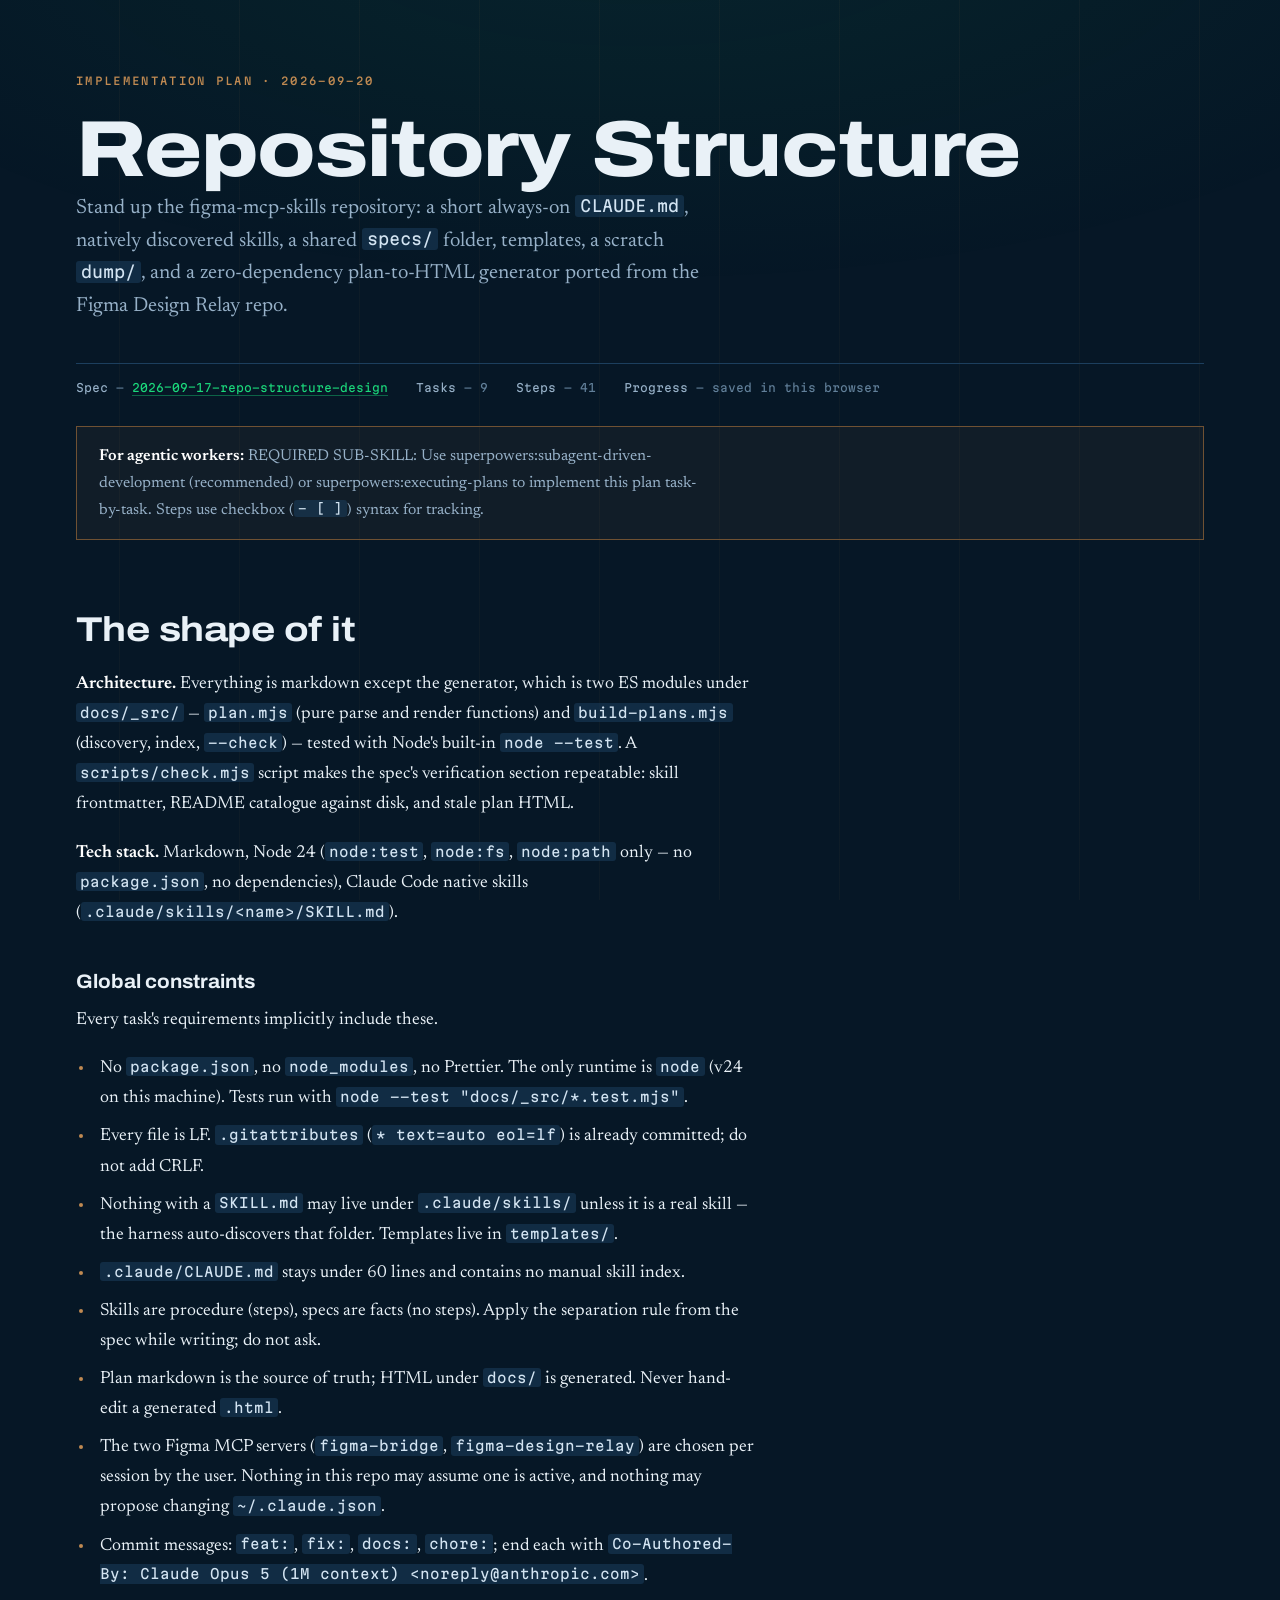
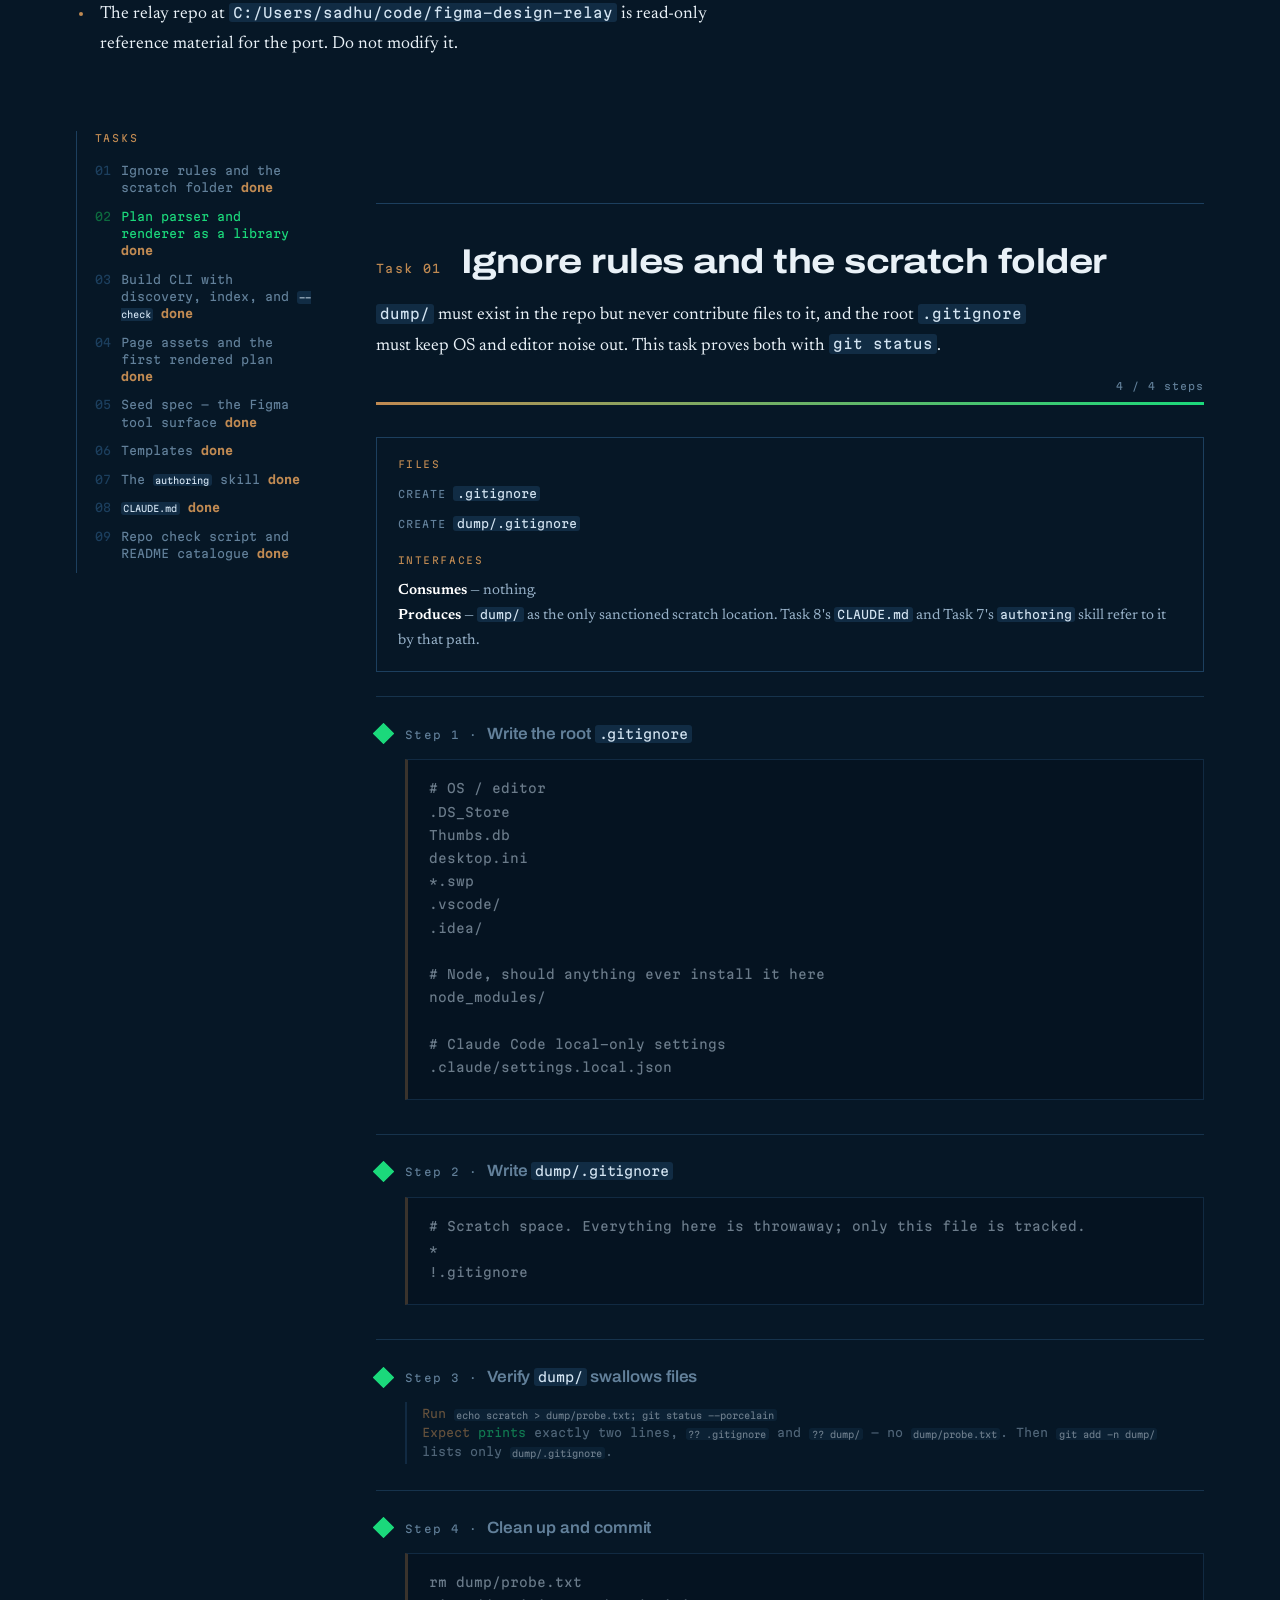
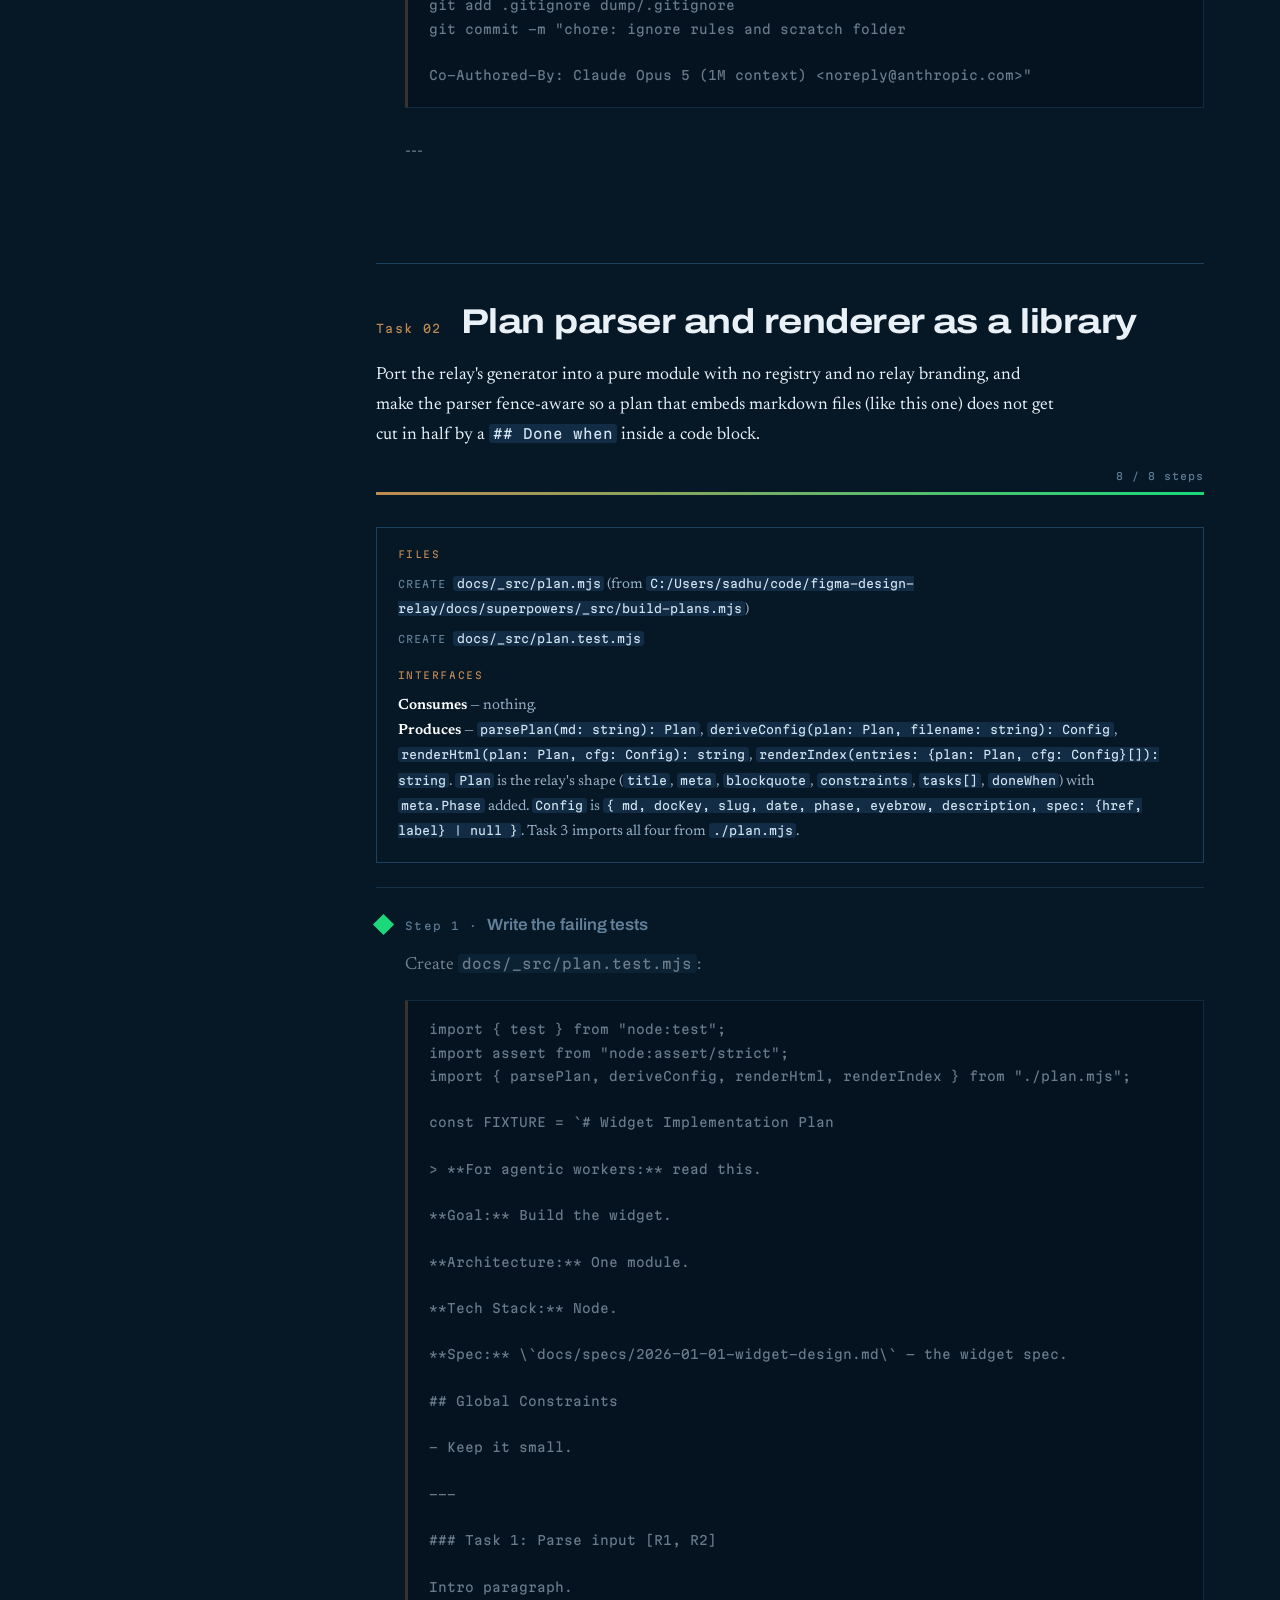
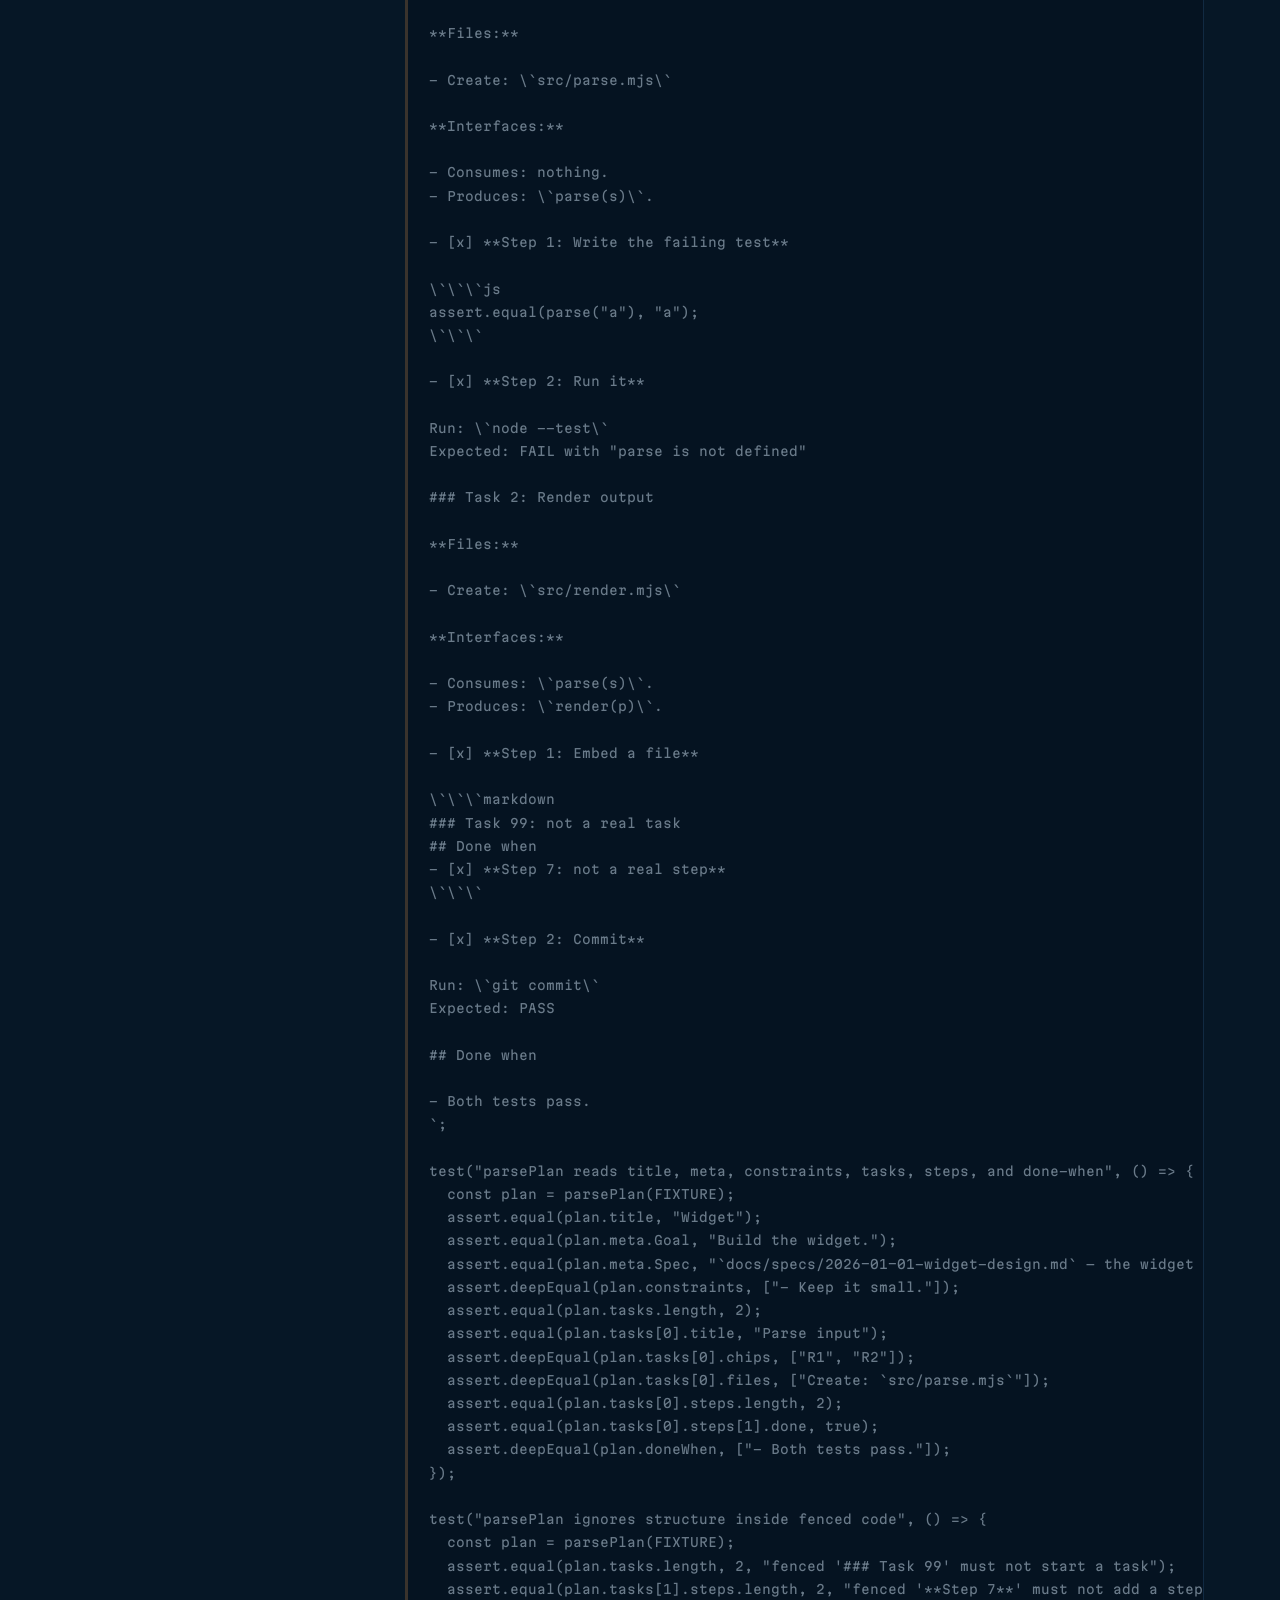
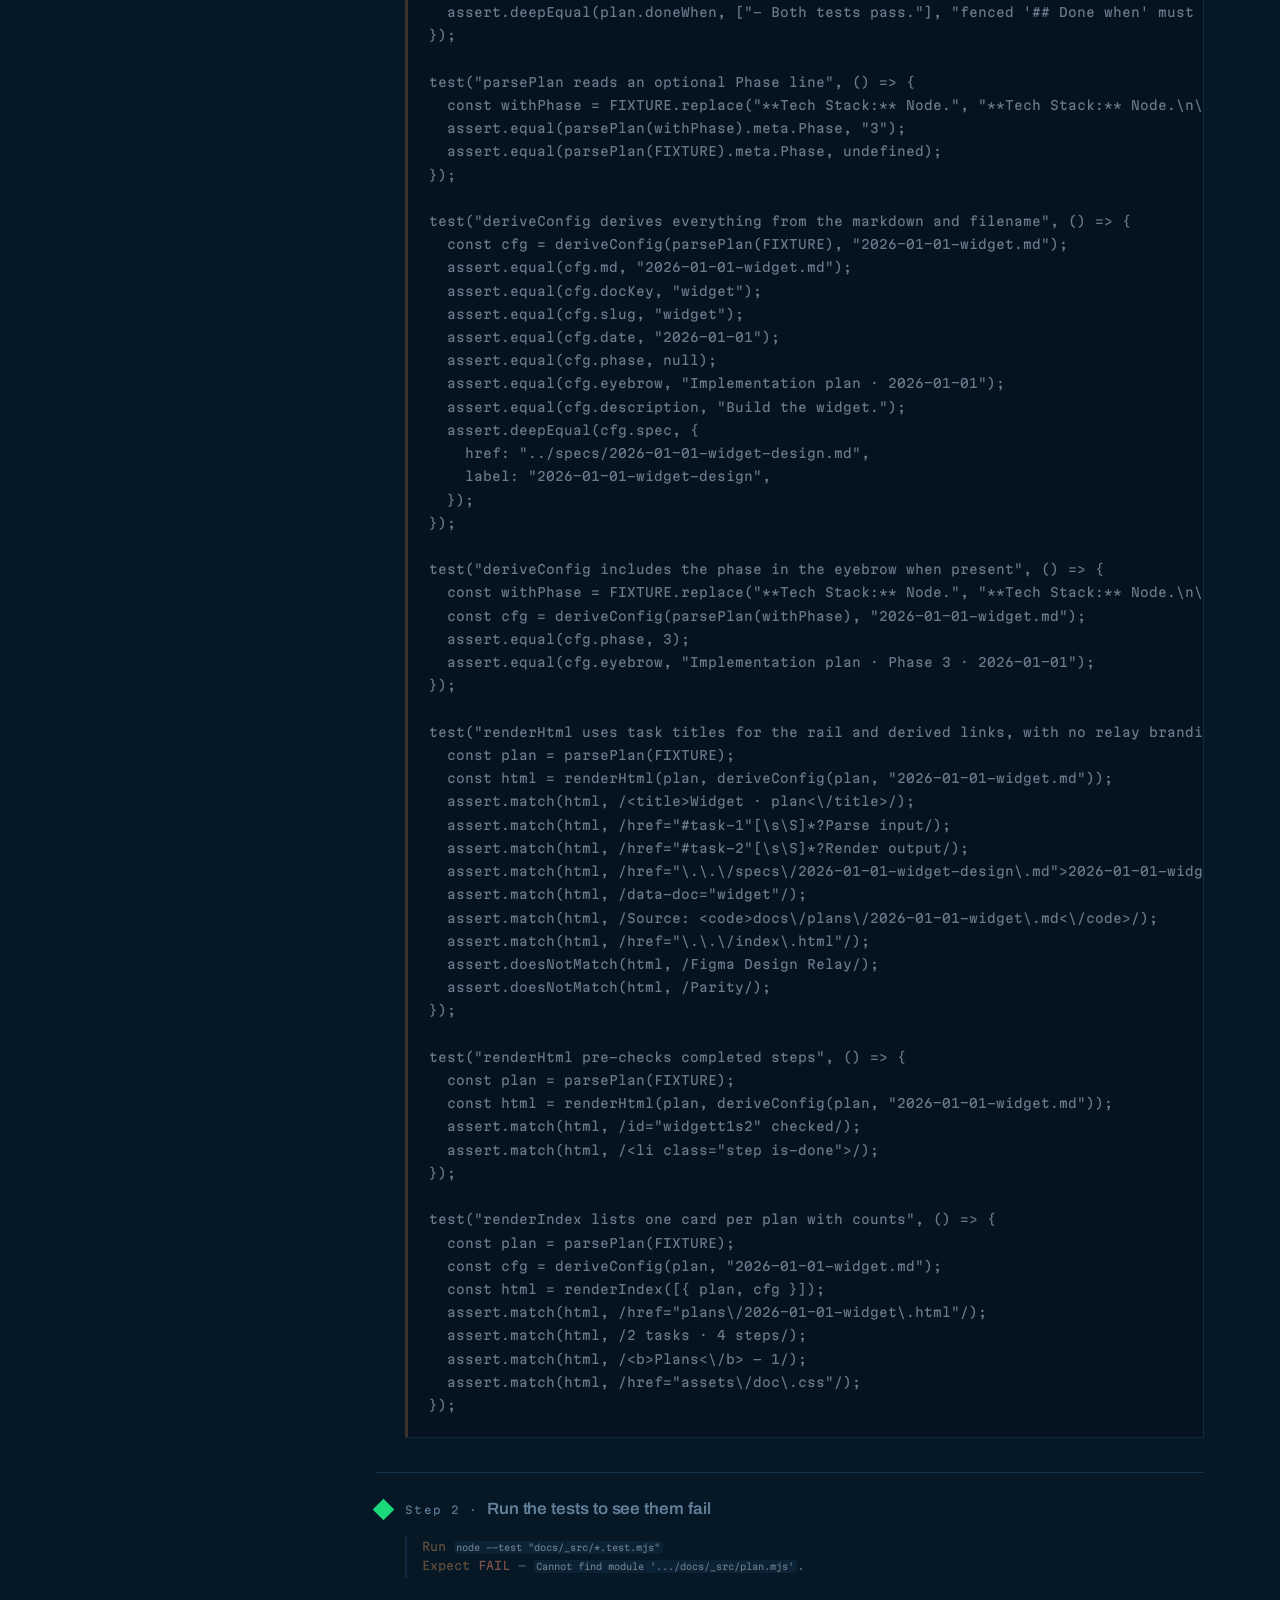
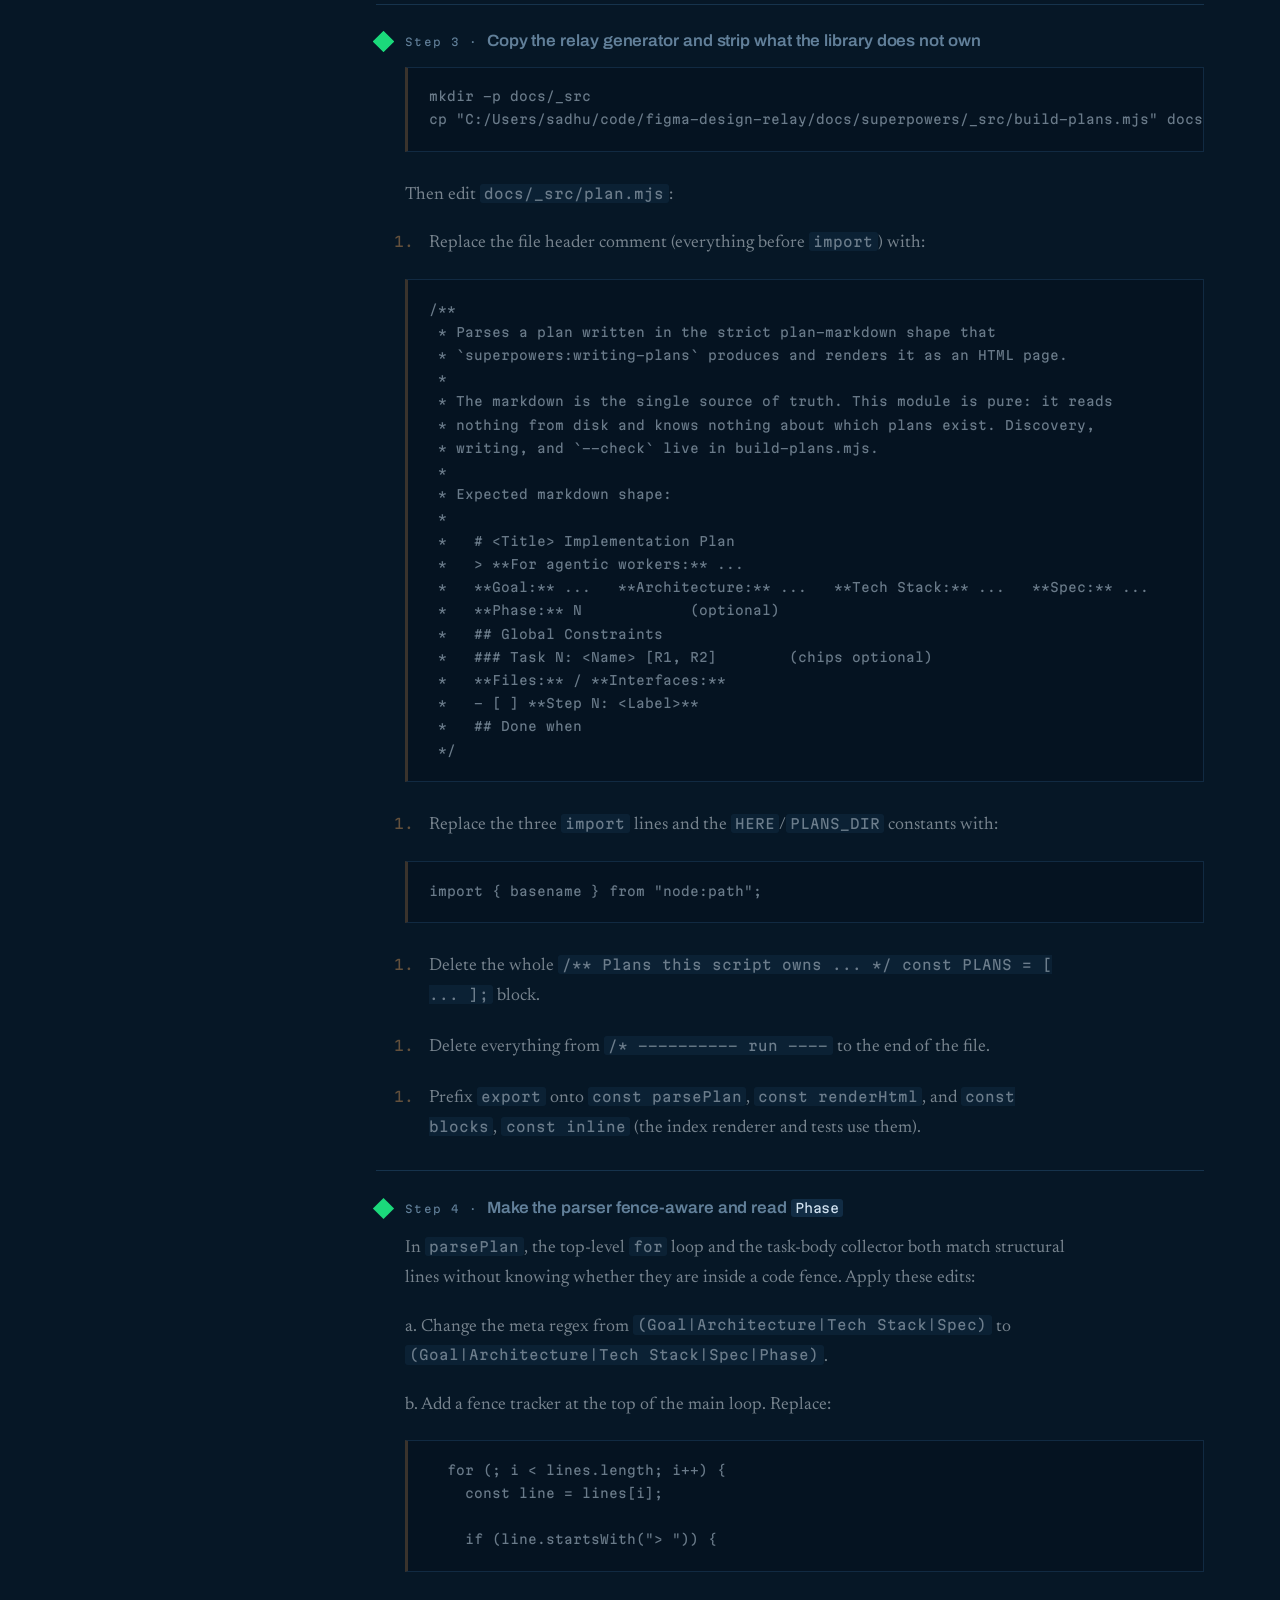
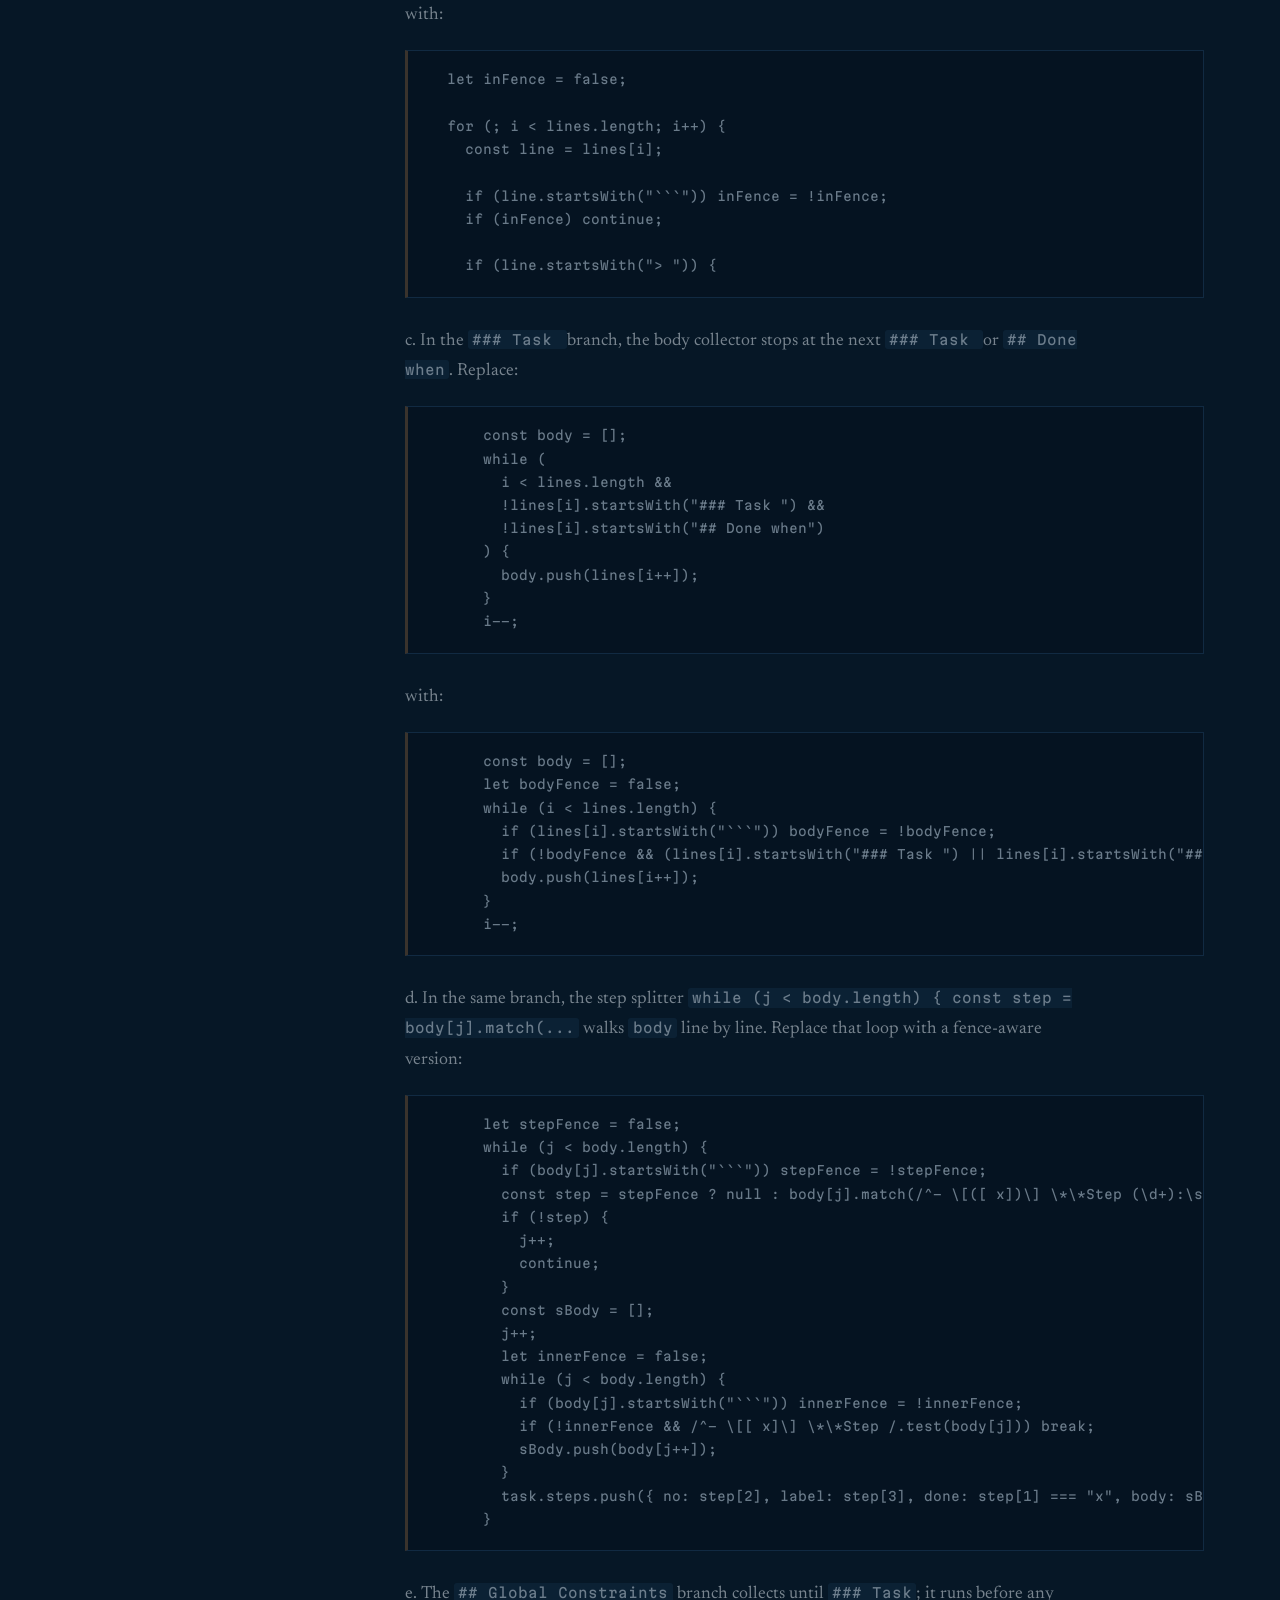
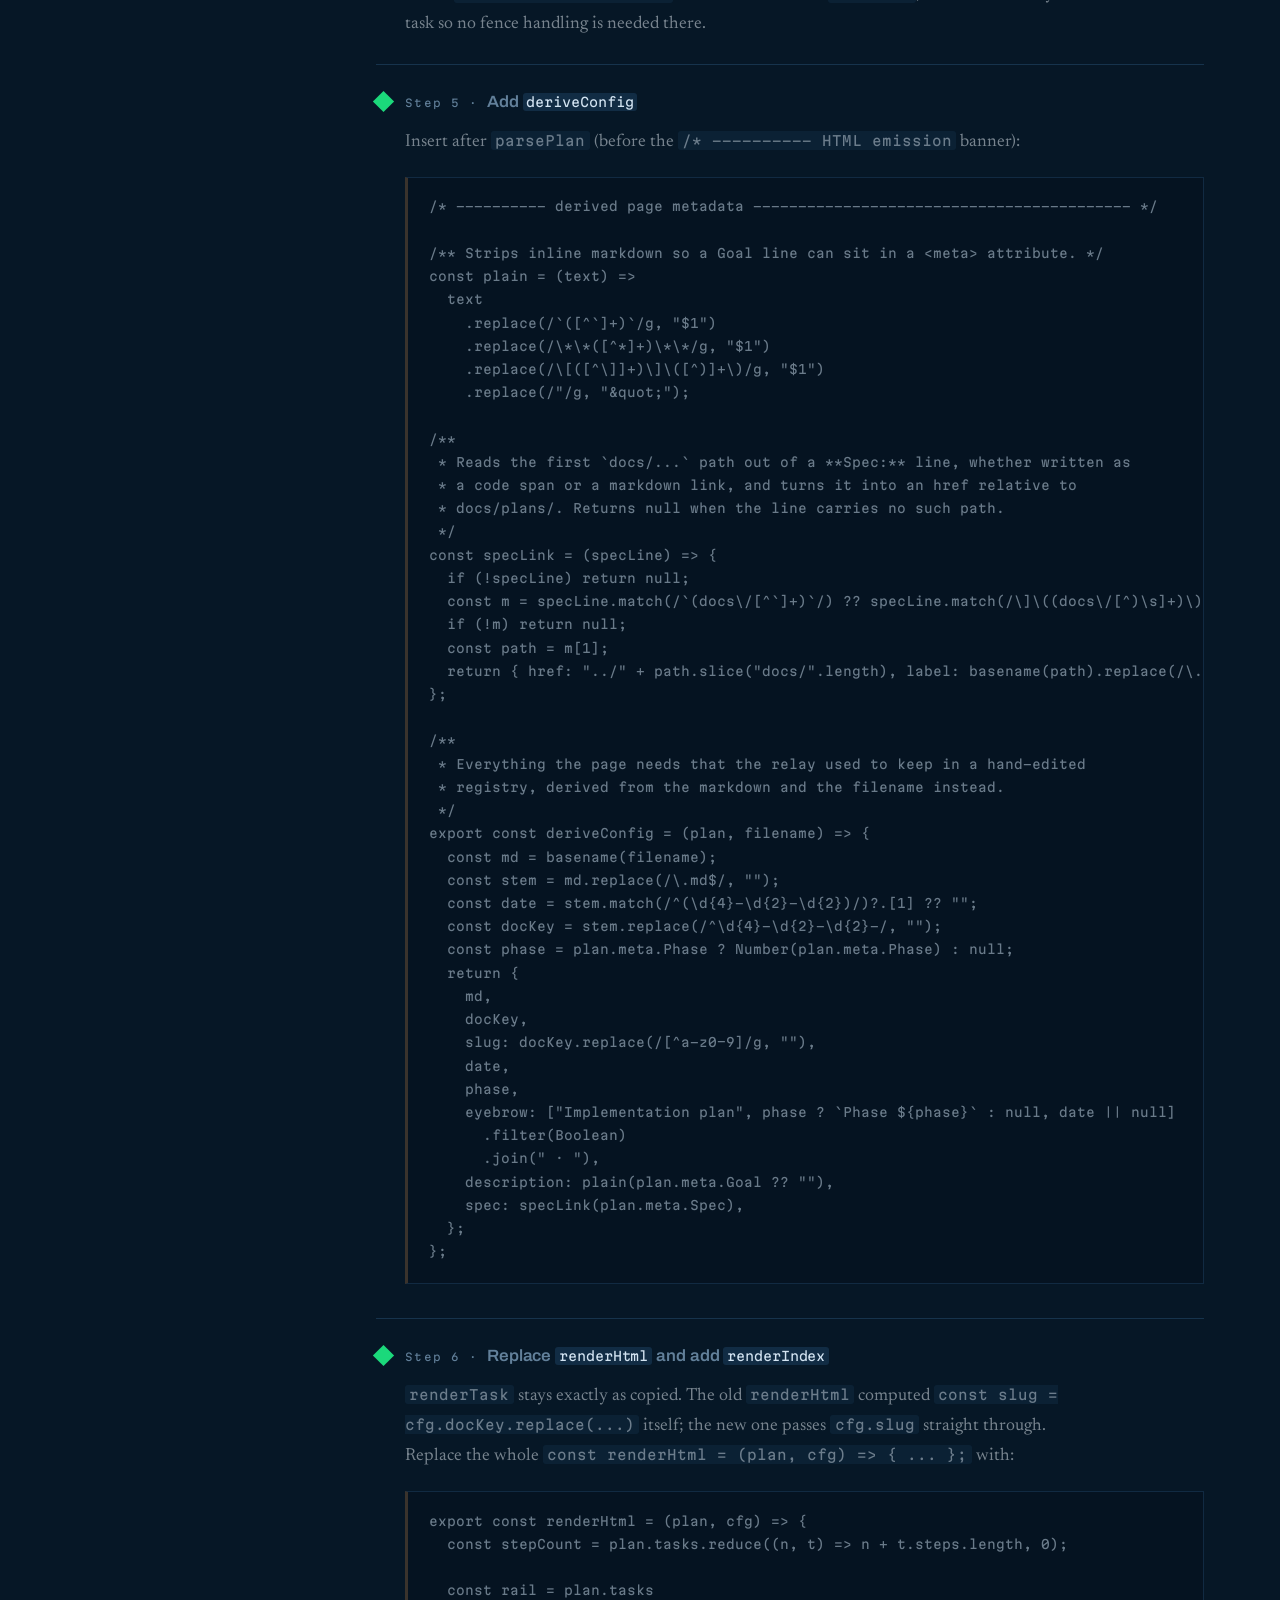
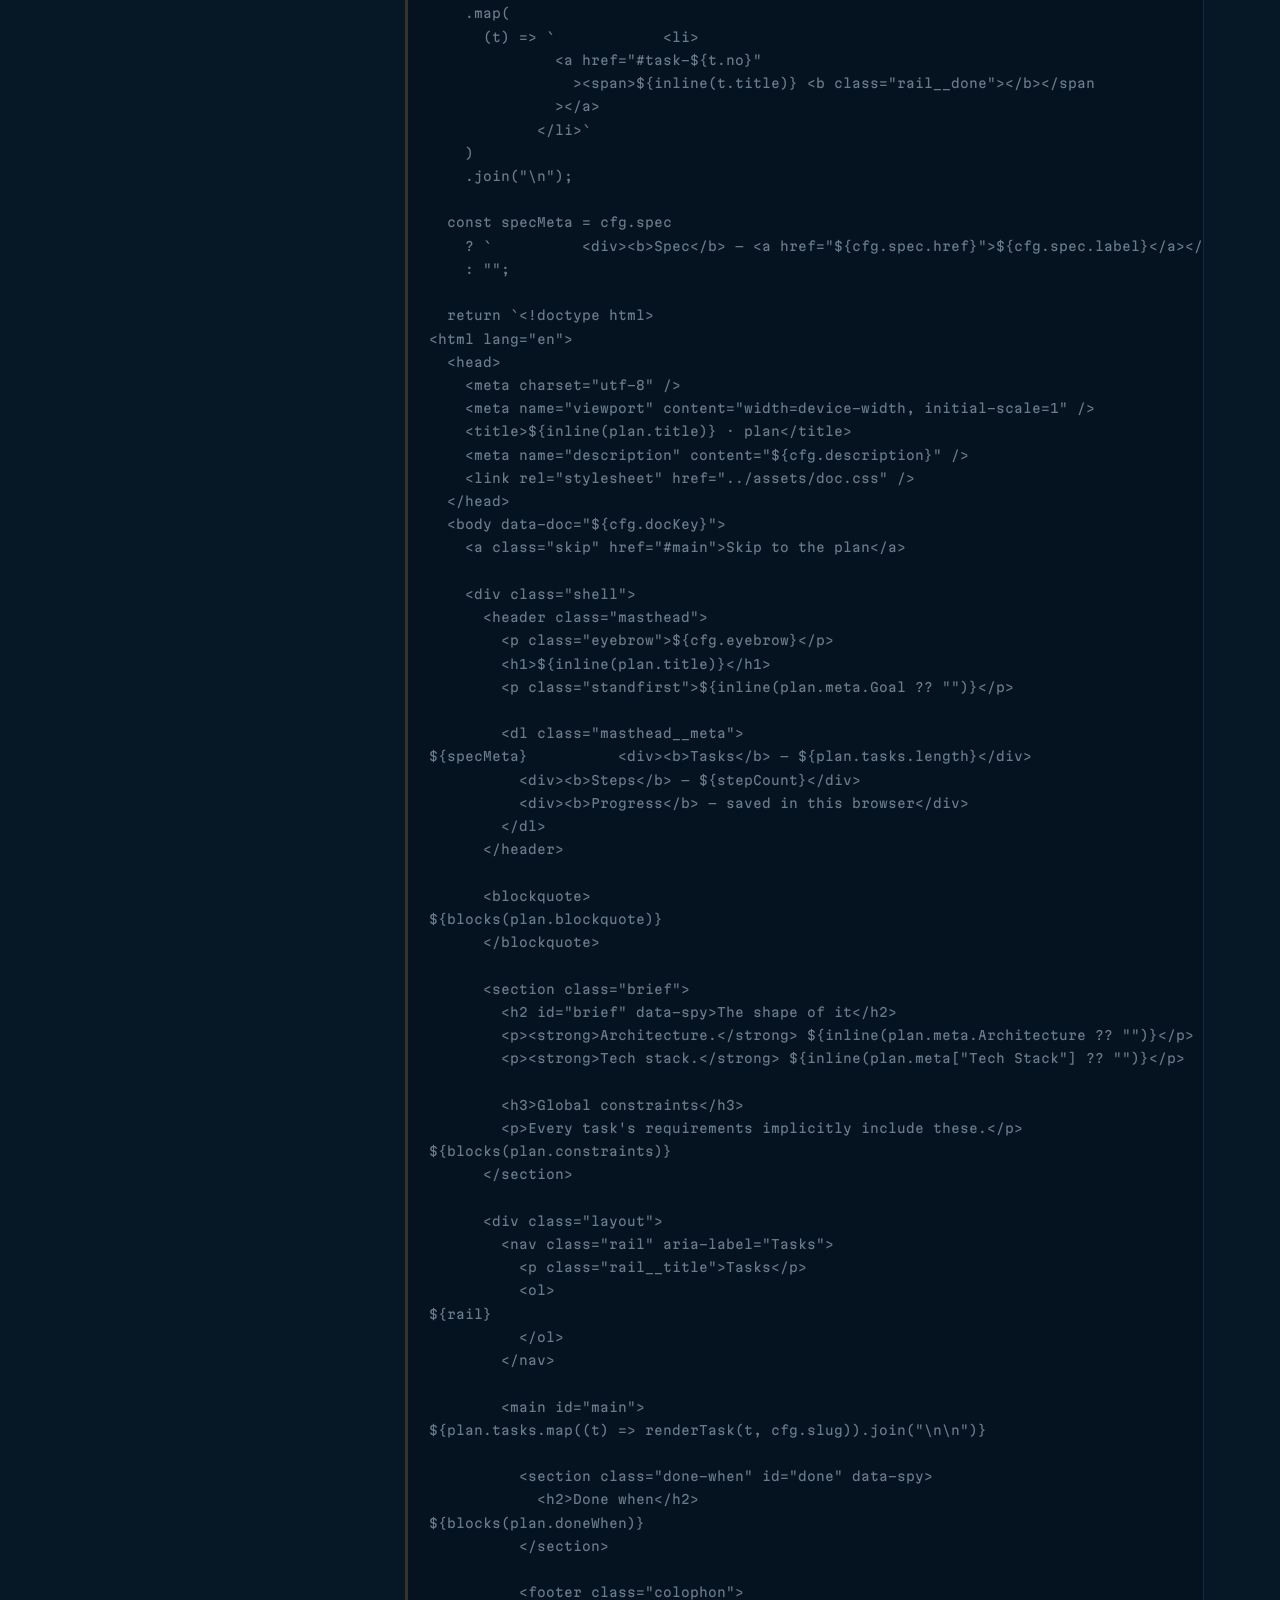
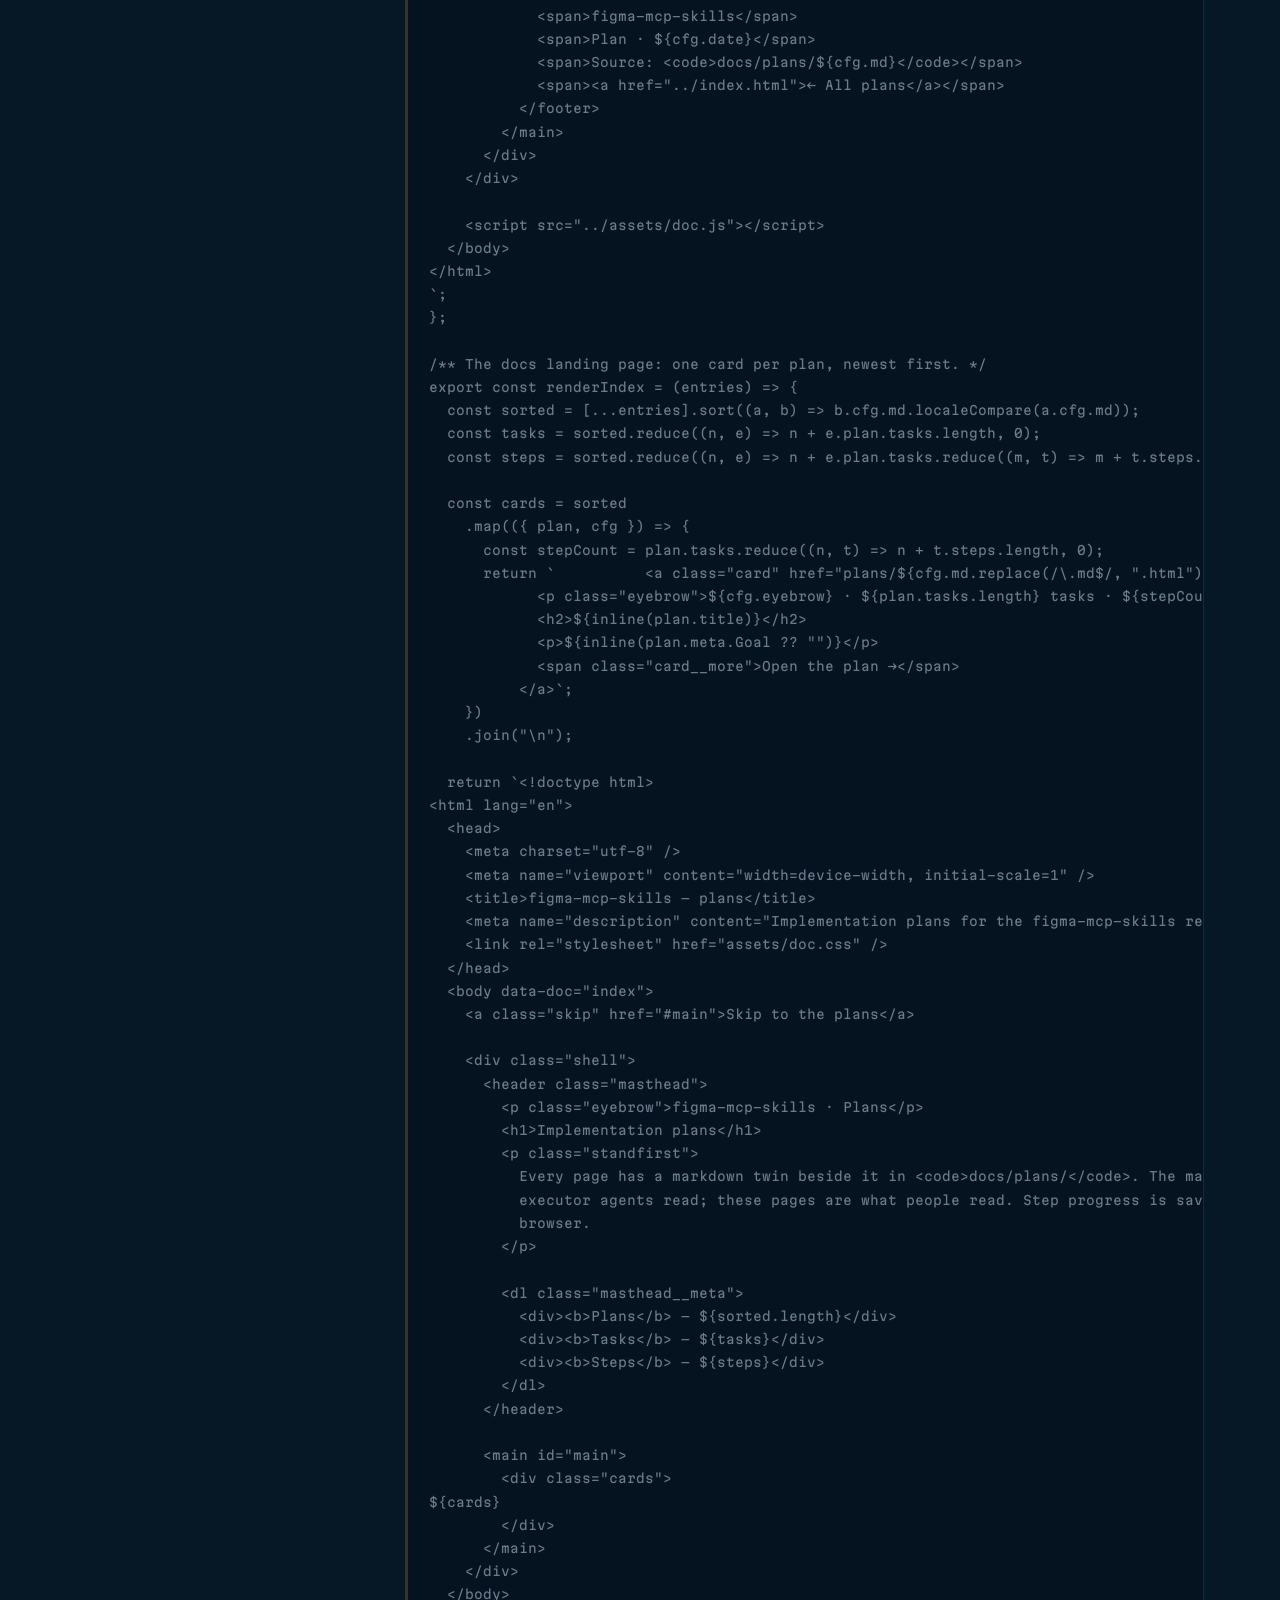
==== commit b2f28374: "feat: repo check script and README catalogue Co-Authored-By: Claude Opus 5 (1M context) <noreply@ant" ====
--- a/docs/plans/2026-09-20-repo-structure.html
+++ b/docs/plans/2026-09-20-repo-structure.html
@@ -129,9 +129,9 @@
             </dl>
 
             <ol class="steps">
-              <li class="step">
-                <div class="step__top">
-                  <input type="checkbox" id="repostructuret1s1" />
+              <li class="step is-done">
+                <div class="step__top">
+                  <input type="checkbox" id="repostructuret1s1" checked />
                   <label class="step__label" for="repostructuret1s1">Write the root <code>.gitignore</code></label>
                 </div>
                 <div class="step__body">
@@ -151,9 +151,9 @@
                 </div>
               </li>
 
-              <li class="step">
-                <div class="step__top">
-                  <input type="checkbox" id="repostructuret1s2" />
+              <li class="step is-done">
+                <div class="step__top">
+                  <input type="checkbox" id="repostructuret1s2" checked />
                   <label class="step__label" for="repostructuret1s2">Write <code>dump/.gitignore</code></label>
                 </div>
                 <div class="step__body">
@@ -163,9 +163,9 @@
                 </div>
               </li>
 
-              <li class="step">
-                <div class="step__top">
-                  <input type="checkbox" id="repostructuret1s3" />
+              <li class="step is-done">
+                <div class="step__top">
+                  <input type="checkbox" id="repostructuret1s3" checked />
                   <label class="step__label" for="repostructuret1s3">Verify <code>dump/</code> swallows files</label>
                 </div>
                 <div class="step__body">
@@ -176,9 +176,9 @@
                 </div>
               </li>
 
-              <li class="step">
-                <div class="step__top">
-                  <input type="checkbox" id="repostructuret1s4" />
+              <li class="step is-done">
+                <div class="step__top">
+                  <input type="checkbox" id="repostructuret1s4" checked />
                   <label class="step__label" for="repostructuret1s4">Clean up and commit</label>
                 </div>
                 <div class="step__body">
@@ -221,9 +221,9 @@
             </dl>
 
             <ol class="steps">
-              <li class="step">
-                <div class="step__top">
-                  <input type="checkbox" id="repostructuret2s1" />
+              <li class="step is-done">
+                <div class="step__top">
+                  <input type="checkbox" id="repostructuret2s1" checked />
                   <label class="step__label" for="repostructuret2s1">Write the failing tests</label>
                 </div>
                 <div class="step__body">
@@ -263,7 +263,7 @@
 - Consumes: nothing.
 - Produces: \`parse(s)\`.
 
-- [ ] **Step 1: Write the failing test**
+- [x] **Step 1: Write the failing test**
 
 \`\`\`js
 assert.equal(parse("a"), "a");
@@ -285,15 +285,15 @@
 - Consumes: \`parse(s)\`.
 - Produces: \`render(p)\`.
 
-- [ ] **Step 1: Embed a file**
+- [x] **Step 1: Embed a file**
 
 \`\`\`markdown
 ### Task 99: not a real task
 ## Done when
-- [ ] **Step 7: not a real step**
+- [x] **Step 7: not a real step**
 \`\`\`
 
-- [ ] **Step 2: Commit**
+- [x] **Step 2: Commit**
 
 Run: \`git commit\`
 Expected: PASS
@@ -386,9 +386,9 @@
                 </div>
               </li>
 
-              <li class="step">
-                <div class="step__top">
-                  <input type="checkbox" id="repostructuret2s2" />
+              <li class="step is-done">
+                <div class="step__top">
+                  <input type="checkbox" id="repostructuret2s2" checked />
                   <label class="step__label" for="repostructuret2s2">Run the tests to see them fail</label>
                 </div>
                 <div class="step__body">
@@ -399,9 +399,9 @@
                 </div>
               </li>
 
-              <li class="step">
-                <div class="step__top">
-                  <input type="checkbox" id="repostructuret2s3" />
+              <li class="step is-done">
+                <div class="step__top">
+                  <input type="checkbox" id="repostructuret2s3" checked />
                   <label class="step__label" for="repostructuret2s3">Copy the relay generator and strip what the library does not own</label>
                 </div>
                 <div class="step__body">
@@ -447,9 +447,9 @@
                 </div>
               </li>
 
-              <li class="step">
-                <div class="step__top">
-                  <input type="checkbox" id="repostructuret2s4" />
+              <li class="step is-done">
+                <div class="step__top">
+                  <input type="checkbox" id="repostructuret2s4" checked />
                   <label class="step__label" for="repostructuret2s4">Make the parser fence-aware and read <code>Phase</code></label>
                 </div>
                 <div class="step__body">
@@ -512,9 +512,9 @@
                 </div>
               </li>
 
-              <li class="step">
-                <div class="step__top">
-                  <input type="checkbox" id="repostructuret2s5" />
+              <li class="step is-done">
+                <div class="step__top">
+                  <input type="checkbox" id="repostructuret2s5" checked />
                   <label class="step__label" for="repostructuret2s5">Add <code>deriveConfig</code></label>
                 </div>
                 <div class="step__body">
@@ -568,9 +568,9 @@
                 </div>
               </li>
 
-              <li class="step">
-                <div class="step__top">
-                  <input type="checkbox" id="repostructuret2s6" />
+              <li class="step is-done">
+                <div class="step__top">
+                  <input type="checkbox" id="repostructuret2s6" checked />
                   <label class="step__label" for="repostructuret2s6">Replace <code>renderHtml</code> and add <code>renderIndex</code></label>
                 </div>
                 <div class="step__body">
@@ -723,9 +723,9 @@
                 </div>
               </li>
 
-              <li class="step">
-                <div class="step__top">
-                  <input type="checkbox" id="repostructuret2s7" />
+              <li class="step is-done">
+                <div class="step__top">
+                  <input type="checkbox" id="repostructuret2s7" checked />
                   <label class="step__label" for="repostructuret2s7">Run the tests to see them pass</label>
                 </div>
                 <div class="step__body">
@@ -736,9 +736,9 @@
                 </div>
               </li>
 
-              <li class="step">
-                <div class="step__top">
-                  <input type="checkbox" id="repostructuret2s8" />
+              <li class="step is-done">
+                <div class="step__top">
+                  <input type="checkbox" id="repostructuret2s8" checked />
                   <label class="step__label" for="repostructuret2s8">Commit</label>
                 </div>
                 <div class="step__body">
@@ -780,9 +780,9 @@
             </dl>
 
             <ol class="steps">
-              <li class="step">
-                <div class="step__top">
-                  <input type="checkbox" id="repostructuret3s1" />
+              <li class="step is-done">
+                <div class="step__top">
+                  <input type="checkbox" id="repostructuret3s1" checked />
                   <label class="step__label" for="repostructuret3s1">Write the failing tests</label>
                 </div>
                 <div class="step__body">
@@ -827,7 +827,7 @@
 - Consumes: nothing.
 - Produces: nothing.
 
-- [ ] **Step 1: Do it**
+- [x] **Step 1: Do it**
 
 Run: \`true\`
 Expected: PASS
@@ -900,9 +900,9 @@
                 </div>
               </li>
 
-              <li class="step">
-                <div class="step__top">
-                  <input type="checkbox" id="repostructuret3s2" />
+              <li class="step is-done">
+                <div class="step__top">
+                  <input type="checkbox" id="repostructuret3s2" checked />
                   <label class="step__label" for="repostructuret3s2">Run the tests to see them fail</label>
                 </div>
                 <div class="step__body">
@@ -913,9 +913,9 @@
                 </div>
               </li>
 
-              <li class="step">
-                <div class="step__top">
-                  <input type="checkbox" id="repostructuret3s3" />
+              <li class="step is-done">
+                <div class="step__top">
+                  <input type="checkbox" id="repostructuret3s3" checked />
                   <label class="step__label" for="repostructuret3s3">Write the CLI</label>
                 </div>
                 <div class="step__body">
@@ -996,9 +996,9 @@
                 </div>
               </li>
 
-              <li class="step">
-                <div class="step__top">
-                  <input type="checkbox" id="repostructuret3s4" />
+              <li class="step is-done">
+                <div class="step__top">
+                  <input type="checkbox" id="repostructuret3s4" checked />
                   <label class="step__label" for="repostructuret3s4">Run the tests to see them pass</label>
                 </div>
                 <div class="step__body">
@@ -1009,9 +1009,9 @@
                 </div>
               </li>
 
-              <li class="step">
-                <div class="step__top">
-                  <input type="checkbox" id="repostructuret3s5" />
+              <li class="step is-done">
+                <div class="step__top">
+                  <input type="checkbox" id="repostructuret3s5" checked />
                   <label class="step__label" for="repostructuret3s5">Commit</label>
                 </div>
                 <div class="step__body">
@@ -1055,9 +1055,9 @@
             </dl>
 
             <ol class="steps">
-              <li class="step">
-                <div class="step__top">
-                  <input type="checkbox" id="repostructuret4s1" />
+              <li class="step is-done">
+                <div class="step__top">
+                  <input type="checkbox" id="repostructuret4s1" checked />
                   <label class="step__label" for="repostructuret4s1">Copy the assets</label>
                 </div>
                 <div class="step__body">
@@ -1067,9 +1067,9 @@
                 </div>
               </li>
 
-              <li class="step">
-                <div class="step__top">
-                  <input type="checkbox" id="repostructuret4s2" />
+              <li class="step is-done">
+                <div class="step__top">
+                  <input type="checkbox" id="repostructuret4s2" checked />
                   <label class="step__label" for="repostructuret4s2">Re-key the progress store and retitle the script</label>
                 </div>
                 <div class="step__body">
@@ -1084,9 +1084,9 @@
                 </div>
               </li>
 
-              <li class="step">
-                <div class="step__top">
-                  <input type="checkbox" id="repostructuret4s3" />
+              <li class="step is-done">
+                <div class="step__top">
+                  <input type="checkbox" id="repostructuret4s3" checked />
                   <label class="step__label" for="repostructuret4s3">Render this plan</label>
                 </div>
                 <div class="step__body">
@@ -1097,9 +1097,9 @@
                 </div>
               </li>
 
-              <li class="step">
-                <div class="step__top">
-                  <input type="checkbox" id="repostructuret4s4" />
+              <li class="step is-done">
+                <div class="step__top">
+                  <input type="checkbox" id="repostructuret4s4" checked />
                   <label class="step__label" for="repostructuret4s4">Confirm the parse survived this plan's embedded markdown</label>
                 </div>
                 <div class="step__body">
@@ -1110,9 +1110,9 @@
                 </div>
               </li>
 
-              <li class="step">
-                <div class="step__top">
-                  <input type="checkbox" id="repostructuret4s5" />
+              <li class="step is-done">
+                <div class="step__top">
+                  <input type="checkbox" id="repostructuret4s5" checked />
                   <label class="step__label" for="repostructuret4s5">Confirm <code>--check</code> is clean, then commit</label>
                 </div>
                 <div class="step__body">
@@ -1157,9 +1157,9 @@
             </dl>
 
             <ol class="steps">
-              <li class="step">
-                <div class="step__top">
-                  <input type="checkbox" id="repostructuret5s1" />
+              <li class="step is-done">
+                <div class="step__top">
+                  <input type="checkbox" id="repostructuret5s1" checked />
                   <label class="step__label" for="repostructuret5s1">Write the spec</label>
                 </div>
                 <div class="step__body">
@@ -1222,9 +1222,9 @@
                 </div>
               </li>
 
-              <li class="step">
-                <div class="step__top">
-                  <input type="checkbox" id="repostructuret5s2" />
+              <li class="step is-done">
+                <div class="step__top">
+                  <input type="checkbox" id="repostructuret5s2" checked />
                   <label class="step__label" for="repostructuret5s2">Verify it is a spec, not a skill</label>
                 </div>
                 <div class="step__body">
@@ -1235,9 +1235,9 @@
                 </div>
               </li>
 
-              <li class="step">
-                <div class="step__top">
-                  <input type="checkbox" id="repostructuret5s3" />
+              <li class="step is-done">
+                <div class="step__top">
+                  <input type="checkbox" id="repostructuret5s3" checked />
                   <label class="step__label" for="repostructuret5s3">Commit</label>
                 </div>
                 <div class="step__body">
@@ -1279,9 +1279,9 @@
             </dl>
 
             <ol class="steps">
-              <li class="step">
-                <div class="step__top">
-                  <input type="checkbox" id="repostructuret6s1" />
+              <li class="step is-done">
+                <div class="step__top">
+                  <input type="checkbox" id="repostructuret6s1" checked />
                   <label class="step__label" for="repostructuret6s1">Write <code>templates/SKILL.md</code></label>
                 </div>
                 <div class="step__body">
@@ -1315,9 +1315,9 @@
                 </div>
               </li>
 
-              <li class="step">
-                <div class="step__top">
-                  <input type="checkbox" id="repostructuret6s2" />
+              <li class="step is-done">
+                <div class="step__top">
+                  <input type="checkbox" id="repostructuret6s2" checked />
                   <label class="step__label" for="repostructuret6s2">Write <code>templates/spec.md</code></label>
                 </div>
                 <div class="step__body">
@@ -1333,9 +1333,9 @@
                 </div>
               </li>
 
-              <li class="step">
-                <div class="step__top">
-                  <input type="checkbox" id="repostructuret6s3" />
+              <li class="step is-done">
+                <div class="step__top">
+                  <input type="checkbox" id="repostructuret6s3" checked />
                   <label class="step__label" for="repostructuret6s3">Confirm the harness will not discover the template</label>
                 </div>
                 <div class="step__body">
@@ -1346,9 +1346,9 @@
                 </div>
               </li>
 
-              <li class="step">
-                <div class="step__top">
-                  <input type="checkbox" id="repostructuret6s4" />
+              <li class="step is-done">
+                <div class="step__top">
+                  <input type="checkbox" id="repostructuret6s4" checked />
                   <label class="step__label" for="repostructuret6s4">Commit</label>
                 </div>
                 <div class="step__body">
@@ -1389,9 +1389,9 @@
             </dl>
 
             <ol class="steps">
-              <li class="step">
-                <div class="step__top">
-                  <input type="checkbox" id="repostructuret7s1" />
+              <li class="step is-done">
+                <div class="step__top">
+                  <input type="checkbox" id="repostructuret7s1" checked />
                   <label class="step__label" for="repostructuret7s1">Write the skill</label>
                 </div>
                 <div class="step__body">
@@ -1475,9 +1475,9 @@
                 </div>
               </li>
 
-              <li class="step">
-                <div class="step__top">
-                  <input type="checkbox" id="repostructuret7s2" />
+              <li class="step is-done">
+                <div class="step__top">
+                  <input type="checkbox" id="repostructuret7s2" checked />
                   <label class="step__label" for="repostructuret7s2">Confirm discovery-shape and length</label>
                 </div>
                 <div class="step__body">
@@ -1488,9 +1488,9 @@
                 </div>
               </li>
 
-              <li class="step">
-                <div class="step__top">
-                  <input type="checkbox" id="repostructuret7s3" />
+              <li class="step is-done">
+                <div class="step__top">
+                  <input type="checkbox" id="repostructuret7s3" checked />
                   <label class="step__label" for="repostructuret7s3">Commit</label>
                 </div>
                 <div class="step__body">
@@ -1531,9 +1531,9 @@
             </dl>
 
             <ol class="steps">
-              <li class="step">
-                <div class="step__top">
-                  <input type="checkbox" id="repostructuret8s1" />
+              <li class="step is-done">
+                <div class="step__top">
+                  <input type="checkbox" id="repostructuret8s1" checked />
                   <label class="step__label" for="repostructuret8s1">Write the file</label>
                 </div>
                 <div class="step__body">
@@ -1579,9 +1579,9 @@
                 </div>
               </li>
 
-              <li class="step">
-                <div class="step__top">
-                  <input type="checkbox" id="repostructuret8s2" />
+              <li class="step is-done">
+                <div class="step__top">
+                  <input type="checkbox" id="repostructuret8s2" checked />
                   <label class="step__label" for="repostructuret8s2">Check the length budget</label>
                 </div>
                 <div class="step__body">
@@ -1592,9 +1592,9 @@
                 </div>
               </li>
 
-              <li class="step">
-                <div class="step__top">
-                  <input type="checkbox" id="repostructuret8s3" />
+              <li class="step is-done">
+                <div class="step__top">
+                  <input type="checkbox" id="repostructuret8s3" checked />
                   <label class="step__label" for="repostructuret8s3">Commit</label>
                 </div>
                 <div class="step__body">
@@ -1636,9 +1636,9 @@
             </dl>
 
             <ol class="steps">
-              <li class="step">
-                <div class="step__top">
-                  <input type="checkbox" id="repostructuret9s1" />
+              <li class="step is-done">
+                <div class="step__top">
+                  <input type="checkbox" id="repostructuret9s1" checked />
                   <label class="step__label" for="repostructuret9s1">Write the check script</label>
                 </div>
                 <div class="step__body">
@@ -1716,9 +1716,9 @@
                 </div>
               </li>
 
-              <li class="step">
-                <div class="step__top">
-                  <input type="checkbox" id="repostructuret9s2" />
+              <li class="step is-done">
+                <div class="step__top">
+                  <input type="checkbox" id="repostructuret9s2" checked />
                   <label class="step__label" for="repostructuret9s2">Run it to see it fail on the missing README</label>
                 </div>
                 <div class="step__body">
@@ -1729,9 +1729,9 @@
                 </div>
               </li>
 
-              <li class="step">
-                <div class="step__top">
-                  <input type="checkbox" id="repostructuret9s3" />
+              <li class="step is-done">
+                <div class="step__top">
+                  <input type="checkbox" id="repostructuret9s3" checked />
                   <label class="step__label" for="repostructuret9s3">Write the README</label>
                 </div>
                 <div class="step__body">
@@ -1772,9 +1772,9 @@
                 </div>
               </li>
 
-              <li class="step">
-                <div class="step__top">
-                  <input type="checkbox" id="repostructuret9s4" />
+              <li class="step is-done">
+                <div class="step__top">
+                  <input type="checkbox" id="repostructuret9s4" checked />
                   <label class="step__label" for="repostructuret9s4">Run the check to see it pass</label>
                 </div>
                 <div class="step__body">
@@ -1785,9 +1785,9 @@
                 </div>
               </li>
 
-              <li class="step">
-                <div class="step__top">
-                  <input type="checkbox" id="repostructuret9s5" />
+              <li class="step is-done">
+                <div class="step__top">
+                  <input type="checkbox" id="repostructuret9s5" checked />
                   <label class="step__label" for="repostructuret9s5">Prove the check catches drift</label>
                 </div>
                 <div class="step__body">
@@ -1798,9 +1798,9 @@
                 </div>
               </li>
 
-              <li class="step">
-                <div class="step__top">
-                  <input type="checkbox" id="repostructuret9s6" />
+              <li class="step is-done">
+                <div class="step__top">
+                  <input type="checkbox" id="repostructuret9s6" checked />
                   <label class="step__label" for="repostructuret9s6">Re-render the plan and commit</label>
                 </div>
                 <div class="step__body">
